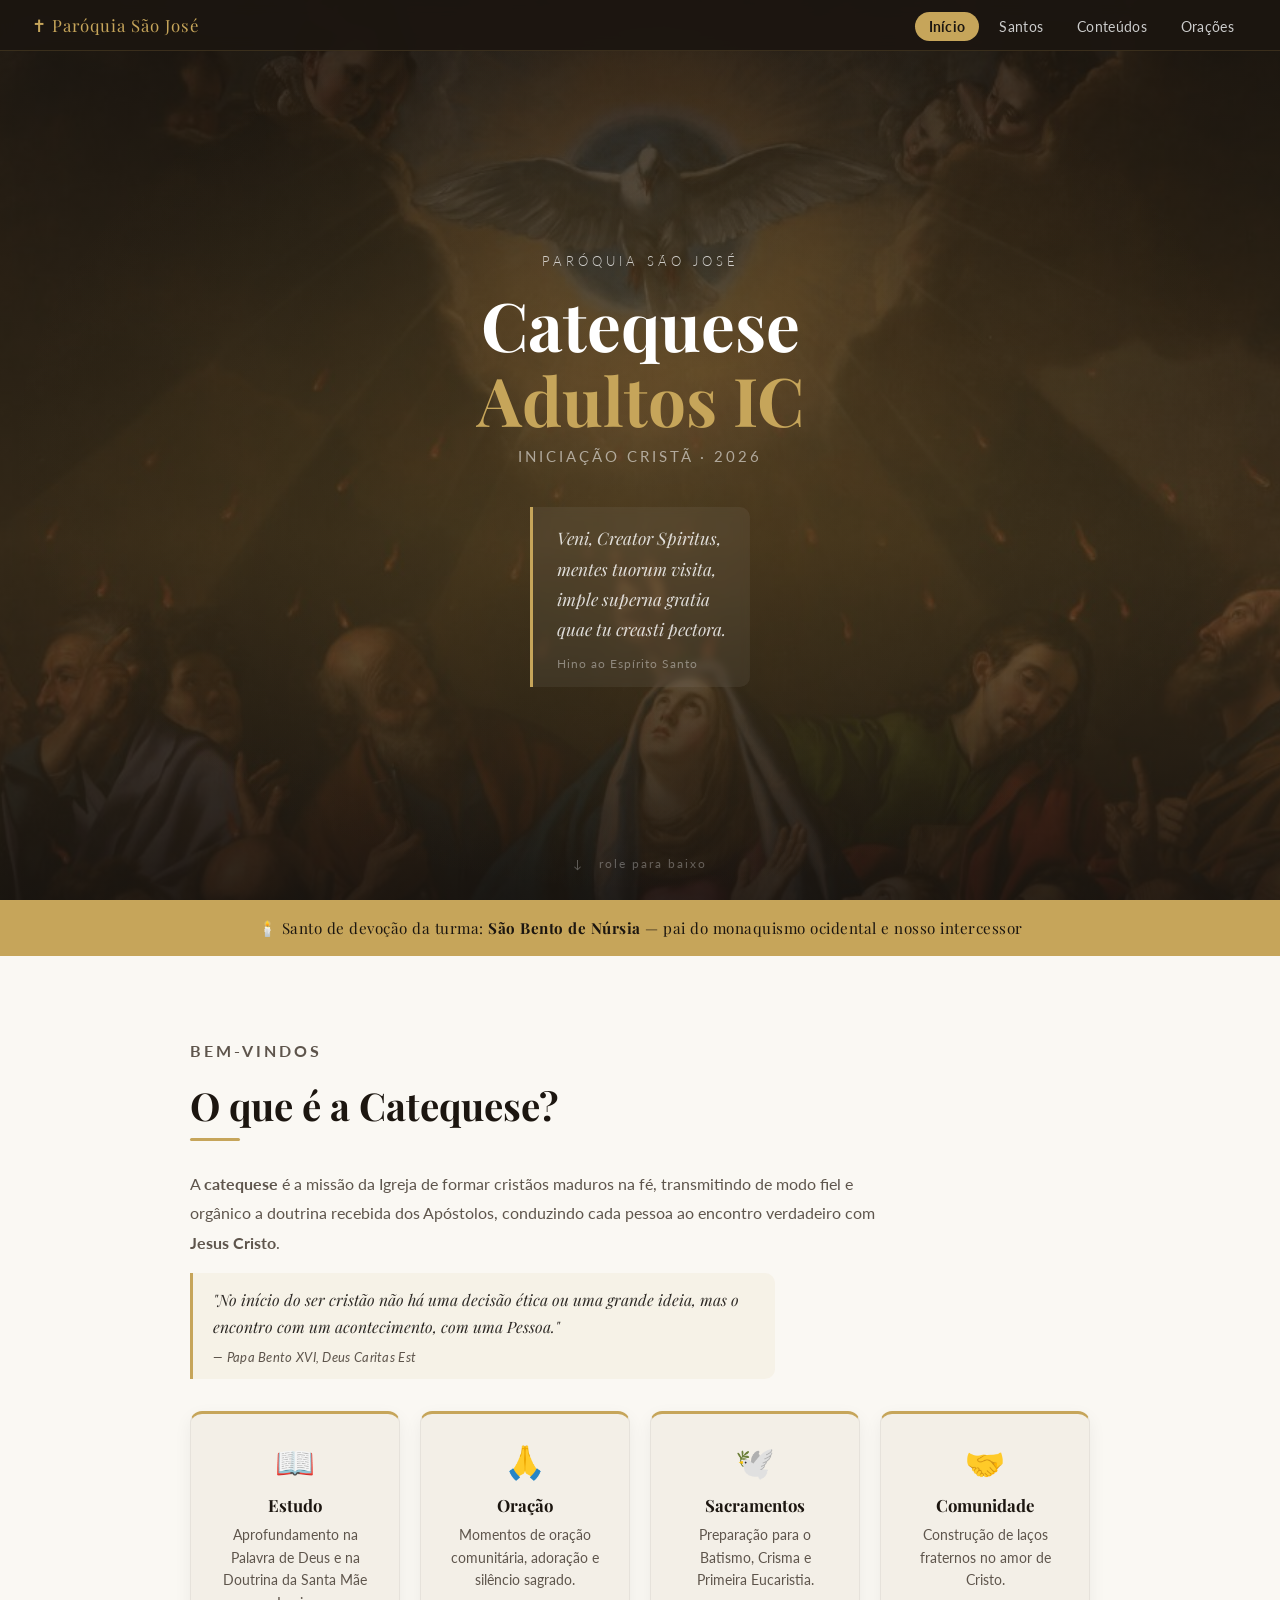
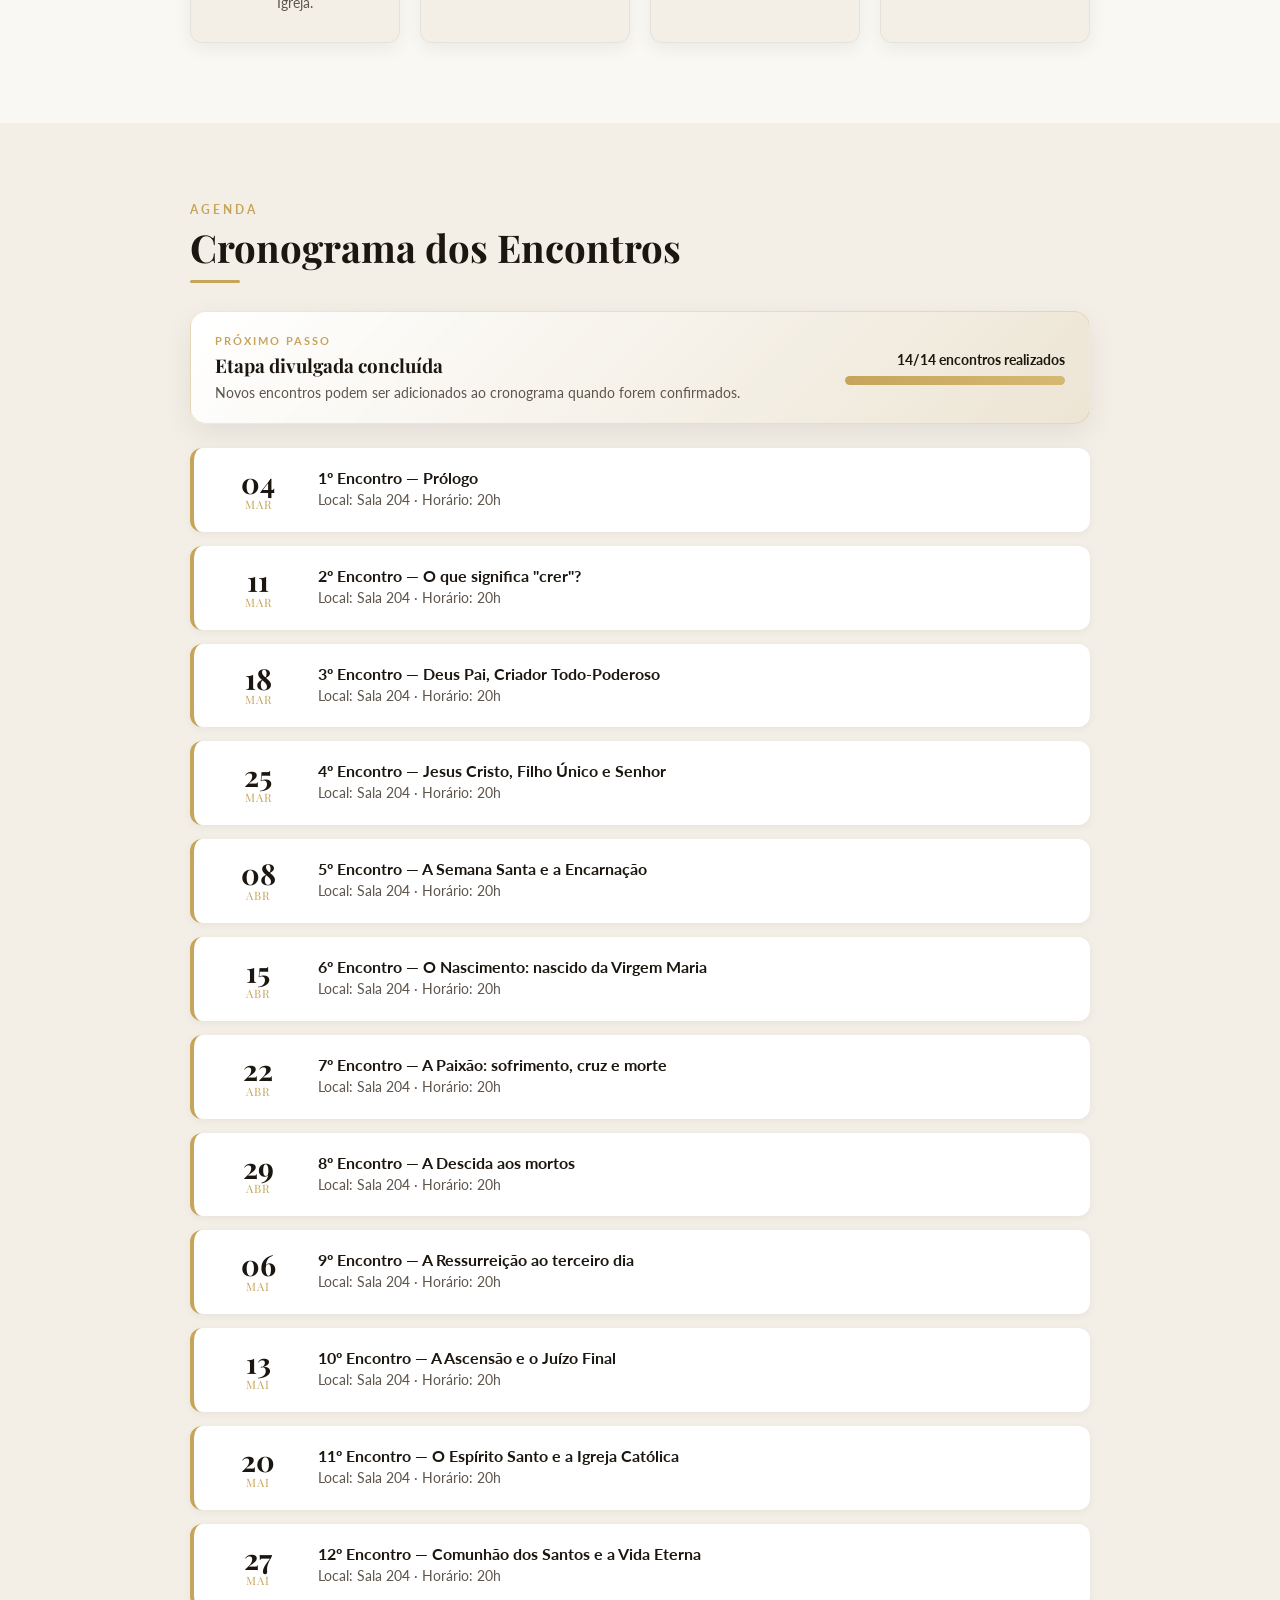
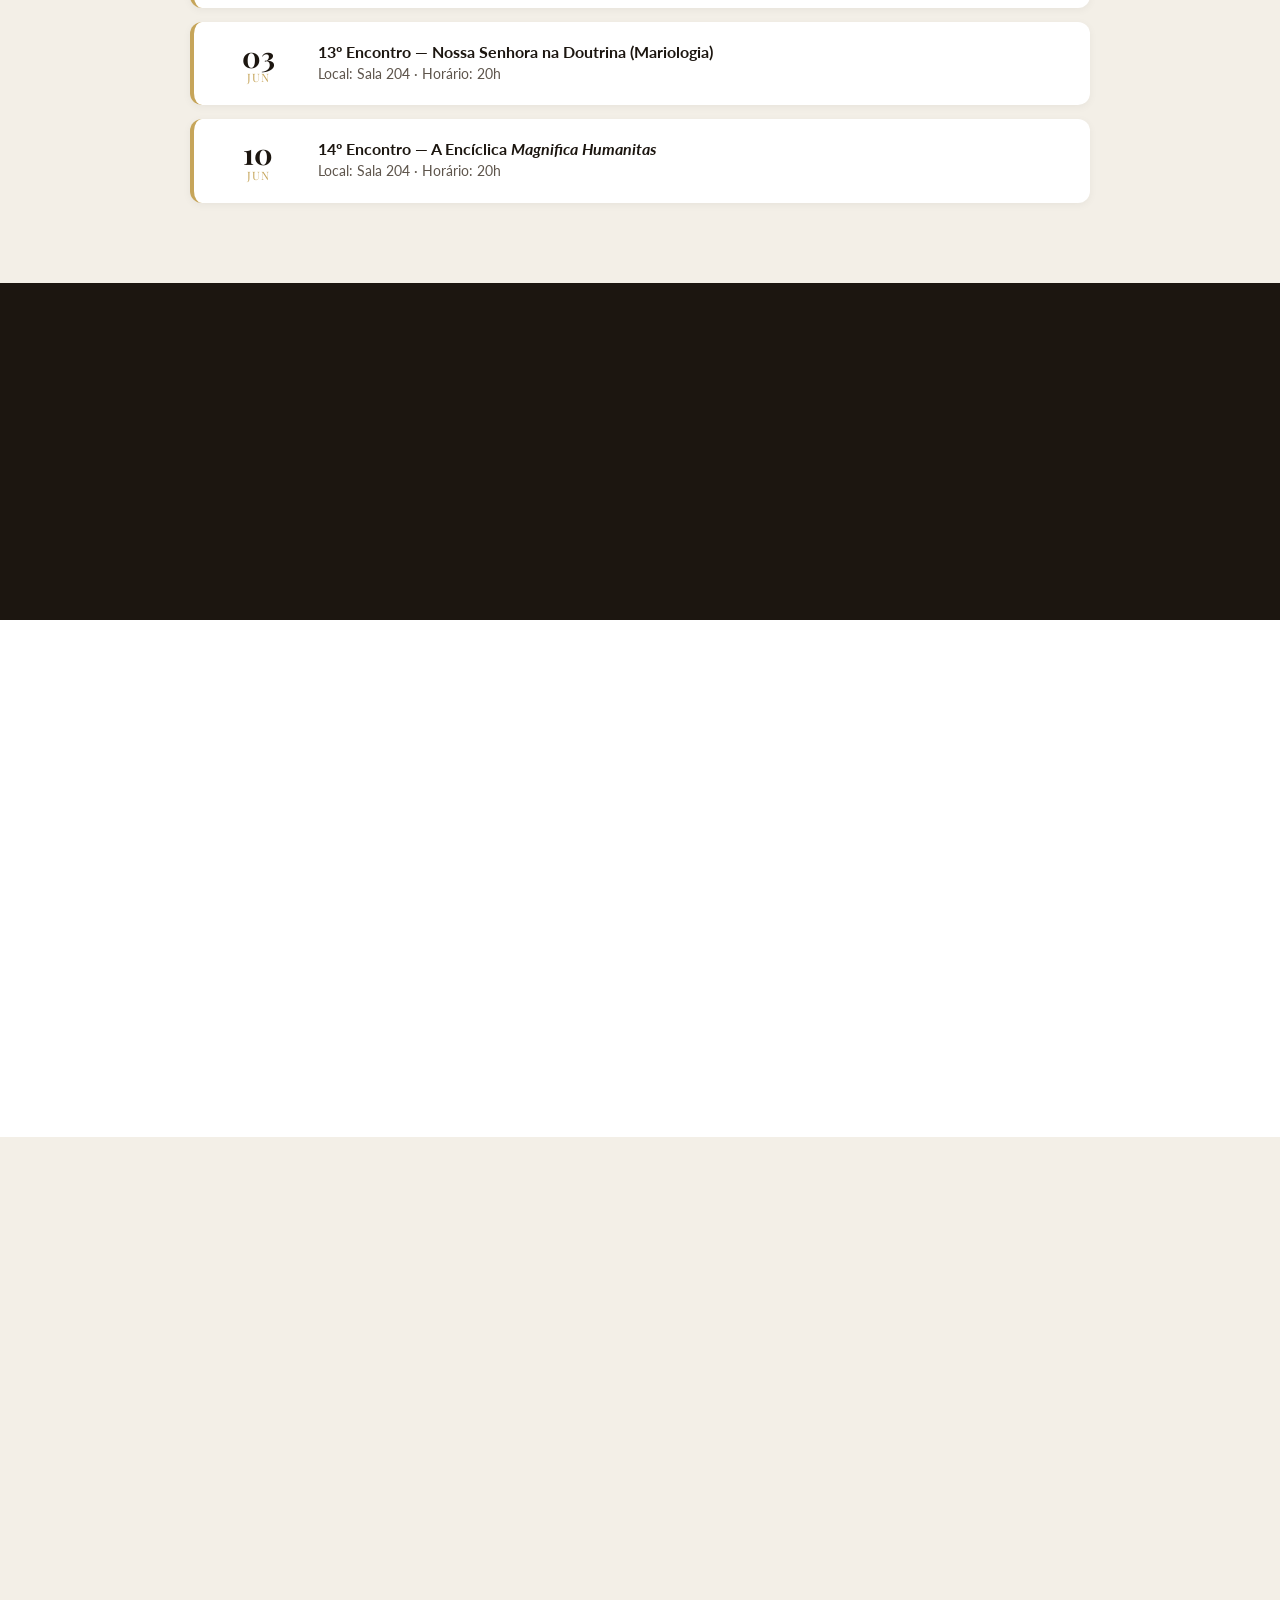
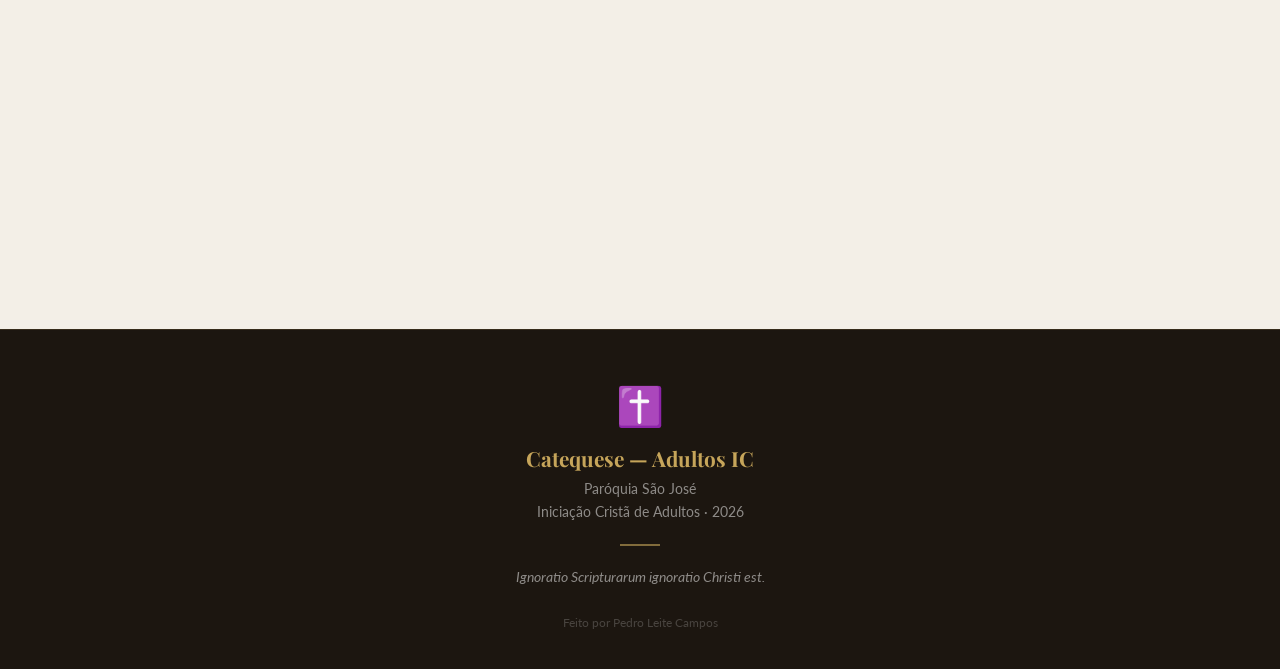
==== index.html @ 2c74237c "feat: 14º encontro — Encíclica Magnifica Humanitas (Leão XIV) Adiciona encontro de 10 Jun 2026 sobre" ====
<!DOCTYPE html>
<html lang="pt-BR">
<head>
  <meta charset="UTF-8" />
  <meta name="viewport" content="width=device-width, initial-scale=1.0"/>
  <title>Início — Catequese Adultos IC | Paróquia São José</title>

  <link rel="preconnect" href="https://fonts.googleapis.com" />
  <link rel="preconnect" href="https://fonts.gstatic.com" crossorigin />
  <link href="https://fonts.googleapis.com/css2?family=Playfair+Display:ital,wght@0,400;0,700;1,400&family=Lato:wght@300;400;700&display=swap" rel="stylesheet"/>

  <link rel="preload" as="image" href="src/assets/img/fundo.jpg" fetchpriority="high">

  <!-- PWA -->
  <meta name="theme-color" content="#C6A55A">
  <meta name="mobile-web-app-capable" content="yes">
  <meta name="apple-mobile-web-app-capable" content="yes">
  <meta name="apple-mobile-web-app-status-bar-style" content="black-translucent">
  <meta name="apple-mobile-web-app-title" content="IC 2026">
  <link rel="manifest" href="/manifest.json">
  <link rel="icon" type="image/svg+xml" href="/src/assets/img/icons/icon.svg">
  <link rel="apple-touch-icon" href="/src/assets/img/icons/icon.svg">

  <link rel="stylesheet" href="src/assets/css/styles.css">
  <link rel="stylesheet" href="/src/assets/css/app.css">
  <style>
    /* ── SÃO BENTO ── */
    #sao-bento {
      background: var(--cream);
      padding: 80px 24px;
    }

    .bento-layout {
      display: grid;
      grid-template-columns: 280px 1fr;
      gap: 48px;
      align-items: start;
      margin-top: 8px;
    }

    /* coluna da imagem */
    .bento-image-col {
      position: relative;
      display: flex;
      flex-direction: column;
      gap: 0;
    }

    .bento-image-col img {
      width: 100%;
      border-radius: 14px;
      display: block;
      object-fit: cover;
      box-shadow: 0 12px 36px rgba(0,0,0,.14);
      border: 3px solid rgba(198,165,90,.35);
    }

    .bento-image-placeholder {
      width: 100%;
      aspect-ratio: 3/4;
      border-radius: 14px;
      background: linear-gradient(160deg, var(--cream-soft) 0%, #ddd5c8 100%);
      border: 2px dashed rgba(198,165,90,.45);
      display: flex;
      flex-direction: column;
      align-items: center;
      justify-content: center;
      gap: 10px;
      color: rgba(94,85,76,.5);
      text-align: center;
      padding: 24px;
    }

    .bento-ph-icon {
      font-size: 3rem;
      opacity: .4;
      font-family: 'Playfair Display', serif;
      line-height: 1;
    }

    .bento-image-placeholder span {
      font-family: 'Playfair Display', serif;
      font-size: .95rem;
      color: rgba(94,85,76,.6);
    }

    .bento-image-placeholder small {
      font-size: .72rem;
      color: rgba(94,85,76,.4);
      line-height: 1.6;
    }

    .bento-feast-badge {
      margin-top: 12px;
      text-align: center;
      background: var(--gold);
      color: var(--dark);
      font-size: .72rem;
      font-weight: 700;
      letter-spacing: 1px;
      text-transform: uppercase;
      padding: 6px 16px;
      border-radius: 20px;
    }

    /* coluna do texto */
    .bento-bio {
      color: var(--text-light);
      font-size: .93rem;
      line-height: 1.82;
    }

    .bento-bio p + p { margin-top: 12px; }
    .bento-bio strong { color: var(--text); }

    .bento-quote {
      margin-top: 22px;
      padding: 14px 20px;
      border-left: 3px solid var(--gold);
      background: rgba(198,165,90,.08);
      border-radius: 0 10px 10px 0;
    }

    .bento-quote p {
      font-family: 'Playfair Display', serif;
      font-style: italic;
      color: var(--text);
      font-size: 1rem;
      line-height: 1.65;
      margin-bottom: 6px;
    }

    .bento-quote cite {
      font-size: .75rem;
      color: var(--text-soft);
      letter-spacing: .3px;
    }

    .bento-tags {
      display: flex;
      flex-wrap: wrap;
      gap: 8px;
      margin-top: 20px;
    }

    .bento-tag {
      font-size: .7rem;
      font-weight: 700;
      letter-spacing: .8px;
      text-transform: uppercase;
      padding: 4px 12px;
      border-radius: 20px;
      border: 1px solid rgba(198,165,90,.5);
      color: var(--gold);
      background: rgba(198,165,90,.07);
    }

    @media (max-width: 680px) {
      .bento-layout {
        grid-template-columns: 1fr;
        gap: 28px;
      }
      .bento-image-col {
        max-width: 260px;
        margin: 0 auto;
        width: 100%;
      }
    }
  </style>
</head>

<body>

  <!-- ═══ NAV ═══ -->
  <nav>
    <a href="index.html" class="nav-brand">✝ Paróquia São José</a>
    <ul class="nav-links" id="nav-links">
      <li><a href="index.html">Início</a></li>
      <li><a href="santos.html">Santos</a></li>
      <li><a href="conteudos.html">Conteúdos</a></li>
      <li><a href="oracoes.html">Orações</a></li>
    </ul>
    <button class="nav-toggle" id="nav-toggle" aria-label="Abrir menu">
      <span></span><span></span><span></span>
    </button>
  </nav>
  <div class="nav-overlay" id="nav-overlay"></div>

  <!-- ═══ HERO ═══ -->
  <section id="hero">
    <p class="hero-parish">Paróquia São José</p>
    <h1 class="hero-title">Catequese<br><span>Adultos IC</span></h1>
    <p class="hero-subtitle">Iniciação Cristã · 2026</p>

    <div class="hero-verse">
      <p>
        Veni, Creator Spiritus,<br>
        mentes tuorum visita,<br>
        imple superna gratia<br>
        quae tu creasti pectora.
      </p>
      <small>Hino ao Espírito Santo</small>
    </div>

    <p class="scroll-hint">↓ &nbsp; role para baixo</p>
  </section>

  <!-- ═══ SANTO DA TURMA ═══ -->
  <div id="santo">
    <p>🕯️ Santo de devoção da turma: <strong>São Bento de Núrsia</strong> — pai do monaquismo ocidental e nosso intercessor</p>
  </div>

  <!-- ═══ SOBRE ═══ -->
  <section id="sobre">
    <div class="section-inner">
      <p class="section-label">Bem-vindos</p>
      <h2 class="section-title">O que é a Catequese?</h2>
      <div class="section-divider"></div>

      <p>
        A <strong>catequese</strong> é a missão da Igreja de formar cristãos maduros na fé,
        transmitindo de modo fiel e orgânico a doutrina recebida dos Apóstolos,
        conduzindo cada pessoa ao encontro verdadeiro com <strong>Jesus Cristo</strong>.
      </p>

      <blockquote class="quote">
        <p>"No início do ser cristão não há uma decisão ética ou uma grande ideia,
        mas o encontro com um acontecimento, com uma Pessoa."</p>
        <cite>— Papa Bento XVI, Deus Caritas Est</cite>
      </blockquote>

      <div class="sobre-cards">
        <div class="sobre-card">
          <span class="icon">📖</span>
          <h3>Estudo</h3>
          <p>Aprofundamento na Palavra de Deus e na Doutrina da Santa Mãe Igreja.</p>
        </div>

        <div class="sobre-card">
          <span class="icon">🙏</span>
          <h3>Oração</h3>
          <p>Momentos de oração comunitária, adoração e silêncio sagrado.</p>
        </div>

        <div class="sobre-card">
          <span class="icon">🕊️</span>
          <h3>Sacramentos</h3>
          <p>Preparação para o Batismo, Crisma e Primeira Eucaristia.</p>
        </div>

        <div class="sobre-card">
          <span class="icon">🤝</span>
          <h3>Comunidade</h3>
          <p>Construção de laços fraternos no amor de Cristo.</p>
        </div>
      </div>
    </div>
  </section>

  <!-- ═══ CRONOGRAMA ═══ -->
  <section id="cronograma">
    <div class="section-inner">
      <p class="section-label">Agenda</p>
      <h2 class="section-title">Cronograma dos Encontros</h2>
      <div class="section-divider"></div>

      <div class="agenda-panel" aria-live="polite">
        <div>
          <p class="agenda-kicker">Próximo passo</p>
          <strong id="next-meeting-title">Cronograma em atualização</strong>
          <span id="next-meeting-detail">Confira os encontros já divulgados abaixo.</span>
        </div>
        <div class="agenda-progress" aria-label="Progresso do cronograma">
          <span id="agenda-progress-text">0/5</span>
          <div class="agenda-progress-track"><span id="agenda-progress-bar"></span></div>
        </div>
      </div>

      <div class="timeline" id="timeline">

        <div class="timeline-item" data-date="2026-03-04T20:00:00-03:00">
          <div class="timeline-date">
            <div class="day">04</div>
            <div class="month">Mar</div>
          </div>
          <div class="timeline-info">
            <h3>1º Encontro — Prólogo</h3>
            <p>Local: Sala 204 · Horário: 20h</p>
          </div>
        </div>

        <div class="timeline-item" data-date="2026-03-11T20:00:00-03:00">
          <div class="timeline-date">
            <div class="day">11</div>
            <div class="month">Mar</div>
          </div>
          <div class="timeline-info">
            <h3>2º Encontro — O que significa "crer"?</h3>
            <p>Local: Sala 204 · Horário: 20h</p>
          </div>
        </div>

        <div class="timeline-item" data-date="2026-03-18T20:00:00-03:00">
          <div class="timeline-date">
            <div class="day">18</div>
            <div class="month">Mar</div>
          </div>
          <div class="timeline-info">
            <h3>3º Encontro — Deus Pai, Criador Todo-Poderoso</h3>
            <p>Local: Sala 204 · Horário: 20h</p>
          </div>
        </div>

        <div class="timeline-item" data-date="2026-03-25T20:00:00-03:00">
          <div class="timeline-date">
            <div class="day">25</div>
            <div class="month">Mar</div>
          </div>
          <div class="timeline-info">
            <h3>4º Encontro — Jesus Cristo, Filho Único e Senhor</h3>
            <p>Local: Sala 204 · Horário: 20h</p>
          </div>
        </div>

        <div class="timeline-item" data-date="2026-04-08T20:00:00-03:00">
          <div class="timeline-date">
            <div class="day">08</div>
            <div class="month">Abr</div>
          </div>
          <div class="timeline-info">
            <h3>5º Encontro — A Semana Santa e a Encarnação</h3>
            <p>Local: Sala 204 · Horário: 20h</p>
          </div>
        </div>

        <div class="timeline-item" data-date="2026-04-15T20:00:00-03:00">
          <div class="timeline-date">
            <div class="day">15</div>
            <div class="month">Abr</div>
          </div>
          <div class="timeline-info">
            <h3>6º Encontro — O Nascimento: nascido da Virgem Maria</h3>
            <p>Local: Sala 204 · Horário: 20h</p>
          </div>
        </div>

        <div class="timeline-item" data-date="2026-04-22T20:00:00-03:00">
          <div class="timeline-date">
            <div class="day">22</div>
            <div class="month">Abr</div>
          </div>
          <div class="timeline-info">
            <h3>7º Encontro — A Paixão: sofrimento, cruz e morte</h3>
            <p>Local: Sala 204 · Horário: 20h</p>
          </div>
        </div>

        <div class="timeline-item" data-date="2026-04-29T20:00:00-03:00">
          <div class="timeline-date">
            <div class="day">29</div>
            <div class="month">Abr</div>
          </div>
          <div class="timeline-info">
            <h3>8º Encontro — A Descida aos mortos</h3>
            <p>Local: Sala 204 · Horário: 20h</p>
          </div>
        </div>

        <div class="timeline-item" data-date="2026-05-06T20:00:00-03:00">
          <div class="timeline-date">
            <div class="day">06</div>
            <div class="month">Mai</div>
          </div>
          <div class="timeline-info">
            <h3>9º Encontro — A Ressurreição ao terceiro dia</h3>
            <p>Local: Sala 204 · Horário: 20h</p>
          </div>
        </div>

        <div class="timeline-item" data-date="2026-05-13T20:00:00-03:00">
          <div class="timeline-date">
            <div class="day">13</div>
            <div class="month">Mai</div>
          </div>
          <div class="timeline-info">
            <h3>10º Encontro — A Ascensão e o Juízo Final</h3>
            <p>Local: Sala 204 · Horário: 20h</p>
          </div>
        </div>

        <div class="timeline-item" data-date="2026-05-20T20:00:00-03:00">
          <div class="timeline-date">
            <div class="day">20</div>
            <div class="month">Mai</div>
          </div>
          <div class="timeline-info">
            <h3>11º Encontro — O Espírito Santo e a Igreja Católica</h3>
            <p>Local: Sala 204 · Horário: 20h</p>
          </div>
        </div>

        <div class="timeline-item" data-date="2026-05-27T20:00:00-03:00">
          <div class="timeline-date">
            <div class="day">27</div>
            <div class="month">Mai</div>
          </div>
          <div class="timeline-info">
            <h3>12º Encontro — Comunhão dos Santos e a Vida Eterna</h3>
            <p>Local: Sala 204 · Horário: 20h</p>
          </div>
        </div>

        <div class="timeline-item" data-date="2026-06-03T20:00:00-03:00">
          <div class="timeline-date">
            <div class="day">03</div>
            <div class="month">Jun</div>
          </div>
          <div class="timeline-info">
            <h3>13º Encontro — Nossa Senhora na Doutrina (Mariologia)</h3>
            <p>Local: Sala 204 · Horário: 20h</p>
          </div>
        </div>

        <div class="timeline-item" data-date="2026-06-10T20:00:00-03:00">
          <div class="timeline-date">
            <div class="day">10</div>
            <div class="month">Jun</div>
          </div>
          <div class="timeline-info">
            <h3>14º Encontro — A Encíclica <em>Magnifica Humanitas</em></h3>
            <p>Local: Sala 204 · Horário: 20h</p>
          </div>
        </div>


        </div>

      </div>
    </div>
  </section>

  <!-- ═══ MATERIAL ═══ -->
  <section id="material">
    <div class="section-inner">
      <p class="section-label">Preparação</p>
      <h2 class="section-title">Material Necessário</h2>
      <div class="section-divider"></div>

      <div class="material-grid">
        <div class="material-item">
          <span class="icon">📓</span>
          <span>Caderno ou bloco de notas</span>
        </div>
        <div class="material-item">
          <span class="icon">✏️</span>
          <span>Caneta ou lápis</span>
        </div>
        <div class="material-item">
          <span class="icon">📖</span>
          <span>Bíblia Católica</span>
        </div>
      </div>
    </div>
  </section>

  <!-- ═══ AVISOS ═══ -->
  <section id="avisos">
    <div class="section-inner">
      <p class="section-label">Informações</p>
      <h2 class="section-title">Avisos & Recados</h2>
      <div class="section-divider"></div>

      <div class="avisos-grid">

        <div class="aviso-card info">
          <p class="aviso-tag">📌 Aviso</p>
          <h3>Boas-vindas à turma!</h3>
          <p>Com grande alegria começamos a nossa catequese — um caminho lindo pelo qual podemos, por meio do intelecto e da vontade, nos aproximar da verdade revelada que é o próprio Senhor Jesus Cristo. Que alegria!</p>
          <p class="aviso-date">Pedro</p>
        </div>

        <div class="aviso-card">
          <p class="aviso-tag">📅 Lembrete</p>
          <h3>Quartas-feiras · 20h às 22h</h3>
          <p>O cronograma completo será divulgado no decorrer dos encontros, junto ao conteúdo estudado.</p>
          <p class="aviso-date">Fiquem atentos!</p>
        </div>

      </div>
    </div>
  </section>

  <!-- ═══ SÃO BENTO ═══ -->
  <section id="sao-bento">
    <div class="section-inner">
      <p class="section-label">Santo da Turma</p>
      <h2 class="section-title">São Bento de Núrsia</h2>
      <div class="section-divider"></div>

      <div class="bento-layout">

        <!-- IMAGEM -->
        <div class="bento-image-col">
            <img src="src/assets/img/sao-bento.jpg" alt="São Bento de Núrsia" width="576" height="931" loading="lazy" decoding="async">
          <div class="bento-feast-badge">🕯️ Festa: 11 de Julho</div>
        </div>

        <!-- TEXTO -->
        <div class="bento-text-col">

          <div class="bento-bio">
            <p>
              Nascido por volta de <strong>480 d.C.</strong> em Núrsia, no centro da Itália,
              Bento era filho de família nobre e foi enviado jovem a Roma para estudar.
              Desolado com a corrupção moral da cidade, abandonou tudo e retirou-se para
              o deserto de Subiaco, onde viveu como eremita durante três anos em busca de Deus.
            </p>
            <p>
              Sua santidade atraiu discípulos, e Bento acabou fundando <strong>doze pequenas
              comunidades monásticas</strong>, até se estabelecer definitivamente em
              <strong>Monte Cassino</strong>, onde escreveu sua célebre <em>Regra</em> —
              um guia de vida comunitária fundado na oração, no trabalho e na obediência,
              resumido no lema <em>"Ora et Labora"</em> (Ora e Trabalha).
            </p>
            <p>
              A <em>Regra de São Bento</em> tornou-se a espinha dorsal do monaquismo ocidental
              e moldou profundamente a civilização europeia cristã. São Bento é chamado de
              <strong>Pai do Monaquismo Ocidental</strong> e foi proclamado
              <strong>Patrono da Europa</strong> pelo Papa Paulo VI em 1964.
              Sua festa é celebrada em <strong>11 de julho</strong>.
            </p>
          </div>

          <blockquote class="bento-quote">
            <p>"Nada absolutamente anteponhas ao amor de Cristo."</p>
            <cite>— São Bento, Regra, Cap. IV</cite>
          </blockquote>

          <div class="bento-tags">
            <span class="bento-tag">Pai do Monaquismo</span>
            <span class="bento-tag">Patrono da Europa</span>
            <span class="bento-tag">Ora et Labora</span>
            <span class="bento-tag">Séc. V–VI</span>
            <span class="bento-tag">Doutor da Igreja</span>
          </div>

        </div>
      </div>
    </div>
  </section>

  <!-- ═══ FOOTER ═══ -->
  <footer>
    <div class="footer-inner">
      <div class="footer-icon">✝️</div>
      <h3>Catequese — Adultos IC</h3>
      <p>Paróquia São José<br>Iniciação Cristã de Adultos · 2026</p>
      <div class="footer-divider"></div>
      <p><em>Ignoratio Scripturarum ignoratio Christi est.</em></p>
      <p class="credits">Feito por Pedro Leite Campos</p>
    </div>
  </footer>

  <script src="src/assets/js/main.js" defer></script>

  <!-- ═══ BOTTOM NAV ═══ -->
  <nav class="bottom-nav" aria-label="Navegação principal">
    <a href="index.html" class="bnav-item" data-nav="home" aria-label="Início">
      <svg class="bnav-svg" viewBox="0 0 24 24" aria-hidden="true"><path d="M10 20v-6h4v6h5v-8h3L12 3 2 12h3v8z"/></svg>
      <span class="bnav-label">Início</span>
    </a>
    <a href="conteudos.html" class="bnav-item" data-nav="encontros" aria-label="Encontros">
      <svg class="bnav-svg" viewBox="0 0 24 24" aria-hidden="true"><path d="M18 2H6c-1.1 0-2 .9-2 2v16c0 1.1.9 2 2 2h12c1.1 0 2-.9 2-2V4c0-1.1-.9-2-2-2zM6 4h5v8l-2.5-1.5L6 12V4z"/></svg>
      <span class="bnav-label">Encontros</span>
    </a>
    <a href="santos.html" class="bnav-item" data-nav="santos" aria-label="Santos">
      <svg class="bnav-svg" viewBox="0 0 24 24" aria-hidden="true"><path d="M12 17.27L18.18 21l-1.64-7.03L22 9.24l-7.19-.61L12 2 9.19 8.63 2 9.24l5.46 4.73L5.82 21z"/></svg>
      <span class="bnav-label">Santos</span>
    </a>
    <a href="oracoes.html" class="bnav-item" data-nav="oracoes" aria-label="Orações">
      <svg class="bnav-svg" viewBox="0 0 24 24" aria-hidden="true"><path d="M12 1L3 5v6c0 5.55 3.84 10.74 9 12 5.16-1.26 9-6.45 9-12V5l-9-4z"/></svg>
      <span class="bnav-label">Orações</span>
    </a>
  </nav>

  <!-- ═══ PÍLULA DE INSTALAÇÃO (pequeno botão sempre visível no mobile) ═══ -->
  <button id="install-pill" class="install-pill" hidden aria-label="Abrir instruções de instalação">
    <svg class="install-pill__icon" viewBox="0 0 24 24" width="16" height="16" aria-hidden="true">
      <path d="M5 20h14v-2H5v2zm7-18L5.5 8.5 6.91 9.91 11 5.83V16h2V5.83l4.09 4.08L18.5 8.5 12 2z"/>
    </svg>
    <span>Instalar este app</span>
  </button>

  <!-- ═══ MODAL DE INSTALAÇÃO ═══ -->
  <div id="install-modal" class="install-modal" hidden role="dialog" aria-modal="true" aria-labelledby="im-title">
    <div class="install-modal__backdrop" data-close-modal></div>
    <div class="install-modal__sheet">
      <button class="install-modal__close" id="install-modal-close" aria-label="Fechar">
        <svg viewBox="0 0 24 24" width="20" height="20" aria-hidden="true"><path d="M19 6.41L17.59 5 12 10.59 6.41 5 5 6.41 10.59 12 5 17.59 6.41 19 12 13.41 17.59 19 19 17.59 13.41 12z"/></svg>
      </button>

      <div class="install-modal__icon" aria-hidden="true">
        <svg viewBox="0 0 24 24" width="32" height="32"><path d="M5 20h14v-2H5v2zm7-18L5.5 8.5 6.91 9.91 11 5.83V16h2V5.83l4.09 4.08L18.5 8.5 12 2z"/></svg>
      </div>

      <h3 class="install-modal__title" id="im-title">Instalar IC 2026</h3>
      <p class="install-modal__subtitle">Acesse como aplicativo no seu celular — funciona até sem internet.</p>

      <button class="install-modal__action" id="install-confirm" hidden>Instalar agora</button>

      <div class="install-modal__ios" id="install-ios" hidden>
        <p class="install-modal__ios-label">No iPhone (Safari)</p>
        <div class="install-modal__ios-step">
          <strong>1.</strong> Toque em
          <svg class="install-modal__ios-icon" viewBox="0 0 50 50" aria-hidden="true">
            <path d="M30.3 13.7L25 8.4l-5.3 5.3-1.4-1.4L25 5.6l6.7 6.7z"/>
            <path d="M24 7h2v21h-2z"/>
            <path d="M35 40H15c-1.7 0-3-1.3-3-3V19c0-1.7 1.3-3 3-3h7v2h-7c-.6 0-1 .4-1 1v18c0 .6.4 1 1 1h20c.6 0 1-.4 1-1V19c0-.6-.4-1-1-1h-7v-2h7c1.7 0 3 1.3 3 3v18c0 1.7-1.3 3-3 3z"/>
          </svg>
          Compartilhar
        </div>
        <div class="install-modal__ios-step">
          <strong>2.</strong> Selecione <em>"Adicionar à Tela de Início"</em>
        </div>
      </div>

      <button class="install-modal__skip" id="install-skip">Não agora</button>
    </div>
  </div>

  <script src="/src/assets/js/pwa.js" defer></script>
</body>
</html>
---- src/assets/css/styles.css ----
:root {
  --gold: #C6A55A;
  --gold-soft: #D6B873;
  --cream-main: #F3EFE7;
  --cream-soft: #E9E3D8;
  --text: #2E2A26;
  --text-soft: #5E554C;
  --white-soft: #FAF8F3;
  --dark: #1C1610;

  /* aliases */
  --cream: var(--cream-main);
  --gold-light: var(--gold-soft);
  --blue-dark: var(--dark);
  --text-light: var(--text-soft);
}

* { margin: 0; padding: 0; box-sizing: border-box; }
html { scroll-behavior: smooth; }

img, iframe { max-width: 100%; }
img { height: auto; }

.scroll-progress {
  position: fixed;
  top: 0;
  left: 0;
  width: 0;
  height: 3px;
  background: linear-gradient(90deg, var(--gold), var(--gold-soft));
  z-index: 300;
  transform-origin: left;
}

.js-reveal {
  opacity: 0;
  transform: translateY(18px);
  transition: opacity .55s ease, transform .55s ease;
}

.js-reveal.is-visible {
  opacity: 1;
  transform: none;
}

body {
  font-family: 'Lato', sans-serif;
  background: var(--cream);
  color: var(--text);
}

/* ─── NAV ─── */
nav {
  position: fixed;
  top: 0;
  width: 100%;
  z-index: 100;
  background: rgba(28, 22, 16, 0.95);
  backdrop-filter: blur(8px);
  padding: 14px 32px;
  display: flex;
  align-items: center;
  justify-content: space-between;
  border-bottom: 1px solid rgba(198,165,90,.18);
}

.nav-brand {
  font-family: 'Playfair Display', serif;
  color: var(--gold);
  font-size: 1.05rem;
  letter-spacing: 1px;
  text-decoration: none;
}

.nav-links {
  display: flex;
  gap: 6px;
  list-style: none;
}

.nav-links a {
  color: #ccc;
  text-decoration: none;
  font-size: .88rem;
  padding: 6px 14px;
  border-radius: 20px;
  transition: color .2s, background .2s;
  letter-spacing: .3px;
}

.nav-links a:hover { color: var(--gold); }

.nav-links a.active {
  color: var(--dark);
  background: var(--gold);
  font-weight: 700;
}

/* ─── HERO ─── */
#hero {
  min-height: 100vh;
  background-image:
    linear-gradient(
      180deg,
      rgba(25, 20, 15, 0.85) 0%,
      rgba(60, 45, 25, 0.72) 60%,
      rgba(25, 20, 15, 0.92) 100%
    ),
    url("../img/fundo.jpg");
  background-size: cover;
  background-position: center;
  background-repeat: no-repeat;
  display: flex;
  flex-direction: column;
  align-items: center;
  justify-content: center;
  text-align: center;
  padding: 100px 24px 60px;
  position: relative;
  overflow: hidden;
}

#hero::before {
  content: '';
  position: absolute;
  inset: 0;
  background: radial-gradient(ellipse at center, rgba(201,168,76,.12) 0%, transparent 70%);
}

.hero-parish {
  font-weight: 300;
  color: rgba(255,255,255,0.75);
  letter-spacing: 4px;
  text-transform: uppercase;
  font-size: .82rem;
  margin-bottom: 18px;
  position: relative;
  z-index: 1;
}

.hero-title {
  font-family: 'Playfair Display', serif;
  color: #fff;
  font-size: clamp(2.4rem, 6vw, 4.2rem);
  line-height: 1.12;
  margin-bottom: 10px;
  position: relative;
  z-index: 1;
}

.hero-title span { color: var(--gold); }

.hero-subtitle {
  color: rgba(255,255,255,.55);
  font-size: .95rem;
  letter-spacing: 3px;
  text-transform: uppercase;
  margin-bottom: 42px;
  position: relative;
  z-index: 1;
}

.hero-verse {
  max-width: 520px;
  border-left: 3px solid var(--gold);
  padding: 16px 24px;
  text-align: left;
  background: rgba(255,255,255,.06);
  border-radius: 0 10px 10px 0;
  position: relative;
  z-index: 1;
  backdrop-filter: blur(4px);
}

.hero-verse p {
  font-family: 'Playfair Display', serif;
  font-style: italic;
  color: rgba(255,255,255,.82);
  font-size: 1.08rem;
  line-height: 1.75;
  margin-bottom: 8px;
}

.hero-verse small {
  color: rgba(255,255,255,.4);
  font-size: .75rem;
  letter-spacing: 1px;
}

.scroll-hint {
  position: absolute;
  bottom: 30px;
  color: rgba(255,255,255,.3);
  font-size: .72rem;
  letter-spacing: 2px;
  animation: bounce 2.5s infinite;
  z-index: 1;
}

@keyframes bounce {
  0%,100% { transform: translateY(0); }
  50% { transform: translateY(8px); }
}

/* ─── SANTO STRIP ─── */
#santo {
  background: var(--gold);
  padding: 18px 32px;
  text-align: center;
}

#santo p {
  font-family: 'Playfair Display', serif;
  color: var(--dark);
  font-size: .95rem;
  letter-spacing: .5px;
}

/* ─── SECTIONS BASE ─── */
section {
  padding: 80px 24px;
  content-visibility: auto;
  contain-intrinsic-size: 1px 720px;
}

.section-inner { max-width: 900px; margin: 0 auto; }

.section-label {
  font-size: .72rem;
  letter-spacing: 3px;
  text-transform: uppercase;
  color: var(--gold);
  margin-bottom: 8px;
  font-weight: 700;
}

.section-title {
  font-family: 'Playfair Display', serif;
  font-size: clamp(1.6rem, 4vw, 2.4rem);
  color: var(--dark);
  margin-bottom: 10px;
  line-height: 1.2;
}

.section-divider {
  width: 50px;
  height: 3px;
  background: var(--gold);
  margin-bottom: 28px;
  border-radius: 2px;
}

/* ─── SOBRE ─── */
#sobre { background: var(--white-soft); }

#sobre .section-inner > p {
  color: var(--text-light);
  line-height: 1.85;
  font-size: 1rem;
  max-width: 720px;
  margin-bottom: 16px;
}

.quote {
  max-width: 65ch;
  margin-top: 4px;
  margin-bottom: 32px;
  padding: 14px 20px;
  border-left: 3px solid var(--gold);
  background: rgba(198,165,90,.08);
  border-radius: 0 10px 10px 0;
}

.quote p {
  font-family: 'Playfair Display', serif;
  font-style: italic;
  color: var(--text);
  line-height: 1.7;
  font-size: .98rem;
}

.quote cite {
  display: block;
  margin-top: 8px;
  color: var(--text-soft);
  font-size: .82rem;
  letter-spacing: .3px;
}

.sobre-cards {
  display: grid;
  grid-template-columns: repeat(auto-fit, minmax(200px, 1fr));
  gap: 20px;
  margin-top: 8px;
}

.sobre-card {
  background: var(--cream);
  border-radius: 12px;
  padding: 28px 22px;
  text-align: center;
  border-top: 3px solid var(--gold);
  position: relative;
  box-shadow: 0 6px 18px rgba(0,0,0,.06);
  border: 1px solid rgba(0,0,0,.05);
  border-top: 3px solid var(--gold);
  transition: transform .18s ease, box-shadow .18s ease;
  will-change: transform;
}

.sobre-card::after {
  content: "";
  position: absolute;
  inset: 0;
  border-radius: 12px;
  pointer-events: none;
  opacity: 0;
  transition: opacity .18s ease;
  box-shadow: 0 0 0 1px rgba(198,165,90,.35) inset;
}

.sobre-card:hover {
  transform: translateY(-6px);
  box-shadow: 0 14px 34px rgba(0,0,0,.12);
}

.sobre-card:hover::after { opacity: 1; }

.sobre-card .icon {
  font-size: 2rem;
  margin-bottom: 12px;
  display: block;
  transition: transform .18s ease;
}

.sobre-card:hover .icon {
  transform: translateY(-2px) scale(1.06);
}

.sobre-card h3 {
  font-family: 'Playfair Display', serif;
  color: var(--dark);
  font-size: 1.05rem;
  margin-bottom: 8px;
}

.sobre-card p {
  font-size: .88rem;
  color: var(--text-light);
  line-height: 1.6;
}

/* ─── CRONOGRAMA ─── */
#cronograma { background: var(--cream); }


.agenda-panel {
  display: grid;
  grid-template-columns: minmax(0, 1fr) 220px;
  gap: 22px;
  align-items: center;
  margin: 0 0 24px;
  padding: 22px 24px;
  background: linear-gradient(135deg, #fff 0%, rgba(198,165,90,.13) 100%);
  border: 1px solid rgba(198,165,90,.25);
  border-radius: 16px;
  box-shadow: 0 10px 30px rgba(0,0,0,.07);
}

.agenda-kicker {
  color: var(--gold);
  font-size: .68rem;
  font-weight: 700;
  letter-spacing: 2px;
  margin-bottom: 6px;
  text-transform: uppercase;
}

.agenda-panel strong {
  display: block;
  color: var(--dark);
  font-family: 'Playfair Display', serif;
  font-size: 1.18rem;
  margin-bottom: 4px;
}

.agenda-panel span { color: var(--text-light); font-size: .9rem; }

.agenda-progress { display: grid; gap: 8px; }

.agenda-progress > span {
  color: var(--dark);
  font-weight: 700;
  text-align: right;
}

.agenda-progress-track {
  height: 9px;
  overflow: hidden;
  border-radius: 999px;
  background: rgba(28,22,16,.12);
}

.agenda-progress-track span {
  display: block;
  width: 0;
  height: 100%;
  border-radius: inherit;
  background: linear-gradient(90deg, var(--gold), var(--gold-soft));
  transition: width .5s ease;
}

.timeline { display: flex; flex-direction: column; gap: 14px; }

.timeline-item {
  display: flex;
  gap: 20px;
  align-items: flex-start;
  background: #fff;
  border-radius: 12px;
  padding: 20px 24px;
  border-left: 4px solid var(--gold);
  box-shadow: 0 2px 8px rgba(0,0,0,.05);
  transition: transform .18s ease, box-shadow .18s ease, border-left-color .18s ease;
}

.timeline-item:hover {
  transform: translateX(6px);
  box-shadow: 0 10px 28px rgba(0,0,0,.10);
  border-left-color: var(--gold-soft);
}

.timeline-item.is-past { opacity: .72; }
.timeline-item.is-next {
  border-left-color: var(--dark);
  box-shadow: 0 14px 36px rgba(198,165,90,.18);
}
.timeline-item.is-next::after {
  content: 'Próximo';
  align-self: center;
  margin-left: auto;
  padding: 4px 10px;
  border-radius: 999px;
  background: var(--gold);
  color: var(--dark);
  font-size: .68rem;
  font-weight: 700;
  letter-spacing: .8px;
  text-transform: uppercase;
}

.timeline-date {
  min-width: 80px;
  text-align: center;
  font-family: 'Playfair Display', serif;
  color: var(--dark);
}

.timeline-date .day {
  font-size: 1.8rem;
  font-weight: 700;
  line-height: 1;
}

.timeline-date .month {
  font-size: .72rem;
  text-transform: uppercase;
  letter-spacing: 1px;
  color: var(--gold);
}

.timeline-info h3 {
  color: var(--dark);
  font-size: 1rem;
  margin-bottom: 4px;
}

.timeline-info p {
  color: var(--text-light);
  font-size: .88rem;
}

.badge {
  display: inline-block;
  background: var(--gold);
  color: #fff;
  font-size: .68rem;
  padding: 2px 10px;
  border-radius: 20px;
  margin-top: 6px;
  font-weight: 700;
  letter-spacing: .5px;
}

.badge.destaque {
  background: var(--dark);
}

/* ─── MATERIAL ─── */
#material { background: var(--dark); }

#material .section-title { color: #fff; }
#material .section-label { color: var(--gold-light); }
#material .section-divider { background: var(--gold-light); }

.material-grid {
  display: grid;
  grid-template-columns: repeat(auto-fit, minmax(220px, 1fr));
  gap: 14px;
}

.material-item {
  background: rgba(255,255,255,.06);
  border: 1px solid rgba(201,168,76,.25);
  border-radius: 10px;
  padding: 18px 20px;
  display: flex;
  align-items: center;
  gap: 14px;
  transition: transform .18s ease, background .18s ease, box-shadow .18s ease;
  box-shadow: 0 4px 14px rgba(0,0,0,.12);
}

.material-item:hover {
  transform: translateY(-5px);
  background: rgba(255,255,255,.10);
  box-shadow: 0 14px 32px rgba(0,0,0,.22);
}

.material-item .icon {
  font-size: 1.6rem;
  transition: transform .18s ease;
}

.material-item:hover .icon { transform: rotate(-3deg) scale(1.08); }

.material-item span { color: rgba(255,255,255,.82); font-size: .92rem; }

/* ─── AVISOS ─── */
#avisos { background: #fff; }

.avisos-grid {
  display: grid;
  grid-template-columns: repeat(auto-fit, minmax(260px, 1fr));
  gap: 20px;
}

.aviso-card {
  border-radius: 12px;
  padding: 24px;
  background: var(--cream);
  border-top: 4px solid var(--dark);
  border: 1px solid rgba(201,168,76,.25);
  border-top: 4px solid var(--dark);
  position: relative;
  box-shadow: 0 4px 14px rgba(0,0,0,.06);
  transition: transform .18s ease, box-shadow .18s ease, border-color .18s ease;
}

.aviso-card::before {
  content: "";
  position: absolute;
  left: 0;
  top: 0;
  width: 100%;
  height: 3px;
  border-radius: 12px 12px 0 0;
  background: linear-gradient(90deg, rgba(198,165,90,0), rgba(198,165,90,.7), rgba(198,165,90,0));
  opacity: 0;
  transition: opacity .18s ease;
}

.aviso-card:hover {
  transform: translateY(-5px);
  box-shadow: 0 14px 34px rgba(0,0,0,.12);
  border-color: rgba(198,165,90,.45);
}

.aviso-card:hover::before { opacity: 1; }

.aviso-card.info { border-top-color: var(--gold); }

.aviso-tag {
  font-size: .68rem;
  font-weight: 700;
  letter-spacing: 1px;
  text-transform: uppercase;
  margin-bottom: 10px;
  color: var(--dark);
}

.aviso-card.info .aviso-tag { color: #8a5e00; }

.aviso-card h3 {
  font-family: 'Playfair Display', serif;
  color: var(--dark);
  margin-bottom: 8px;
  font-size: 1.08rem;
}

.aviso-card p {
  color: var(--text-light);
  font-size: .9rem;
  line-height: 1.65;
}

.aviso-date {
  font-size: .72rem;
  color: #aaa;
  margin-top: 12px;
}

/* ─── FOOTER ─── */
footer {
  background: var(--dark);
  padding: 52px 24px 36px;
  text-align: center;
  border-top: 1px solid rgba(198,165,90,.15);
}

.footer-inner { max-width: 600px; margin: 0 auto; }

.footer-icon { font-size: 2.4rem; margin-bottom: 14px; }

footer h3 {
  font-family: 'Playfair Display', serif;
  color: var(--gold);
  font-size: 1.3rem;
  margin-bottom: 6px;
}

footer p {
  color: rgba(255,255,255,.5);
  font-size: .85rem;
  line-height: 1.7;
}

.footer-divider {
  width: 40px;
  height: 2px;
  background: var(--gold);
  margin: 20px auto;
  opacity: .6;
}

footer .credits {
  font-size: .72rem;
  color: rgba(255,255,255,.2);
  margin-top: 24px;
}


.back-to-top {
  position: fixed;
  right: 20px;
  bottom: 20px;
  width: 44px;
  height: 44px;
  border: 1px solid rgba(198,165,90,.55);
  border-radius: 50%;
  background: rgba(28,22,16,.92);
  color: var(--gold);
  cursor: pointer;
  opacity: 0;
  transform: translateY(12px);
  transition: opacity .2s ease, transform .2s ease, background .2s ease;
  z-index: 120;
}

.back-to-top.is-visible { opacity: 1; transform: none; }
.back-to-top:hover { background: var(--dark); }

/* ─── REDUCED MOTION ─── */
@media (prefers-reduced-motion: reduce) {
  *, *::before, *::after {
    transition: none !important;
    animation: none !important;
  }
}

/* ─── HAMBURGER BUTTON ─── */
.nav-toggle {
  display: none;
  flex-direction: column;
  justify-content: center;
  gap: 5px;
  width: 36px;
  height: 36px;
  cursor: pointer;
  background: none;
  border: none;
  padding: 4px;
  z-index: 200;
}

.nav-toggle span {
  display: block;
  width: 22px;
  height: 2px;
  background: var(--gold);
  border-radius: 2px;
  transition: transform .25s ease, opacity .25s ease, width .25s ease;
  transform-origin: center;
}

.nav-toggle.open span:nth-child(1) { transform: translateY(7px) rotate(45deg); }
.nav-toggle.open span:nth-child(2) { opacity: 0; width: 0; }
.nav-toggle.open span:nth-child(3) { transform: translateY(-7px) rotate(-45deg); }

/* ─── RESPONSIVE ─── */
@media (max-width: 640px) {
  nav { padding: 12px 20px; }

  .agenda-panel { grid-template-columns: 1fr; }
  .agenda-progress > span { text-align: left; }
  .timeline-item.is-next::after { display: none; }

  .nav-toggle { display: flex; }

  .nav-links {
    display: flex;
    flex-direction: column;
    gap: 0;
    position: fixed;
    top: 0;
    right: 0;
    width: 72vw;
    max-width: 280px;
    height: 100vh;
    background: rgba(20, 15, 10, 0.98);
    backdrop-filter: blur(12px);
    padding: 80px 28px 40px;
    border-left: 1px solid rgba(198,165,90,.18);
    transform: translateX(100%);
    transition: transform .3s ease;
    z-index: 150;
  }

  .nav-links.open {
    transform: translateX(0);
  }

  .nav-links li { border-bottom: 1px solid rgba(198,165,90,.1); }

  .nav-links a {
    display: block;
    padding: 14px 4px;
    font-size: 1rem;
    border-radius: 0;
    letter-spacing: .5px;
  }

  .nav-links a.active {
    background: none;
    color: var(--gold);
    font-weight: 700;
  }

  .nav-overlay {
    display: none;
    position: fixed;
    inset: 0;
    background: rgba(0,0,0,.45);
    z-index: 140;
  }
  .nav-overlay.open { display: block; }

  .timeline-item { flex-direction: column; gap: 8px; }
}

/* ─── CORREÇÃO MENU MOBILE ─── */
@media (max-width: 640px) {
  /* overlay NÃO cobre a área do menu */
  .nav-overlay {
    position: fixed;
    inset: 0;
    right: auto;
    width: calc(100vw - 280px);
    background: rgba(0,0,0,.45);
    z-index: 149;
    display: none;
  }
  .nav-overlay.open { display: block; }

  /* garante que links fiquem sempre clicáveis */
  .nav-links {
    pointer-events: none;
  }
  .nav-links.open {
    pointer-events: auto;
  }
  .nav-links a {
    position: relative;
    z-index: 160;
    pointer-events: auto;
  }
}
---- src/assets/css/app.css ----
/* ================================================================
   app.css — Camada PWA / Portal do Aluno
   Complementa styles.css sem modificá-lo.
   ================================================================ */

.bottom-nav    { display: none; }
.install-pill  { display: none; }
.install-modal { display: none; }

/* ─── MOBILE: ativa bottom nav e ajusta layout ─── */
@media (max-width: 640px) {

  .nav-toggle  { display: none !important; }
  .nav-overlay { display: none !important; }
  .nav-links   { display: none !important; }

  body {
    padding-bottom: calc(62px + env(safe-area-inset-bottom, 0px));
    overflow-x: hidden;
  }

  .back-to-top {
    bottom: calc(120px + env(safe-area-inset-bottom, 0px)) !important;
  }

  body > nav:not(.bottom-nav) { padding: 12px 18px !important; }
  .nav-brand { font-size: .98rem !important; }

  section { padding: 56px 20px !important; }
  .section-title { font-size: clamp(1.5rem, 5.5vw, 2rem) !important; }

  #hero { padding: 88px 22px 70px !important; }
  .hero-verse { margin-top: 6px; padding: 14px 18px !important; font-size: .95rem; }
  .hero-verse p { font-size: 1rem !important; line-height: 1.7 !important; }

  .sobre-card,
  .aviso-card,
  .timeline-item,
  .material-item,
  .saint-card,
  .encontro-card,
  .prayer-card { border-radius: 14px !important; }

  .mat-item       { padding: 16px 16px !important; }
  .upcoming-card  { padding: 18px 18px !important; }

  .page-hero { min-height: 32vh !important; padding: 100px 22px 40px !important; }
}

/* ─── BOTTOM NAV ─── */
@media (max-width: 640px) {
  .bottom-nav {
    position: fixed;
    top: auto !important;
    bottom: 0;
    left: 0;
    right: 0;
    width: 100%;
    max-width: 100vw;
    min-height: calc(62px + env(safe-area-inset-bottom, 0px));
    box-sizing: border-box;
    z-index: 200;
    display: flex;
    align-items: stretch;
    justify-content: center;
    background: rgba(20, 15, 10, 0.97);
    backdrop-filter: blur(18px) saturate(140%);
    -webkit-backdrop-filter: blur(18px) saturate(140%);
    border-top: 1px solid rgba(198, 165, 90, .22);
    border-bottom: 0;
    padding: 4px 8px calc(4px + env(safe-area-inset-bottom, 0px)) !important;
    box-shadow: 0 -4px 24px rgba(0, 0, 0, .25);
  }
}

.bnav-item {
  flex: 1;
  min-width: 0;
  display: flex;
  flex-direction: column;
  align-items: center;
  justify-content: center;
  gap: 4px;
  padding: 10px 4px 8px;
  text-decoration: none;
  color: rgba(255, 255, 255, .42);
  transition: color .18s ease, transform .15s ease;
  -webkit-tap-highlight-color: transparent;
  min-height: 54px;
  position: relative;
  pointer-events: auto;
}

.bnav-item::before {
  content: '';
  position: absolute;
  top: 0;
  left: 50%;
  width: 30px;
  height: 2.5px;
  background: var(--gold);
  border-radius: 0 0 4px 4px;
  transform: translateX(-50%) scaleX(0);
  opacity: 0;
  transition: transform .28s cubic-bezier(.4,0,.2,1), opacity .2s ease;
}

.bnav-item.active { color: var(--gold); }
.bnav-item.active::before { opacity: 1; transform: translateX(-50%) scaleX(1); }
.bnav-item:active { transform: scale(.94); }

.bnav-svg {
  width: 23px;
  height: 23px;
  fill: currentColor;
  flex-shrink: 0;
  transition: transform .22s ease;
  pointer-events: none;
}

.bnav-item.active .bnav-svg { transform: translateY(-1px); }

.bnav-label {
  font-family: 'Lato', sans-serif;
  font-size: .62rem;
  font-weight: 700;
  letter-spacing: .4px;
  text-transform: uppercase;
  line-height: 1;
  pointer-events: none;
}

/* ─── PÍLULA DE INSTALAÇÃO (pequena, sempre visível no mobile) ─── */
@media (max-width: 640px) {
  .install-pill:not([hidden]) {
    display: inline-flex;
    align-items: center;
    gap: 8px;
    position: fixed;
    bottom: calc(70px + env(safe-area-inset-bottom, 0px));
    left: 50%;
    transform: translateX(-50%);
    z-index: 199;
    background: linear-gradient(95deg, #C6A55A 0%, #E0C58E 100%);
    color: #1C1610;
    border: none;
    border-radius: 999px;
    padding: 10px 18px 10px 14px;
    font-family: 'Lato', sans-serif;
    font-size: .8rem;
    font-weight: 800;
    letter-spacing: .4px;
    text-transform: uppercase;
    box-shadow: 0 8px 22px rgba(198, 165, 90, .55), 0 2px 6px rgba(0, 0, 0, .3);
    cursor: pointer;
    animation: pill-pulse 2.8s ease-in-out infinite;
    -webkit-tap-highlight-color: transparent;
    white-space: nowrap;
    max-width: calc(100vw - 24px);
  }
}

.install-pill__icon { fill: currentColor; flex-shrink: 0; }
.install-pill:active { transform: translateX(-50%) scale(.96); }

@keyframes pill-pulse {
  0%, 100% { box-shadow: 0 8px 22px rgba(198, 165, 90, .55), 0 0 0 0 rgba(198, 165, 90, .45); }
  50%      { box-shadow: 0 8px 22px rgba(198, 165, 90, .55), 0 0 0 14px rgba(198, 165, 90, 0); }
}

@media (prefers-reduced-motion: reduce) {
  .install-pill { animation: none !important; }
}

/* ─── MODAL DE INSTALAÇÃO (instruções) ─── */
.install-modal:not([hidden]) {
  display: flex;
  position: fixed;
  inset: 0;
  z-index: 1000;
  align-items: center;
  justify-content: center;
  padding: 20px;
  animation: modal-fade .25s ease;
}

@keyframes modal-fade {
  from { opacity: 0; }
  to   { opacity: 1; }
}

.install-modal__backdrop {
  position: absolute;
  inset: 0;
  background: rgba(0, 0, 0, .72);
  backdrop-filter: blur(4px);
  -webkit-backdrop-filter: blur(4px);
  cursor: pointer;
}

.install-modal__sheet {
  position: relative;
  background: linear-gradient(160deg, #1F1812 0%, #2C2218 100%);
  border: 1px solid rgba(198, 165, 90, .38);
  border-radius: 20px;
  padding: 28px 22px 22px;
  max-width: 380px;
  width: 100%;
  box-shadow: 0 30px 80px rgba(0, 0, 0, .55);
  animation: modal-up .35s cubic-bezier(.2,.8,.2,1);
}

@keyframes modal-up {
  from { transform: translateY(20px) scale(.96); opacity: 0; }
  to   { transform: none; opacity: 1; }
}

.install-modal__close {
  position: absolute;
  top: 8px;
  right: 8px;
  width: 44px;
  height: 44px;
  border: none;
  background: rgba(255, 255, 255, .08);
  color: rgba(255, 255, 255, .8);
  border-radius: 50%;
  cursor: pointer;
  display: grid;
  place-items: center;
  transition: background .15s, color .15s, transform .12s;
  -webkit-tap-highlight-color: transparent;
}

.install-modal__close:active {
  background: rgba(255, 255, 255, .18);
  color: #fff;
  transform: scale(.92);
}

.install-modal__close svg { fill: currentColor; }

.install-modal__icon {
  display: grid;
  place-items: center;
  width: 60px;
  height: 60px;
  margin: 6px auto 14px;
  border-radius: 50%;
  background: rgba(198, 165, 90, .14);
  color: var(--gold);
  border: 1px solid rgba(198, 165, 90, .3);
}

.install-modal__icon svg { fill: currentColor; }

.install-modal__title {
  font-family: 'Playfair Display', serif;
  color: #fff;
  font-size: 1.3rem;
  text-align: center;
  margin-bottom: 8px;
  line-height: 1.25;
}

.install-modal__subtitle {
  color: rgba(255, 255, 255, .68);
  font-size: .9rem;
  text-align: center;
  margin-bottom: 22px;
  line-height: 1.55;
  font-family: 'Lato', sans-serif;
}

.install-modal__action {
  display: block;
  width: 100%;
  background: var(--gold);
  color: var(--dark);
  border: none;
  border-radius: 999px;
  padding: 15px 20px;
  font-size: .9rem;
  font-weight: 800;
  letter-spacing: .6px;
  cursor: pointer;
  text-transform: uppercase;
  font-family: 'Lato', sans-serif;
  box-shadow: 0 10px 26px rgba(198, 165, 90, .4);
  transition: opacity .15s, transform .12s;
}

.install-modal__action:active { transform: scale(.97); opacity: .85; }

.install-modal__ios {
  background: rgba(0, 0, 0, .25);
  border: 1px solid rgba(198, 165, 90, .2);
  border-radius: 12px;
  padding: 16px 18px;
}

.install-modal__ios-label {
  font-size: .7rem;
  font-weight: 800;
  letter-spacing: 1.6px;
  text-transform: uppercase;
  color: var(--gold);
  margin-bottom: 10px;
  text-align: center;
  font-family: 'Lato', sans-serif;
}

.install-modal__ios-step {
  display: flex;
  align-items: center;
  gap: 8px;
  font-size: .92rem;
  color: rgba(255, 255, 255, .9);
  line-height: 1.5;
  padding: 6px 0;
  font-family: 'Lato', sans-serif;
  flex-wrap: wrap;
}

.install-modal__ios-step strong {
  color: var(--gold);
  font-weight: 800;
  margin-right: 2px;
}

.install-modal__ios-step em {
  color: #fff;
  font-style: normal;
  font-weight: 700;
}

.install-modal__ios-icon {
  flex-shrink: 0;
  color: #4ca0ff;
  width: 22px;
  height: 22px;
  fill: currentColor;
}

.install-modal__skip {
  display: block;
  margin: 14px auto 0;
  background: none;
  border: none;
  color: rgba(255, 255, 255, .45);
  font-size: .8rem;
  font-family: 'Lato', sans-serif;
  cursor: pointer;
  padding: 8px 12px;
}

.install-modal__skip:active { color: rgba(255, 255, 255, .75); }

/* ─── BANNER OFFLINE ─── */
.offline-toast {
  position: fixed;
  top: 64px;
  left: 50%;
  transform: translateX(-50%);
  z-index: 400;
  background: rgba(28, 22, 16, 0.95);
  color: rgba(255, 255, 255, .75);
  border: 1px solid rgba(198, 165, 90, .35);
  border-radius: 20px;
  padding: 8px 18px;
  font-family: 'Lato', sans-serif;
  font-size: .78rem;
  white-space: nowrap;
  pointer-events: none;
  animation: toast-in .25s ease;
}

@keyframes toast-in {
  from { opacity: 0; transform: translateX(-50%) translateY(-8px); }
  to   { opacity: 1; transform: translateX(-50%) translateY(0); }
}

/* ─── ABAS DE ACESSO RÁPIDO ÀS ORAÇÕES ─── */
.oracao-tabs {
  position: sticky;
  top: 56px;
  z-index: 60;
  display: flex;
  gap: 6px;
  padding: 12px;
  margin: 0 auto 30px;
  max-width: 820px;
  background: rgba(250, 248, 243, 0.92);
  backdrop-filter: blur(16px) saturate(150%);
  -webkit-backdrop-filter: blur(16px) saturate(150%);
  border: 1px solid rgba(198, 165, 90, .22);
  border-radius: 18px;
  box-shadow: 0 8px 28px rgba(0, 0, 0, .07);
}

.oracao-tab {
  flex: 1;
  min-width: 0;
  display: flex;
  flex-direction: column;
  align-items: center;
  justify-content: center;
  gap: 3px;
  padding: 10px 4px;
  text-decoration: none;
  color: var(--text-soft);
  border-radius: 12px;
  transition: background .18s, color .18s, transform .12s;
  border: 1px solid transparent;
  -webkit-tap-highlight-color: transparent;
  cursor: pointer;
}

.oracao-tab__num {
  font-family: 'Playfair Display', serif;
  font-size: 1.05rem;
  font-weight: 700;
  color: var(--gold);
  line-height: 1;
}

.oracao-tab__label {
  font-size: .68rem;
  font-weight: 700;
  text-transform: uppercase;
  letter-spacing: .4px;
  line-height: 1.15;
  text-align: center;
  color: var(--text);
}

.oracao-tab:hover,
.oracao-tab.active {
  background: linear-gradient(135deg, rgba(198, 165, 90, .14), rgba(198, 165, 90, .06));
  border-color: rgba(198, 165, 90, .5);
}

.oracao-tab.active {
  box-shadow: 0 4px 14px rgba(198, 165, 90, .18);
}

.oracao-tab:active { transform: scale(.95); }

@media (max-width: 640px) {
  .oracao-tabs {
    top: 0;
    margin: 0 -20px 22px;
    border-radius: 0;
    border-left: none;
    border-right: none;
    padding: 10px 8px;
  }

  .oracao-tab__num   { font-size: .9rem; }
  .oracao-tab__label { font-size: .58rem; letter-spacing: .3px; }

  .prayer-version.pt .strophe p,
  .prayer-version.la .strophe p {
    font-size: 1.05rem !important;
    line-height: 1.95 !important;
  }

  .prayer-text { padding: 24px 22px 30px !important; }
  .prayer-note { margin: 0 22px 24px !important; padding: 14px 16px !important; }

  .prayer-header        { padding: 18px 20px !important; }
  .prayer-header-info h3{ font-size: 1.08rem !important; }
  .prayer-num           { min-width: 42px !important; height: 42px !important; font-size: 1rem !important; }
}

/* ─── DESKTOP: garante PWA UI escondida ─── */
@media (min-width: 641px) {
  .bottom-nav    { display: none !important; }
  .install-pill  { display: none !important; }
  .install-modal { display: none !important; }
}

/* ─── SUAVIZA SCROLL ─── */
html { scroll-padding-top: 80px; }
@media (max-width: 640px) {
  html { scroll-padding-top: 70px; }
}

/* ─── REDE DE SEGURANÇA: garante que conteúdo SEMPRE seja visível ───
   O styles.css aplica .js-reveal { opacity: 0 } esperando que o
   IntersectionObserver adicione .is-visible. Se algo falhar no JS
   (ex: SW servindo conteúdo stale), os cards ficam invisíveis para
   sempre. Aqui forçamos opacidade 1 para impedir isso. */
.js-reveal {
  opacity: 1 !important;
  transform: none !important;
}
.js-reveal.is-visible {
  opacity: 1 !important;
  transform: none !important;
}
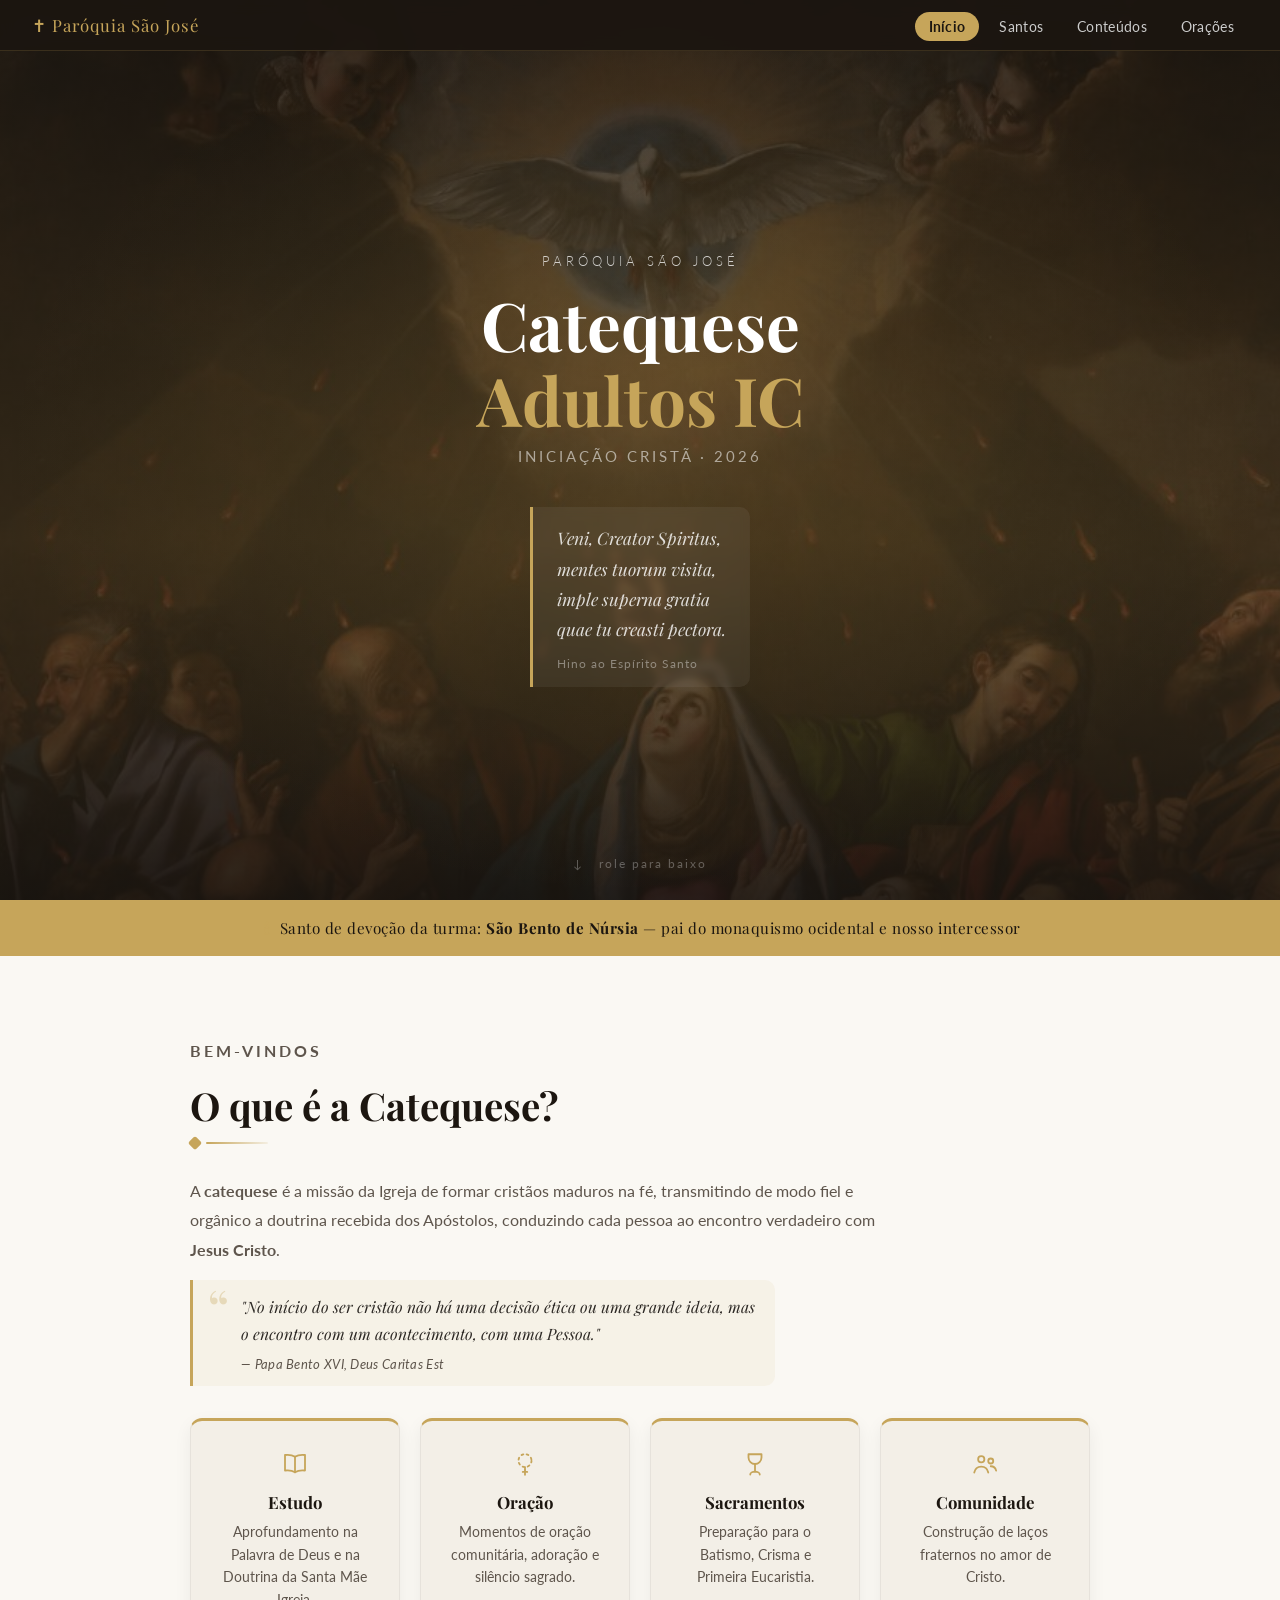
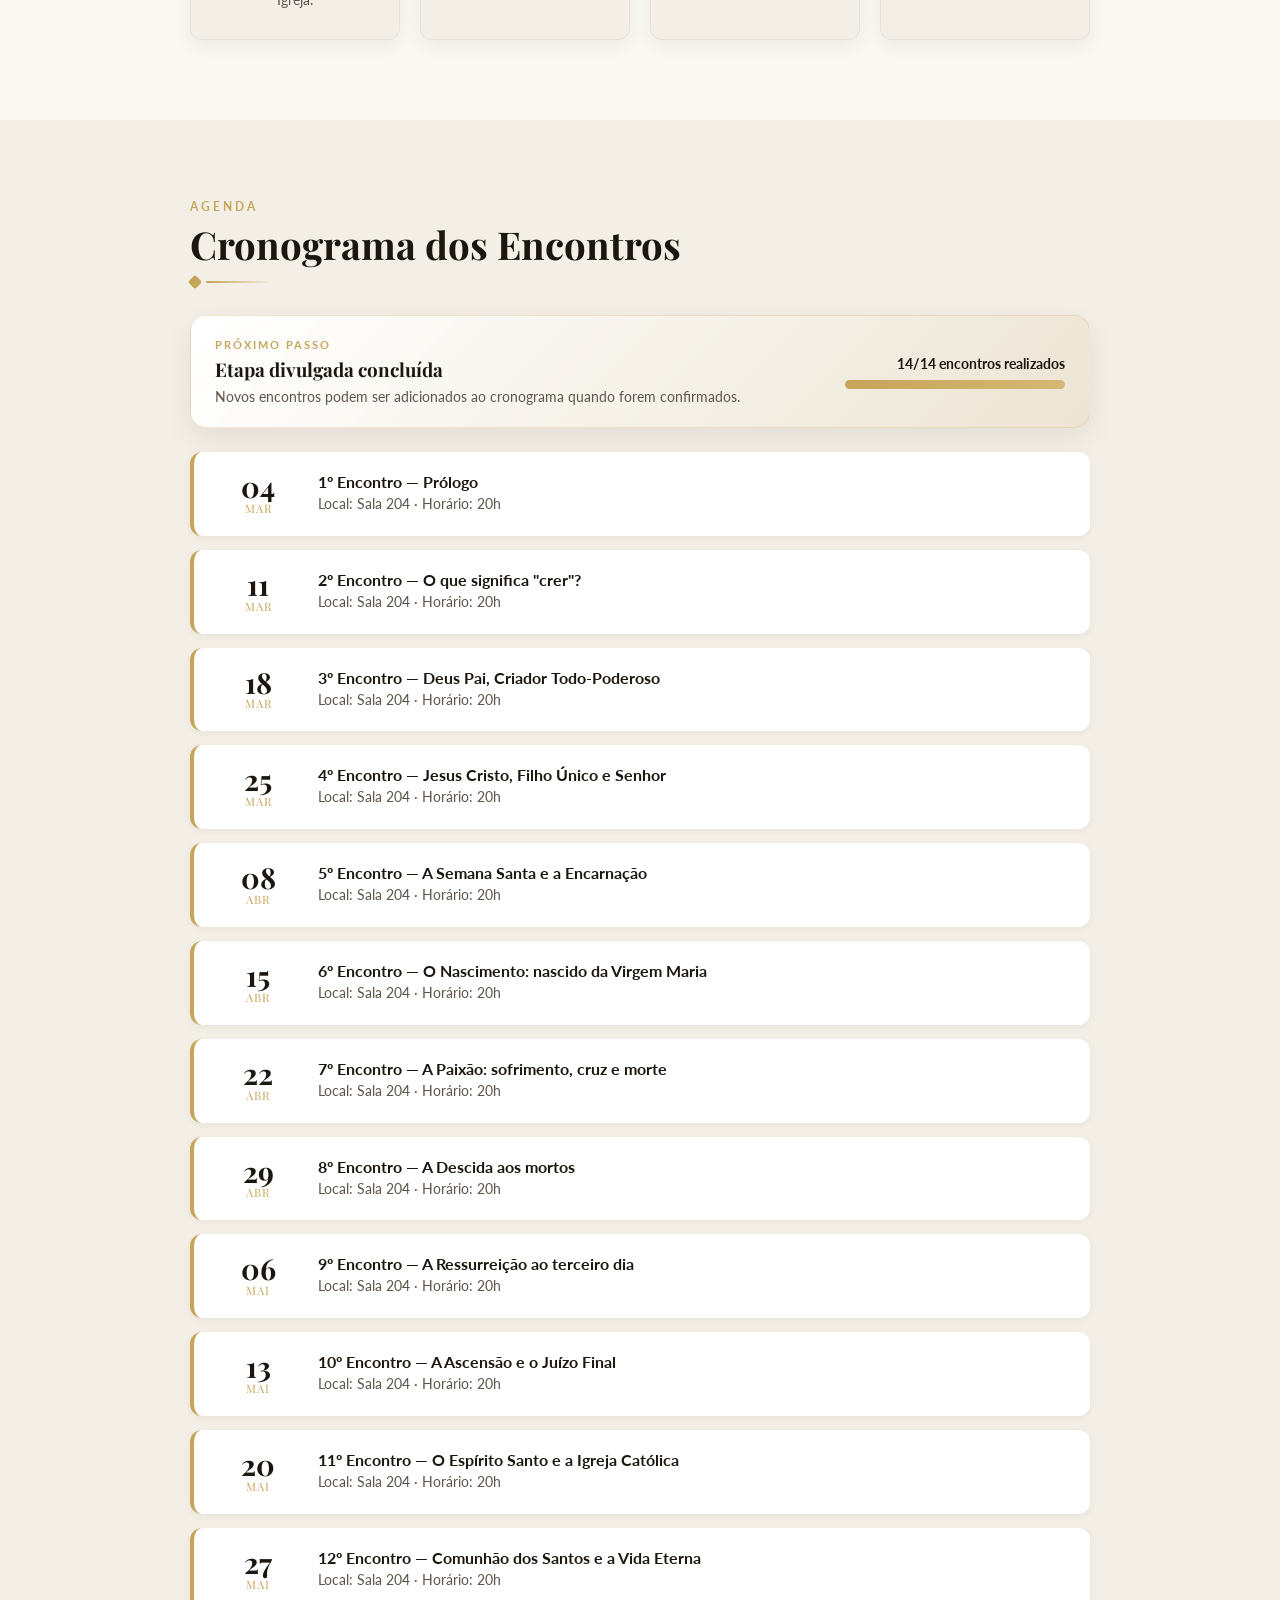
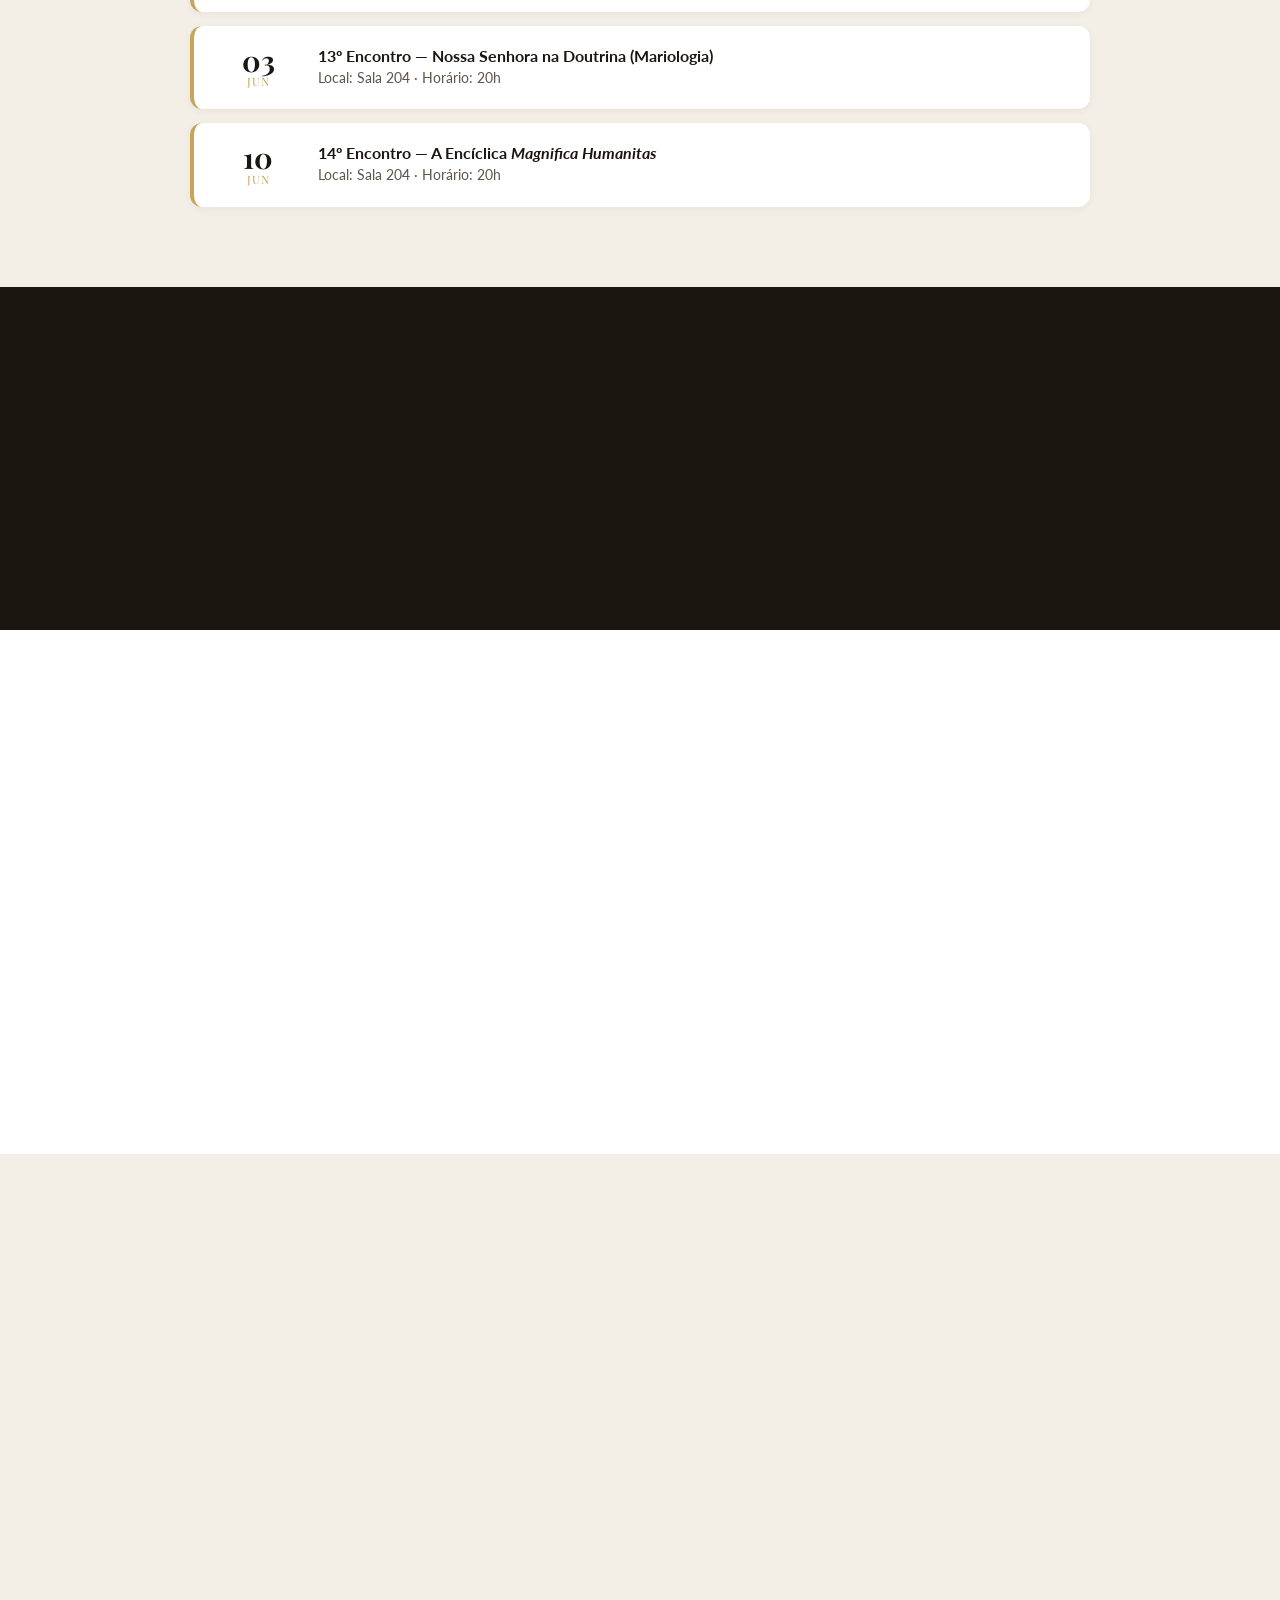
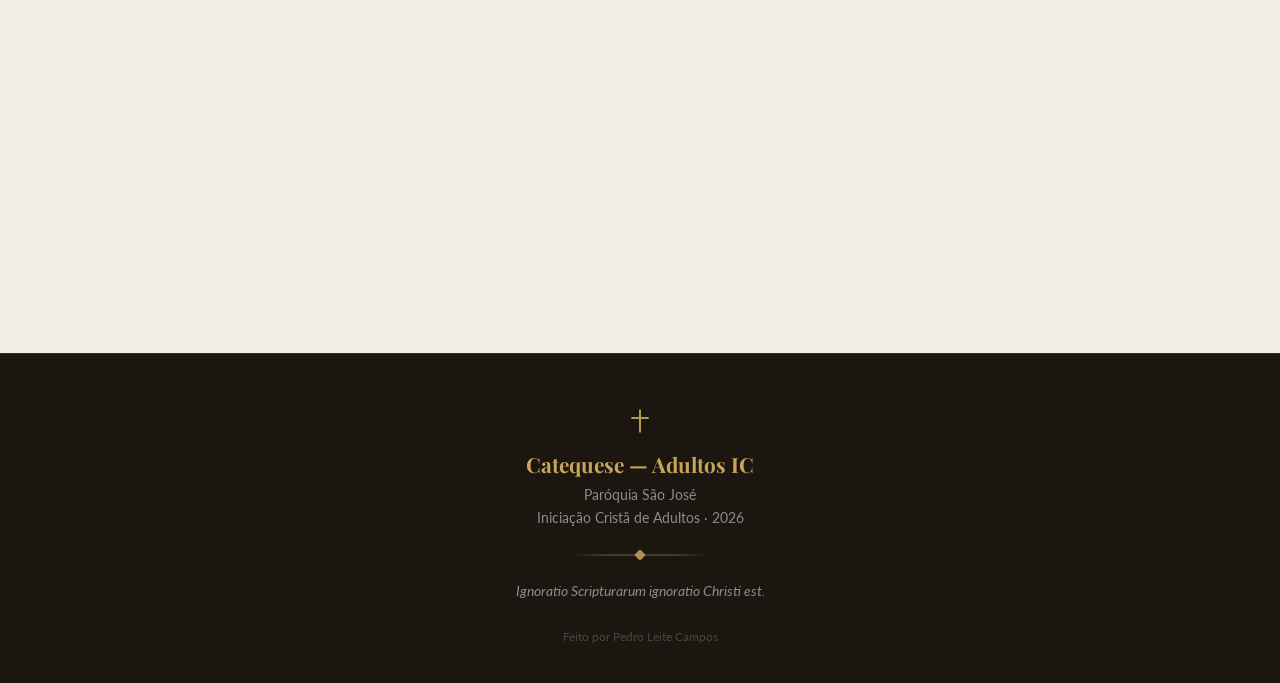
==== commit 1c56614b: "feat: ícones de traço dourado e refinamento visual das páginas Os 81 emojis coloridos puxavam vermel" ====
--- a/index.html
+++ b/index.html
@@ -18,8 +18,8 @@
   <meta name="apple-mobile-web-app-status-bar-style" content="black-translucent">
   <meta name="apple-mobile-web-app-title" content="IC 2026">
   <link rel="manifest" href="/manifest.json">
-  <link rel="icon" type="image/svg+xml" href="/src/assets/img/icons/icon.svg">
-  <link rel="apple-touch-icon" href="/src/assets/img/icons/icon.svg">
+  <link rel="icon" type="image/svg+xml" href="/src/assets/img/icons/icon.svg?v=7">
+  <link rel="apple-touch-icon" href="/src/assets/img/icons/icon-192.png?v=7">
 
   <link rel="stylesheet" href="src/assets/css/styles.css">
   <link rel="stylesheet" href="/src/assets/css/app.css">
@@ -207,7 +207,7 @@
 
   <!-- ═══ SANTO DA TURMA ═══ -->
   <div id="santo">
-    <p>🕯️ Santo de devoção da turma: <strong>São Bento de Núrsia</strong> — pai do monaquismo ocidental e nosso intercessor</p>
+    <p><svg class="ic" width="16" height="16" viewBox="0 0 24 24" aria-hidden="true"><path d="M12 3.2c1.6 1.7 2.4 3 2.4 4a2.4 2.4 0 1 1-4.8 0c0-1 .8-2.3 2.4-4Z"/><rect x="8.6" y="11.4" width="6.8" height="9.2" rx="1.6"/></svg> Santo de devoção da turma: <strong>São Bento de Núrsia</strong> — pai do monaquismo ocidental e nosso intercessor</p>
   </div>
 
   <!-- ═══ SOBRE ═══ -->
@@ -231,25 +231,25 @@
 
       <div class="sobre-cards">
         <div class="sobre-card">
-          <span class="icon">📖</span>
+          <span class="icon"><svg class="ic" width="30" height="30" viewBox="0 0 24 24" aria-hidden="true"><path d="M12 6.2C10 4.9 7.4 4.4 4 4.8v12.4c3.4-.4 6 .1 8 1.4 2-1.3 4.6-1.8 8-1.4V4.8c-3.4-.4-6 .1-8 1.4Z"/><path d="M12 6.2v12.4"/></svg></span>
           <h3>Estudo</h3>
           <p>Aprofundamento na Palavra de Deus e na Doutrina da Santa Mãe Igreja.</p>
         </div>
 
         <div class="sobre-card">
-          <span class="icon">🙏</span>
+          <span class="icon"><svg class="ic" width="30" height="30" viewBox="0 0 24 24" aria-hidden="true"><circle cx="12" cy="9.3" r="5.2" stroke-dasharray="1.5 2.7"/><path d="M12 14.5v2.3"/><path d="M12 16.8v3.8M10.2 18.3h3.6"/></svg></span>
           <h3>Oração</h3>
           <p>Momentos de oração comunitária, adoração e silêncio sagrado.</p>
         </div>
 
         <div class="sobre-card">
-          <span class="icon">🕊️</span>
+          <span class="icon"><svg class="ic" width="30" height="30" viewBox="0 0 24 24" aria-hidden="true"><path d="M6.8 4.2h10.4v2.6a5.2 5.2 0 0 1-10.4 0V4.2Z"/><path d="M12 12v6.2"/><path d="M8.2 20.4c0-1.3 1.7-2.3 3.8-2.3s3.8 1 3.8 2.3"/></svg></span>
           <h3>Sacramentos</h3>
           <p>Preparação para o Batismo, Crisma e Primeira Eucaristia.</p>
         </div>
 
         <div class="sobre-card">
-          <span class="icon">🤝</span>
+          <span class="icon"><svg class="ic" width="30" height="30" viewBox="0 0 24 24" aria-hidden="true"><circle cx="9" cy="8.2" r="2.5"/><circle cx="16.6" cy="9.6" r="2"/><path d="M3.4 18.8c.6-2.9 2.9-4.7 5.6-4.7s5 1.8 5.6 4.7"/><path d="M16.6 13.8c2.2 0 3.8 1.4 4.3 3.5"/></svg></span>
           <h3>Comunidade</h3>
           <p>Construção de laços fraternos no amor de Cristo.</p>
         </div>
@@ -432,9 +432,6 @@
           </div>
         </div>
 
-
-        </div>
-
       </div>
     </div>
   </section>
@@ -448,15 +445,15 @@
 
       <div class="material-grid">
         <div class="material-item">
-          <span class="icon">📓</span>
+          <span class="icon"><svg class="ic" width="30" height="30" viewBox="0 0 24 24" aria-hidden="true"><rect x="5.2" y="3.6" width="13.6" height="16.8" rx="2.2"/><path d="M9.2 3.6v16.8M12.2 8.6h3.8M12.2 12.2h3.8"/></svg></span>
           <span>Caderno ou bloco de notas</span>
         </div>
         <div class="material-item">
-          <span class="icon">✏️</span>
+          <span class="icon"><svg class="ic" width="30" height="30" viewBox="0 0 24 24" aria-hidden="true"><path d="m5 19 1-3.6L16.4 5a2 2 0 0 1 2.8 2.8L8.6 18.2 5 19Z"/><path d="m14.5 6.9 2.6 2.6"/></svg></span>
           <span>Caneta ou lápis</span>
         </div>
         <div class="material-item">
-          <span class="icon">📖</span>
+          <span class="icon"><svg class="ic" width="30" height="30" viewBox="0 0 24 24" aria-hidden="true"><path d="M12 6.2C10 4.9 7.4 4.4 4 4.8v12.4c3.4-.4 6 .1 8 1.4 2-1.3 4.6-1.8 8-1.4V4.8c-3.4-.4-6 .1-8 1.4Z"/><path d="M12 6.2v12.4"/></svg></span>
           <span>Bíblia Católica</span>
         </div>
       </div>
@@ -473,14 +470,14 @@
       <div class="avisos-grid">
 
         <div class="aviso-card info">
-          <p class="aviso-tag">📌 Aviso</p>
+          <p class="aviso-tag"><svg class="ic" width="14" height="14" viewBox="0 0 24 24" aria-hidden="true"><path d="M17.8 15.4V11a5.8 5.8 0 1 0-11.6 0v4.4L4.7 17.8h14.6l-1.5-2.4Z"/><path d="M10 20.4a2.2 2.2 0 0 0 4 0"/></svg> Aviso</p>
           <h3>Boas-vindas à turma!</h3>
           <p>Com grande alegria começamos a nossa catequese — um caminho lindo pelo qual podemos, por meio do intelecto e da vontade, nos aproximar da verdade revelada que é o próprio Senhor Jesus Cristo. Que alegria!</p>
           <p class="aviso-date">Pedro</p>
         </div>
 
         <div class="aviso-card">
-          <p class="aviso-tag">📅 Lembrete</p>
+          <p class="aviso-tag"><svg class="ic" width="14" height="14" viewBox="0 0 24 24" aria-hidden="true"><rect x="3.6" y="5.4" width="16.8" height="15" rx="2.4"/><path d="M3.6 10.1h16.8M8 3.4v4M16 3.4v4"/></svg> Lembrete</p>
           <h3>Quartas-feiras · 20h às 22h</h3>
           <p>O cronograma completo será divulgado no decorrer dos encontros, junto ao conteúdo estudado.</p>
           <p class="aviso-date">Fiquem atentos!</p>
@@ -502,7 +499,7 @@
         <!-- IMAGEM -->
         <div class="bento-image-col">
             <img src="src/assets/img/sao-bento.jpg" alt="São Bento de Núrsia" width="576" height="931" loading="lazy" decoding="async">
-          <div class="bento-feast-badge">🕯️ Festa: 11 de Julho</div>
+          <div class="bento-feast-badge"><svg class="ic" width="14" height="14" viewBox="0 0 24 24" aria-hidden="true"><path d="M12 3.2c1.6 1.7 2.4 3 2.4 4a2.4 2.4 0 1 1-4.8 0c0-1 .8-2.3 2.4-4Z"/><rect x="8.6" y="11.4" width="6.8" height="9.2" rx="1.6"/></svg> Festa: 11 de Julho</div>
         </div>
 
         <!-- TEXTO -->
@@ -552,7 +549,7 @@
   <!-- ═══ FOOTER ═══ -->
   <footer>
     <div class="footer-inner">
-      <div class="footer-icon">✝️</div>
+      <div class="footer-icon"><svg class="ic" width="30" height="30" viewBox="0 0 24 24" aria-hidden="true"><path d="M12 3.4v17.2"/><path d="M5.6 9.6h12.8"/></svg></div>
       <h3>Catequese — Adultos IC</h3>
       <p>Paróquia São José<br>Iniciação Cristã de Adultos · 2026</p>
       <div class="footer-divider"></div>
--- a/src/assets/css/styles.css
+++ b/src/assets/css/styles.css
@@ -795,3 +795,230 @@
     pointer-events: auto;
   }
 }
+
+/* ═══════════════════════════════════════════════════════════════
+   DETALHES — ícones de traço, ornamentos e microinterações
+   Camada aditiva: fica no fim do arquivo de propósito, para ajustar
+   o que vem acima sem disputar especificidade.
+   ═══════════════════════════════════════════════════════════════ */
+
+/* ─── ÍCONES DE TRAÇO DOURADO (substituem os emojis) ─── */
+.ic {
+  display: inline-block;
+  vertical-align: -.16em;
+  color: var(--gold);
+  fill: none;
+  stroke: currentColor;
+  stroke-width: 1.6;
+  stroke-linecap: round;
+  stroke-linejoin: round;
+  flex-shrink: 0;
+}
+
+/* recipientes que só contêm o ícone: zera a caixa de texto herdada */
+.sobre-card .icon,
+.material-item .icon,
+.mat-icon,
+.modulo-icone,
+.modulo-vazio-icone,
+.footer-icon {
+  font-size: 0;
+  line-height: 0;
+}
+
+.sobre-card .icon .ic { stroke-width: 1.45; }
+.encontro-meta .ic    { color: var(--gold-soft); opacity: .85; }
+.bento-feast-badge .ic { color: var(--dark); opacity: .8; }
+.aviso-tag .ic        { vertical-align: -.22em; }
+.footer-icon .ic      { color: var(--gold); opacity: .9; }
+.modulo-vazio-icone .ic { color: var(--gold); opacity: .55; stroke-width: 1.3; }
+
+/* ─── DIVISOR DE SEÇÃO: losango + fio que se dissolve ─── */
+.section-divider,
+#material .section-divider {
+  position: relative;
+  width: 78px;
+  height: 10px;
+  background: none;
+  border-radius: 0;
+}
+
+.section-divider::before {
+  content: '';
+  position: absolute;
+  top: 50%;
+  left: 16px;
+  right: 0;
+  height: 2px;
+  transform: translateY(-50%);
+  border-radius: 2px;
+  background: linear-gradient(90deg, var(--gold), rgba(198, 165, 90, .12));
+}
+
+.section-divider::after {
+  content: '';
+  position: absolute;
+  top: 50%;
+  left: 0;
+  width: 10px;
+  height: 10px;
+  transform: translateY(-50%) rotate(45deg);
+  border-radius: 2px;
+  background: var(--gold);
+}
+
+/* ─── DIVISOR DO RODAPÉ: losango centrado entre dois fios ─── */
+.footer-divider {
+  position: relative;
+  width: 132px;
+  height: 10px;
+  background: none;
+  opacity: 1;
+}
+
+.footer-divider::before {
+  content: '';
+  position: absolute;
+  top: 50%;
+  left: 0;
+  right: 0;
+  height: 1px;
+  transform: translateY(-50%);
+  background: linear-gradient(90deg, transparent, rgba(198, 165, 90, .5) 22%, rgba(198, 165, 90, .5) 78%, transparent);
+}
+
+.footer-divider::after {
+  content: '';
+  position: absolute;
+  top: 50%;
+  left: 50%;
+  width: 8px;
+  height: 8px;
+  transform: translate(-50%, -50%) rotate(45deg);
+  border-radius: 1px;
+  background: var(--gold);
+  opacity: .85;
+}
+
+/* ─── CITAÇÃO: aspa tipográfica de abertura ─── */
+.quote {
+  position: relative;
+  padding-left: 48px;
+}
+
+.quote::before {
+  content: '\201C';
+  position: absolute;
+  left: 14px;
+  top: 6px;
+  font-family: 'Playfair Display', serif;
+  font-size: 3.4rem;
+  line-height: .8;
+  color: var(--gold);
+  opacity: .32;
+  pointer-events: none;
+}
+
+/* ─── CARTÕES: filete dourado que nasce no hover ─── */
+.sobre-card,
+.material-item,
+.aviso-card {
+  position: relative;
+  transition: transform .22s ease, box-shadow .22s ease, border-color .22s ease;
+}
+
+.sobre-card::after,
+.material-item::after,
+.aviso-card::after {
+  content: '';
+  position: absolute;
+  left: 12%;
+  right: 12%;
+  top: 0;
+  height: 2px;
+  border-radius: 0 0 2px 2px;
+  background: linear-gradient(90deg, transparent, var(--gold), transparent);
+  transform: scaleX(0);
+  transition: transform .32s cubic-bezier(.2, .8, .2, 1);
+  pointer-events: none;
+}
+
+.sobre-card:hover::after,
+.material-item:hover::after,
+.aviso-card:hover::after {
+  transform: scaleX(1);
+}
+
+.sobre-card:hover {
+  transform: translateY(-4px);
+  box-shadow: 0 14px 34px rgba(0, 0, 0, .09);
+}
+
+.sobre-card:hover .icon {
+  transform: translateY(-2px) scale(1.06);
+}
+
+/* ─── NAV: fio dourado sob o item em foco ─── */
+.nav-links a:not(.active) {
+  position: relative;
+}
+
+.nav-links a:not(.active)::after {
+  content: '';
+  position: absolute;
+  left: 14px;
+  right: 14px;
+  bottom: 1px;
+  height: 1px;
+  background: var(--gold);
+  transform: scaleX(0);
+  transform-origin: center;
+  transition: transform .24s ease;
+}
+
+.nav-links a:not(.active):hover::after {
+  transform: scaleX(1);
+}
+
+/* ─── SELEÇÃO DE TEXTO E FOCO ─── */
+::selection {
+  background: rgba(198, 165, 90, .3);
+  color: var(--dark);
+}
+
+a:focus-visible,
+button:focus-visible,
+summary:focus-visible,
+[tabindex]:focus-visible {
+  outline: 2px solid var(--gold);
+  outline-offset: 3px;
+  border-radius: 5px;
+}
+
+/* ─── BARRA DE ROLAGEM ─── */
+html {
+  scrollbar-width: thin;
+  scrollbar-color: var(--gold) rgba(198, 165, 90, .14);
+}
+
+::-webkit-scrollbar { width: 12px; height: 12px; }
+
+::-webkit-scrollbar-track { background: rgba(198, 165, 90, .1); }
+
+::-webkit-scrollbar-thumb {
+  background: linear-gradient(180deg, var(--gold-soft), var(--gold));
+  border-radius: 999px;
+  border: 3px solid var(--cream-main);
+}
+
+::-webkit-scrollbar-thumb:hover { background: var(--gold); }
+
+@media (prefers-reduced-motion: reduce) {
+  .sobre-card,
+  .sobre-card::after,
+  .material-item::after,
+  .aviso-card::after,
+  .nav-links a:not(.active)::after {
+    transition: none;
+  }
+}
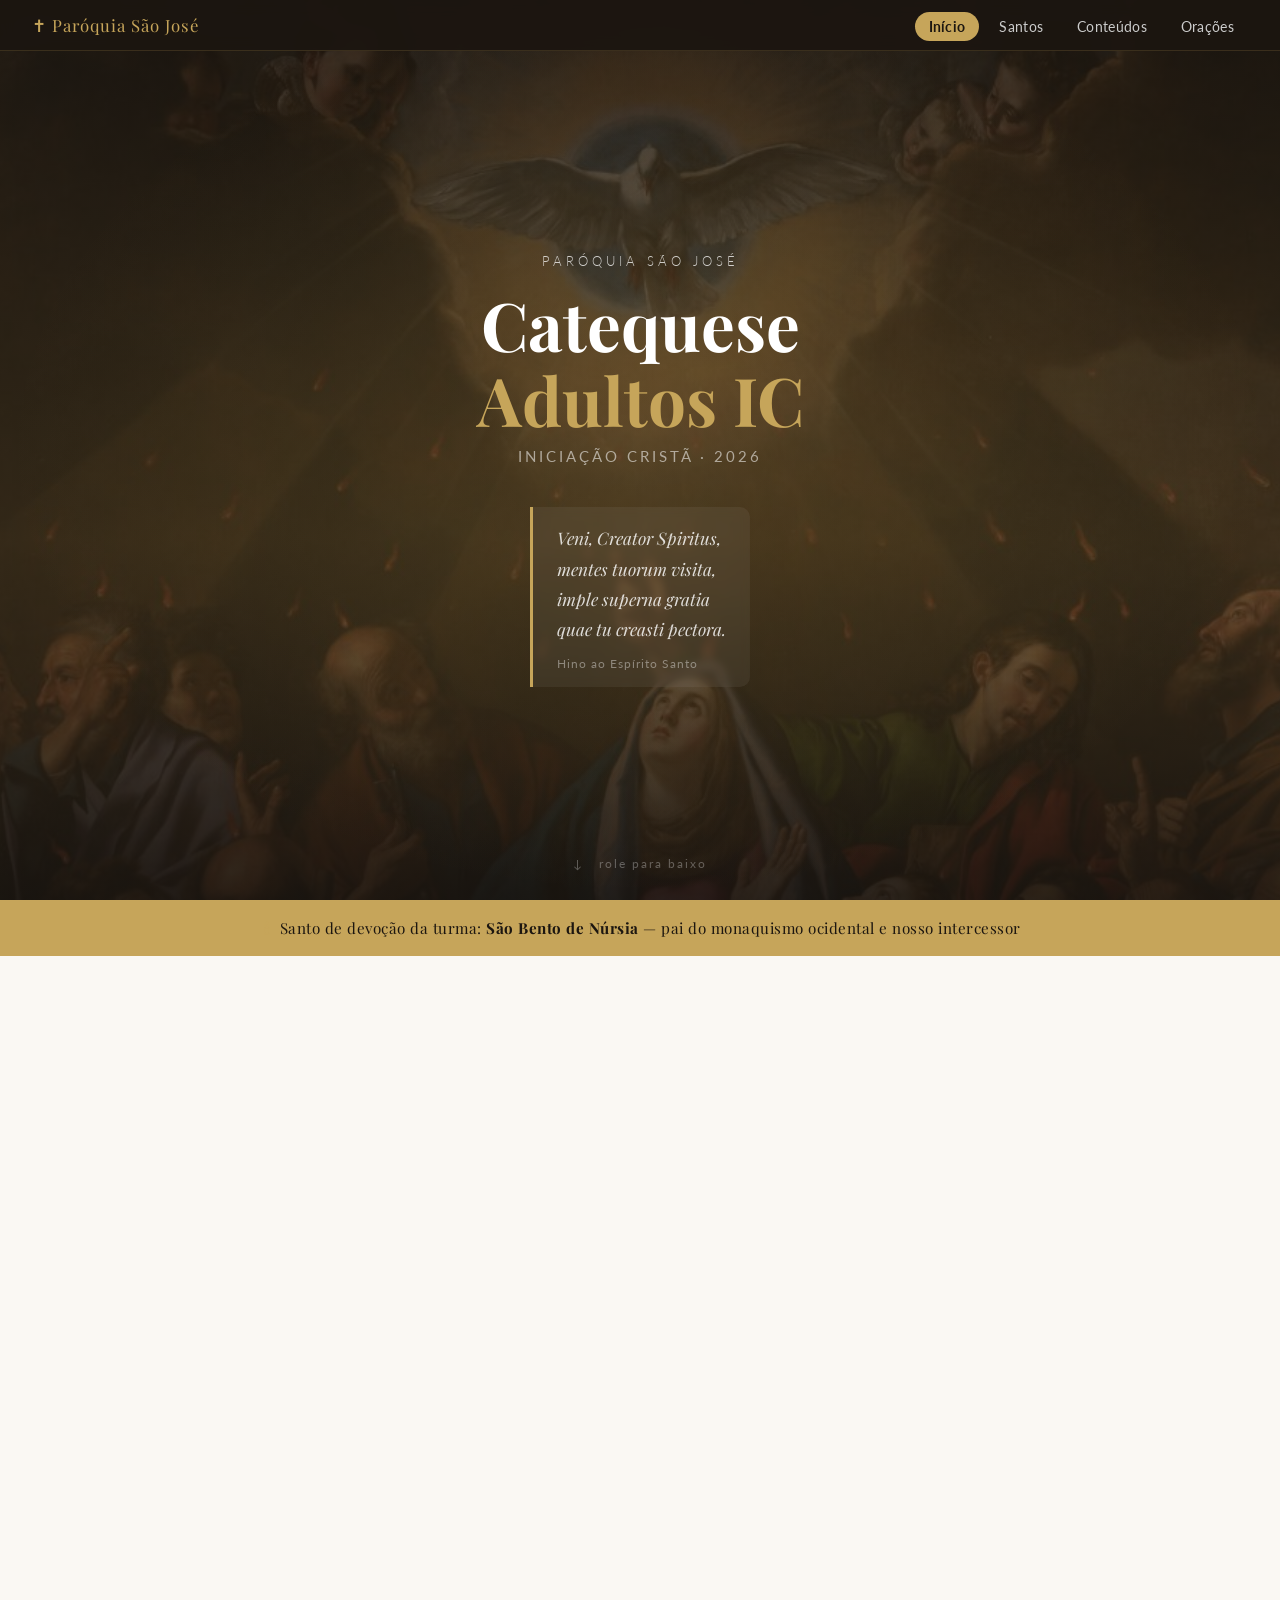
==== commit 008438dc: "feat: seção da retomada do semestre com o cronograma em PDF A seção de abertura deixa de explicar o " ====
--- a/index.html
+++ b/index.html
@@ -155,7 +155,208 @@
       background: rgba(198,165,90,.07);
     }
 
+    /* ── RETOMADA DO SEMESTRE ── */
+    .semestre-fatos {
+      display: flex;
+      flex-wrap: wrap;
+      gap: 10px;
+      list-style: none;
+      margin: 22px 0 30px;
+      padding: 0;
+    }
+
+    .semestre-fatos li {
+      display: inline-flex;
+      align-items: center;
+      gap: 8px;
+      padding: 8px 16px;
+      border-radius: 999px;
+      border: 1px solid rgba(198, 165, 90, .35);
+      background: rgba(198, 165, 90, .07);
+      color: var(--text);
+      font-size: .82rem;
+      letter-spacing: .3px;
+    }
+
+    .semestre-partes {
+      display: flex;
+      flex-direction: column;
+      max-width: 720px;
+      margin: 0 0 30px;
+    }
+
+    .parte-card {
+      display: grid;
+      grid-template-columns: auto 1fr;
+      gap: 22px;
+      align-items: start;
+      background: var(--cream);
+      border: 1px solid rgba(198, 165, 90, .28);
+      border-radius: 14px;
+      padding: 22px 24px;
+    }
+
+    .parte-num {
+      font-family: 'Playfair Display', serif;
+      font-size: 1.9rem;
+      line-height: 1;
+      color: var(--gold);
+      letter-spacing: 2px;
+      min-width: 64px;
+      padding: 14px 8px 12px;
+      text-align: center;
+      border: 1px solid rgba(198, 165, 90, .45);
+      border-radius: 10px;
+      background: var(--white-soft);
+    }
+
+    .parte-card h3 {
+      font-family: 'Playfair Display', serif;
+      font-size: 1.12rem;
+      color: var(--dark);
+      margin-bottom: 3px;
+    }
+
+    .parte-papel {
+      font-size: .7rem;
+      font-weight: 700;
+      letter-spacing: 1.4px;
+      text-transform: uppercase;
+      color: var(--gold);
+      margin-bottom: 9px;
+    }
+
+    .parte-texto p:not(.parte-papel) {
+      color: var(--text-soft);
+      font-size: .88rem;
+      line-height: 1.7;
+    }
+
+    /* o styles.css uniformiza todo <p> filho de .section-inner dentro de
+       #sobre; sem isto o rótulo da seção perde o dourado e sai grande
+       demais, ao contrário do que acontece nas outras seções */
+    #sobre .section-inner > p.section-label {
+      font-size: .72rem;
+      letter-spacing: 3px;
+      color: var(--gold);
+      line-height: 1.4;
+    }
+
+    /* a ponte entre as duas partes (encontro IX) */
+    .parte-ponte {
+      display: flex;
+      align-items: center;
+      gap: 14px;
+      padding: 14px 12px;
+    }
+
+    .parte-ponte-linha {
+      flex: 1;
+      height: 1px;
+      background: linear-gradient(90deg, transparent, rgba(198, 165, 90, .55), transparent);
+    }
+
+    .parte-ponte-texto {
+      font-size: .7rem;
+      font-weight: 700;
+      letter-spacing: 1.4px;
+      text-transform: uppercase;
+      color: var(--text-soft);
+      white-space: nowrap;
+    }
+
+    /* ── BOTÃO DO CRONOGRAMA EM PDF ── */
+    .pdf-cta {
+      display: flex;
+      align-items: center;
+      gap: 18px;
+      max-width: 720px;
+      padding: 18px 22px;
+      border-radius: 14px;
+      border: 1px solid var(--gold);
+      background: linear-gradient(135deg, rgba(198, 165, 90, .14), rgba(198, 165, 90, .05));
+      text-decoration: none;
+      color: var(--text);
+      transition: transform .2s ease, box-shadow .2s ease, background .2s ease;
+    }
+
+    .pdf-cta:hover {
+      transform: translateY(-3px);
+      box-shadow: 0 14px 32px rgba(198, 165, 90, .26);
+      background: linear-gradient(135deg, rgba(198, 165, 90, .22), rgba(198, 165, 90, .09));
+    }
+
+    .pdf-cta-icone {
+      display: flex;
+      align-items: center;
+      justify-content: center;
+      width: 50px;
+      height: 50px;
+      flex-shrink: 0;
+      border-radius: 12px;
+      border: 1px solid rgba(198, 165, 90, .45);
+      background: var(--white-soft);
+    }
+
+    .pdf-cta-texto {
+      flex: 1;
+      min-width: 0;
+      display: flex;
+      flex-direction: column;
+      gap: 3px;
+    }
+
+    .pdf-cta-texto strong {
+      font-family: 'Playfair Display', serif;
+      font-size: 1.05rem;
+      color: var(--dark);
+    }
+
+    .pdf-cta-texto span {
+      font-size: .8rem;
+      color: var(--text-soft);
+    }
+
+    .pdf-cta-acao {
+      flex-shrink: 0;
+      display: flex;
+      align-items: center;
+      justify-content: center;
+      width: 38px;
+      height: 38px;
+      border-radius: 50%;
+      background: var(--gold);
+      transition: transform .2s ease;
+    }
+
+    .pdf-cta-acao .ic { color: var(--dark); }
+
+    .pdf-cta:hover .pdf-cta-acao { transform: translateY(2px); }
+
     @media (max-width: 680px) {
+      .parte-card {
+        grid-template-columns: 1fr;
+        gap: 14px;
+      }
+
+      .parte-num {
+        min-width: 0;
+        width: 58px;
+      }
+
+      .parte-ponte-texto {
+        white-space: normal;
+        text-align: center;
+        line-height: 1.4;
+      }
+
+      .pdf-cta {
+        gap: 14px;
+        padding: 16px;
+      }
+
+      .pdf-cta-icone { width: 44px; height: 44px; }
+
       .bento-layout {
         grid-template-columns: 1fr;
         gap: 28px;
@@ -213,47 +414,80 @@
   <!-- ═══ SOBRE ═══ -->
   <section id="sobre">
     <div class="section-inner">
-      <p class="section-label">Bem-vindos</p>
-      <h2 class="section-title">O que é a Catequese?</h2>
+      <p class="section-label">Avisos</p>
+      <h2 class="section-title">A catequese está de volta</h2>
       <div class="section-divider"></div>
 
       <p>
-        A <strong>catequese</strong> é a missão da Igreja de formar cristãos maduros na fé,
-        transmitindo de modo fiel e orgânico a doutrina recebida dos Apóstolos,
-        conduzindo cada pessoa ao encontro verdadeiro com <strong>Jesus Cristo</strong>.
+        Retomamos os nossos encontros no <strong>2º semestre de 2026</strong>:
+        são <strong>16 encontros</strong>, de <strong>12 de agosto a 25 de novembro</strong>.
+        O semestre tem duas partes e uma articulação entre elas — a primeira pergunta
+        <em>o que devemos fazer</em>; a segunda, <em>de onde vem a força para fazer</em>.
       </p>
 
+      <!-- fatos rápidos do semestre -->
+      <ul class="semestre-fatos">
+        <li>
+          <svg class="ic" width="16" height="16" viewBox="0 0 24 24" aria-hidden="true"><rect x="3.6" y="5.4" width="16.8" height="15" rx="2.4"/><path d="M3.6 10.1h16.8M8 3.4v4M16 3.4v4"/></svg>
+          Quartas-feiras
+        </li>
+        <li>
+          <svg class="ic" width="16" height="16" viewBox="0 0 24 24" aria-hidden="true"><circle cx="12" cy="12" r="8.4"/><path d="M12 7.1v5.2l3.2 1.9"/></svg>
+          20h às 22h
+        </li>
+        <li>
+          <svg class="ic" width="16" height="16" viewBox="0 0 24 24" aria-hidden="true"><path d="M12 20.9s6.8-5.5 6.8-10.8a6.8 6.8 0 1 0-13.6 0C5.2 15.4 12 20.9 12 20.9Z"/><circle cx="12" cy="10" r="2.5"/></svg>
+          Sala 204
+        </li>
+      </ul>
+
+      <!-- as duas partes do semestre -->
+      <div class="semestre-partes">
+        <div class="parte-card">
+          <span class="parte-num">X</span>
+          <div class="parte-texto">
+            <h3>Os Dez Mandamentos</h3>
+          <p class="parte-papel">Parte I · a lei que obriga</p>
+          <p>Da moral fundamental — vocação, liberdade, consciência, virtude — até o Decálogo, mandamento por mandamento.</p>
+          </div>
+        </div>
+
+        <div class="parte-ponte">
+          <span class="parte-ponte-linha" aria-hidden="true"></span>
+          <span class="parte-ponte-texto">Do Decálogo às Bem-aventuranças</span>
+          <span class="parte-ponte-linha" aria-hidden="true"></span>
+        </div>
+
+        <div class="parte-card">
+          <span class="parte-num">VII</span>
+          <div class="parte-texto">
+            <h3>Os Sete Sacramentos</h3>
+          <p class="parte-papel">Parte II · a graça que capacita</p>
+          <p>Se a Lei Nova é graça, a pergunta seguinte é por onde essa graça chega — e a resposta são os sacramentos.</p>
+          </div>
+        </div>
+      </div>
+
       <blockquote class="quote">
-        <p>"No início do ser cristão não há uma decisão ética ou uma grande ideia,
-        mas o encontro com um acontecimento, com uma Pessoa."</p>
-        <cite>— Papa Bento XVI, Deus Caritas Est</cite>
+        <p>"Não penseis que vim revogar a Lei ou os Profetas: não vim revogar, mas dar pleno cumprimento."</p>
+        <cite>— Mt 5, 17</cite>
       </blockquote>
 
-      <div class="sobre-cards">
-        <div class="sobre-card">
-          <span class="icon"><svg class="ic" width="30" height="30" viewBox="0 0 24 24" aria-hidden="true"><path d="M12 6.2C10 4.9 7.4 4.4 4 4.8v12.4c3.4-.4 6 .1 8 1.4 2-1.3 4.6-1.8 8-1.4V4.8c-3.4-.4-6 .1-8 1.4Z"/><path d="M12 6.2v12.4"/></svg></span>
-          <h3>Estudo</h3>
-          <p>Aprofundamento na Palavra de Deus e na Doutrina da Santa Mãe Igreja.</p>
-        </div>
-
-        <div class="sobre-card">
-          <span class="icon"><svg class="ic" width="30" height="30" viewBox="0 0 24 24" aria-hidden="true"><circle cx="12" cy="9.3" r="5.2" stroke-dasharray="1.5 2.7"/><path d="M12 14.5v2.3"/><path d="M12 16.8v3.8M10.2 18.3h3.6"/></svg></span>
-          <h3>Oração</h3>
-          <p>Momentos de oração comunitária, adoração e silêncio sagrado.</p>
-        </div>
-
-        <div class="sobre-card">
-          <span class="icon"><svg class="ic" width="30" height="30" viewBox="0 0 24 24" aria-hidden="true"><path d="M6.8 4.2h10.4v2.6a5.2 5.2 0 0 1-10.4 0V4.2Z"/><path d="M12 12v6.2"/><path d="M8.2 20.4c0-1.3 1.7-2.3 3.8-2.3s3.8 1 3.8 2.3"/></svg></span>
-          <h3>Sacramentos</h3>
-          <p>Preparação para o Batismo, Crisma e Primeira Eucaristia.</p>
-        </div>
-
-        <div class="sobre-card">
-          <span class="icon"><svg class="ic" width="30" height="30" viewBox="0 0 24 24" aria-hidden="true"><circle cx="9" cy="8.2" r="2.5"/><circle cx="16.6" cy="9.6" r="2"/><path d="M3.4 18.8c.6-2.9 2.9-4.7 5.6-4.7s5 1.8 5.6 4.7"/><path d="M16.6 13.8c2.2 0 3.8 1.4 4.3 3.5"/></svg></span>
-          <h3>Comunidade</h3>
-          <p>Construção de laços fraternos no amor de Cristo.</p>
-        </div>
-      </div>
+      <!-- CRONOGRAMA EM PDF
+           O arquivo fica em src/assets/pdf/. Para publicar um novo,
+           substitua o arquivo e atualize o href e o PRECACHE do sw.js. -->
+      <a class="pdf-cta" href="/src/assets/pdf/cronograma-catequese-2026-2.pdf" target="_blank" rel="noopener">
+        <span class="pdf-cta-icone" aria-hidden="true">
+          <svg class="ic" width="26" height="26" viewBox="0 0 24 24"><path d="M13.9 3.6H7.6a2.1 2.1 0 0 0-2.1 2.1v12.6a2.1 2.1 0 0 0 2.1 2.1h8.8a2.1 2.1 0 0 0 2.1-2.1V8.1l-4.6-4.5Z"/><path d="M13.8 3.7v4.5h4.6"/></svg>
+        </span>
+        <span class="pdf-cta-texto">
+          <strong>Cronograma do semestre</strong>
+          <span>PDF · os 16 encontros, tema por tema</span>
+        </span>
+        <span class="pdf-cta-acao" aria-hidden="true">
+          <svg class="ic" width="18" height="18" viewBox="0 0 24 24"><path d="M12 4v12"/><path d="m7 11.5 5 5 5-5"/><path d="M4.5 20h15"/></svg>
+        </span>
+      </a>
     </div>
   </section>
 
@@ -471,15 +705,15 @@
 
         <div class="aviso-card info">
           <p class="aviso-tag"><svg class="ic" width="14" height="14" viewBox="0 0 24 24" aria-hidden="true"><path d="M17.8 15.4V11a5.8 5.8 0 1 0-11.6 0v4.4L4.7 17.8h14.6l-1.5-2.4Z"/><path d="M10 20.4a2.2 2.2 0 0 0 4 0"/></svg> Aviso</p>
-          <h3>Boas-vindas à turma!</h3>
-          <p>Com grande alegria começamos a nossa catequese — um caminho lindo pelo qual podemos, por meio do intelecto e da vontade, nos aproximar da verdade revelada que é o próprio Senhor Jesus Cristo. Que alegria!</p>
+          <h3>Retomada · 12 de agosto</h3>
+          <p>Voltamos com um Kahoot de revisão do que estudamos no módulo anterior — Credo, Mariologia e os artigos da fé — e a apresentação do cronograma do semestre. Que alegria recomeçar!</p>
           <p class="aviso-date">Pedro</p>
         </div>
 
         <div class="aviso-card">
           <p class="aviso-tag"><svg class="ic" width="14" height="14" viewBox="0 0 24 24" aria-hidden="true"><rect x="3.6" y="5.4" width="16.8" height="15" rx="2.4"/><path d="M3.6 10.1h16.8M8 3.4v4M16 3.4v4"/></svg> Lembrete</p>
           <h3>Quartas-feiras · 20h às 22h</h3>
-          <p>O cronograma completo será divulgado no decorrer dos encontros, junto ao conteúdo estudado.</p>
+          <p>São 16 encontros na Sala 204, de 12 de agosto a 25 de novembro. O cronograma completo já está disponível em PDF no início desta página.</p>
           <p class="aviso-date">Fiquem atentos!</p>
         </div>
 
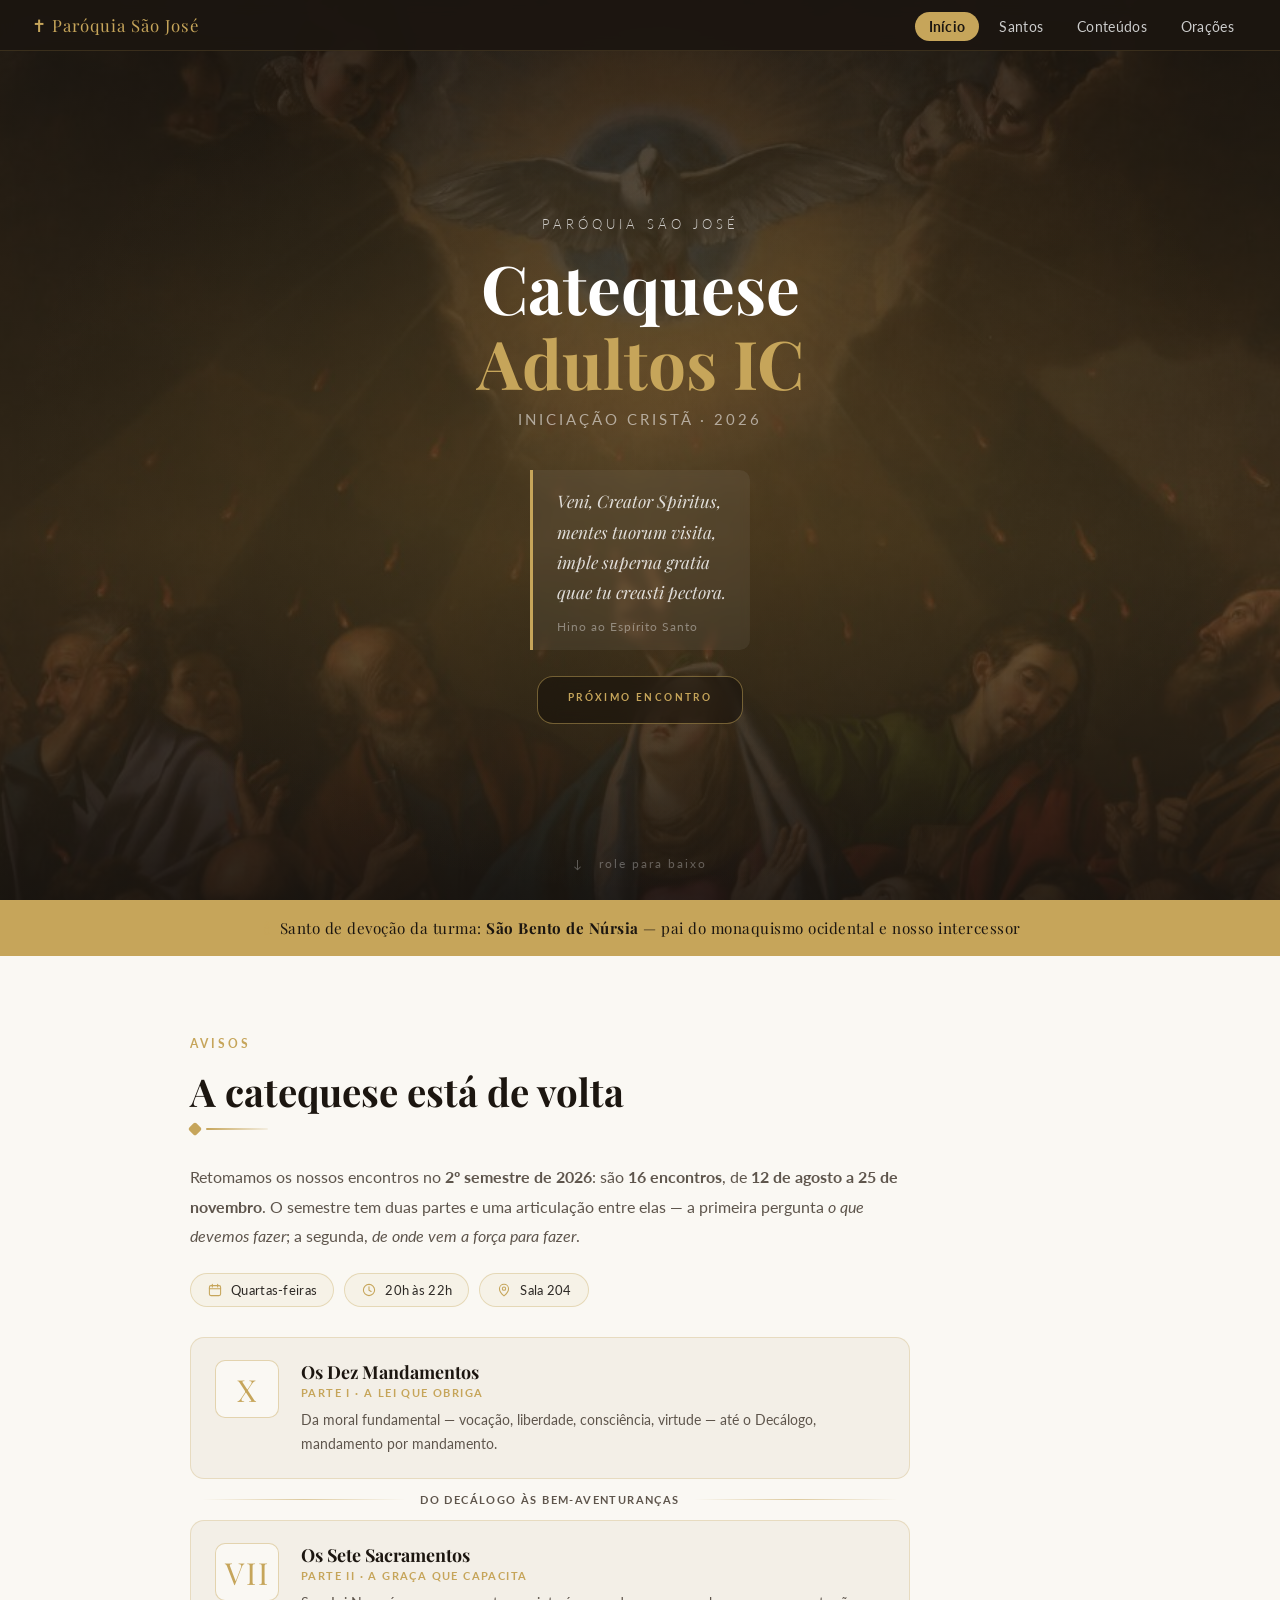
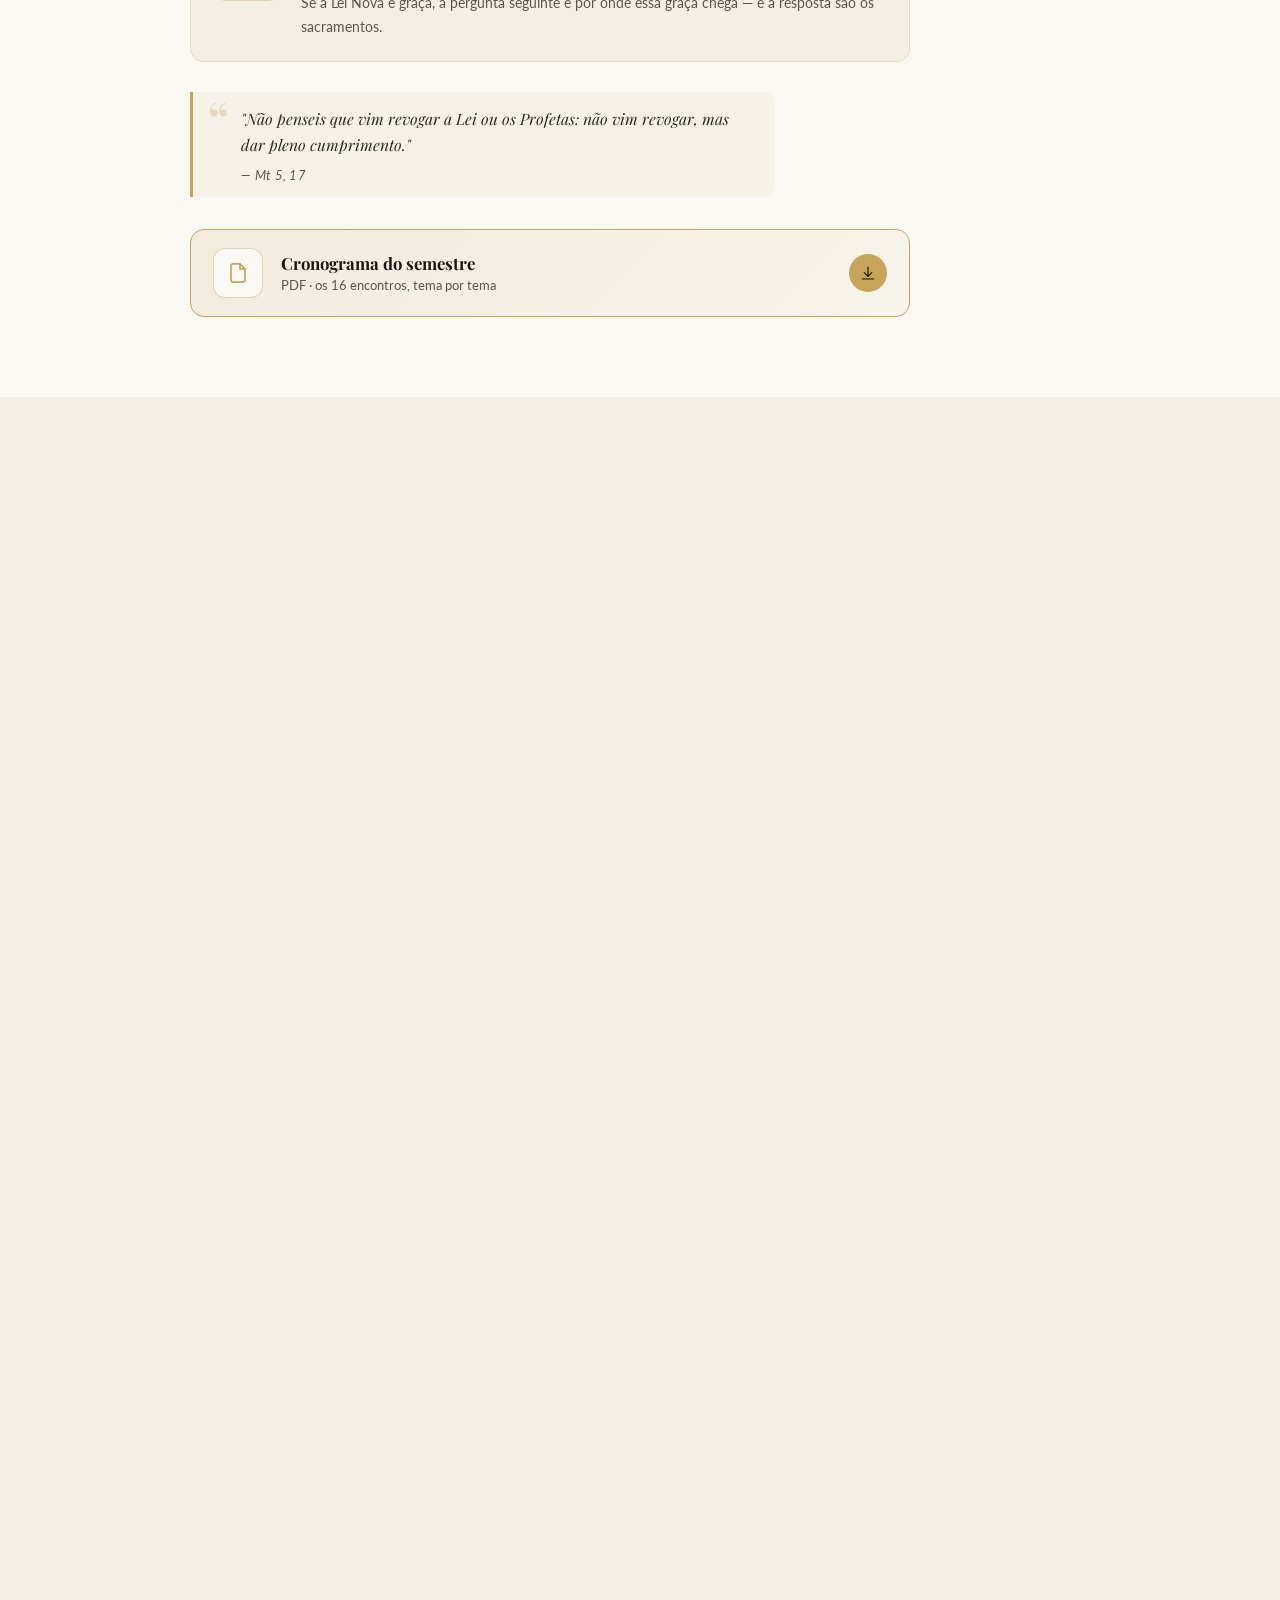
==== commit d0f968e8: "feat: cronograma do 2º semestre com divulgação automática semanal Os 16 encontros de 12/08 a 25/11 e" ====
--- a/index.html
+++ b/index.html
@@ -155,6 +155,98 @@
       background: rgba(198,165,90,.07);
     }
 
+    /* ── PRÓXIMO ENCONTRO NO HERO ── */
+    .hero-proximo {
+      position: relative;
+      z-index: 2;
+      display: inline-flex;
+      flex-direction: column;
+      align-items: center;
+      gap: 3px;
+      margin-top: 26px;
+      padding: 14px 30px;
+      border-radius: 16px;
+      border: 1px solid rgba(198, 165, 90, .5);
+      background: rgba(20, 15, 10, .55);
+      backdrop-filter: blur(10px);
+      -webkit-backdrop-filter: blur(10px);
+      text-decoration: none;
+      text-align: center;
+      transition: transform .2s ease, border-color .2s ease, background .2s ease;
+    }
+
+    .hero-proximo:hover {
+      transform: translateY(-3px);
+      border-color: var(--gold);
+      background: rgba(20, 15, 10, .72);
+    }
+
+    .hero-proximo-rotulo {
+      font-size: .62rem;
+      font-weight: 700;
+      letter-spacing: 2.4px;
+      text-transform: uppercase;
+      color: var(--gold);
+    }
+
+    .hero-proximo-quando {
+      font-family: 'Playfair Display', serif;
+      font-size: 1.18rem;
+      color: #fff;
+      line-height: 1.25;
+    }
+
+    .hero-proximo-titulo {
+      font-size: .82rem;
+      color: rgba(255, 255, 255, .68);
+      max-width: 34ch;
+      line-height: 1.5;
+    }
+
+    /* ── CRONOGRAMA: divulgação semanal ── */
+    /* Encontro ainda não divulgado: sai da página até chegar a quinta-feira
+       da semana anterior. Quem controla isso é o main.js. */
+    .timeline-item.is-oculto { display: none; }
+
+    .timeline-semestre {
+      display: flex;
+      align-items: center;
+      gap: 14px;
+      margin: 34px 0 26px;
+    }
+
+    .timeline-semestre-linha {
+      flex: 1;
+      height: 1px;
+      background: linear-gradient(90deg, transparent, rgba(198, 165, 90, .5), transparent);
+    }
+
+    .timeline-semestre-texto {
+      font-size: .7rem;
+      font-weight: 700;
+      letter-spacing: 1.6px;
+      text-transform: uppercase;
+      color: var(--gold);
+      white-space: nowrap;
+    }
+
+    .agenda-nota {
+      margin-top: 14px;
+      font-size: .78rem;
+      color: var(--text-soft);
+      font-style: italic;
+    }
+
+    @media (max-width: 680px) {
+      .hero-proximo {
+        margin-top: 20px;
+        padding: 12px 20px;
+      }
+
+      .hero-proximo-quando { font-size: 1.02rem; }
+      .timeline-semestre-texto { white-space: normal; text-align: center; }
+    }
+
     /* ── RETOMADA DO SEMESTRE ── */
     .semestre-fatos {
       display: flex;
@@ -402,6 +494,16 @@
       </p>
       <small>Hino ao Espírito Santo</small>
     </div>
+
+    <!-- PRÓXIMO ENCONTRO
+         Preenchido pelo main.js a partir do cronograma; fica escondido
+         se não houver encontro divulgado à frente. Não precisa de edição
+         manual — o texto vem sempre do próximo .timeline-item. -->
+    <a class="hero-proximo" id="hero-proximo" href="#cronograma" hidden>
+      <span class="hero-proximo-rotulo">Próximo encontro</span>
+      <span class="hero-proximo-quando" id="hero-proximo-quando"></span>
+      <span class="hero-proximo-titulo" id="hero-proximo-titulo"></span>
+    </a>
 
     <p class="scroll-hint">↓ &nbsp; role para baixo</p>
   </section>
@@ -510,9 +612,11 @@
         </div>
       </div>
 
+      <p class="agenda-nota">Os encontros são divulgados semana a semana: cada quinta-feira entra o encontro da quarta seguinte.</p>
+
       <div class="timeline" id="timeline">
 
-        <div class="timeline-item" data-date="2026-03-04T20:00:00-03:00">
+        <div class="timeline-item" data-semestre="1" data-date="2026-03-04T20:00:00-03:00">
           <div class="timeline-date">
             <div class="day">04</div>
             <div class="month">Mar</div>
@@ -523,7 +627,7 @@
           </div>
         </div>
 
-        <div class="timeline-item" data-date="2026-03-11T20:00:00-03:00">
+        <div class="timeline-item" data-semestre="1" data-date="2026-03-11T20:00:00-03:00">
           <div class="timeline-date">
             <div class="day">11</div>
             <div class="month">Mar</div>
@@ -534,7 +638,7 @@
           </div>
         </div>
 
-        <div class="timeline-item" data-date="2026-03-18T20:00:00-03:00">
+        <div class="timeline-item" data-semestre="1" data-date="2026-03-18T20:00:00-03:00">
           <div class="timeline-date">
             <div class="day">18</div>
             <div class="month">Mar</div>
@@ -545,7 +649,7 @@
           </div>
         </div>
 
-        <div class="timeline-item" data-date="2026-03-25T20:00:00-03:00">
+        <div class="timeline-item" data-semestre="1" data-date="2026-03-25T20:00:00-03:00">
           <div class="timeline-date">
             <div class="day">25</div>
             <div class="month">Mar</div>
@@ -556,7 +660,7 @@
           </div>
         </div>
 
-        <div class="timeline-item" data-date="2026-04-08T20:00:00-03:00">
+        <div class="timeline-item" data-semestre="1" data-date="2026-04-08T20:00:00-03:00">
           <div class="timeline-date">
             <div class="day">08</div>
             <div class="month">Abr</div>
@@ -567,7 +671,7 @@
           </div>
         </div>
 
-        <div class="timeline-item" data-date="2026-04-15T20:00:00-03:00">
+        <div class="timeline-item" data-semestre="1" data-date="2026-04-15T20:00:00-03:00">
           <div class="timeline-date">
             <div class="day">15</div>
             <div class="month">Abr</div>
@@ -578,7 +682,7 @@
           </div>
         </div>
 
-        <div class="timeline-item" data-date="2026-04-22T20:00:00-03:00">
+        <div class="timeline-item" data-semestre="1" data-date="2026-04-22T20:00:00-03:00">
           <div class="timeline-date">
             <div class="day">22</div>
             <div class="month">Abr</div>
@@ -589,7 +693,7 @@
           </div>
         </div>
 
-        <div class="timeline-item" data-date="2026-04-29T20:00:00-03:00">
+        <div class="timeline-item" data-semestre="1" data-date="2026-04-29T20:00:00-03:00">
           <div class="timeline-date">
             <div class="day">29</div>
             <div class="month">Abr</div>
@@ -600,7 +704,7 @@
           </div>
         </div>
 
-        <div class="timeline-item" data-date="2026-05-06T20:00:00-03:00">
+        <div class="timeline-item" data-semestre="1" data-date="2026-05-06T20:00:00-03:00">
           <div class="timeline-date">
             <div class="day">06</div>
             <div class="month">Mai</div>
@@ -611,7 +715,7 @@
           </div>
         </div>
 
-        <div class="timeline-item" data-date="2026-05-13T20:00:00-03:00">
+        <div class="timeline-item" data-semestre="1" data-date="2026-05-13T20:00:00-03:00">
           <div class="timeline-date">
             <div class="day">13</div>
             <div class="month">Mai</div>
@@ -622,7 +726,7 @@
           </div>
         </div>
 
-        <div class="timeline-item" data-date="2026-05-20T20:00:00-03:00">
+        <div class="timeline-item" data-semestre="1" data-date="2026-05-20T20:00:00-03:00">
           <div class="timeline-date">
             <div class="day">20</div>
             <div class="month">Mai</div>
@@ -633,7 +737,7 @@
           </div>
         </div>
 
-        <div class="timeline-item" data-date="2026-05-27T20:00:00-03:00">
+        <div class="timeline-item" data-semestre="1" data-date="2026-05-27T20:00:00-03:00">
           <div class="timeline-date">
             <div class="day">27</div>
             <div class="month">Mai</div>
@@ -644,7 +748,7 @@
           </div>
         </div>
 
-        <div class="timeline-item" data-date="2026-06-03T20:00:00-03:00">
+        <div class="timeline-item" data-semestre="1" data-date="2026-06-03T20:00:00-03:00">
           <div class="timeline-date">
             <div class="day">03</div>
             <div class="month">Jun</div>
@@ -655,7 +759,7 @@
           </div>
         </div>
 
-        <div class="timeline-item" data-date="2026-06-10T20:00:00-03:00">
+        <div class="timeline-item" data-semestre="1" data-date="2026-06-10T20:00:00-03:00">
           <div class="timeline-date">
             <div class="day">10</div>
             <div class="month">Jun</div>
@@ -663,6 +767,189 @@
           <div class="timeline-info">
             <h3>14º Encontro — A Encíclica <em>Magnifica Humanitas</em></h3>
             <p>Local: Sala 204 · Horário: 20h</p>
+          </div>
+        </div>
+
+        <!-- ═══ 2º SEMESTRE · os encontros aparecem sozinhos, um por semana ═══ -->
+        <div class="timeline-semestre">
+          <span class="timeline-semestre-linha" aria-hidden="true"></span>
+          <span class="timeline-semestre-texto">2º semestre · Mandamentos e Sacramentos</span>
+          <span class="timeline-semestre-linha" aria-hidden="true"></span>
+        </div>
+
+        <div class="timeline-item" data-semestre="2" data-date="2026-08-12T20:00:00-03:00">
+          <div class="timeline-date">
+            <div class="day">12</div>
+            <div class="month">Ago</div>
+          </div>
+          <div class="timeline-info">
+            <h3>Encontro I — Kahoot de revisão e apresentação do cronograma</h3>
+            <p>Abertura · Sala 204 · 20h às 22h</p>
+          </div>
+        </div>
+
+        <div class="timeline-item" data-semestre="2" data-date="2026-08-19T20:00:00-03:00">
+          <div class="timeline-date">
+            <div class="day">19</div>
+            <div class="month">Ago</div>
+          </div>
+          <div class="timeline-info">
+            <h3>Encontro II — O homem, a liberdade e a lei</h3>
+            <p>Moral fundamental · Sala 204 · 20h às 22h</p>
+          </div>
+        </div>
+
+        <div class="timeline-item" data-semestre="2" data-date="2026-08-26T20:00:00-03:00">
+          <div class="timeline-date">
+            <div class="day">26</div>
+            <div class="month">Ago</div>
+          </div>
+          <div class="timeline-info">
+            <h3>Encontro III — A Deus somente adorarás</h3>
+            <p>1º e 2º Mandamentos · Sala 204 · 20h às 22h</p>
+          </div>
+        </div>
+
+        <div class="timeline-item" data-semestre="2" data-date="2026-09-02T20:00:00-03:00">
+          <div class="timeline-date">
+            <div class="day">02</div>
+            <div class="month">Set</div>
+          </div>
+          <div class="timeline-info">
+            <h3>Encontro IV — O Dia do Senhor e a família</h3>
+            <p>3º e 4º Mandamentos · Sala 204 · 20h às 22h</p>
+          </div>
+        </div>
+
+        <div class="timeline-item" data-semestre="2" data-date="2026-09-09T20:00:00-03:00">
+          <div class="timeline-date">
+            <div class="day">09</div>
+            <div class="month">Set</div>
+          </div>
+          <div class="timeline-info">
+            <h3>Encontro V — Não matarás</h3>
+            <p>5º Mandamento · Sala 204 · 20h às 22h</p>
+          </div>
+        </div>
+
+        <div class="timeline-item" data-semestre="2" data-date="2026-09-16T20:00:00-03:00">
+          <div class="timeline-date">
+            <div class="day">16</div>
+            <div class="month">Set</div>
+          </div>
+          <div class="timeline-info">
+            <h3>Encontro VI — Castidade, matrimônio e pureza de coração</h3>
+            <p>6º e 9º Mandamentos · Sala 204 · 20h às 22h</p>
+          </div>
+        </div>
+
+        <div class="timeline-item" data-semestre="2" data-date="2026-09-23T20:00:00-03:00">
+          <div class="timeline-date">
+            <div class="day">23</div>
+            <div class="month">Set</div>
+          </div>
+          <div class="timeline-info">
+            <h3>Encontro VII — Não furtarás: bens, justiça e os pobres</h3>
+            <p>7º Mandamento · Sala 204 · 20h às 22h</p>
+          </div>
+        </div>
+
+        <div class="timeline-item" data-semestre="2" data-date="2026-09-30T20:00:00-03:00">
+          <div class="timeline-date">
+            <div class="day">30</div>
+            <div class="month">Set</div>
+          </div>
+          <div class="timeline-info">
+            <h3>Encontro VIII — A verdade e o coração desapegado</h3>
+            <p>8º e 10º Mandamentos · Sala 204 · 20h às 22h</p>
+          </div>
+        </div>
+
+        <div class="timeline-item" data-semestre="2" data-date="2026-10-07T20:00:00-03:00">
+          <div class="timeline-date">
+            <div class="day">07</div>
+            <div class="month">Out</div>
+          </div>
+          <div class="timeline-info">
+            <h3>Encontro IX — Do Decálogo às Bem-aventuranças</h3>
+            <p>Ponte entre as duas partes · Sala 204 · 20h às 22h</p>
+          </div>
+        </div>
+
+        <div class="timeline-item" data-semestre="2" data-date="2026-10-14T20:00:00-03:00">
+          <div class="timeline-date">
+            <div class="day">14</div>
+            <div class="month">Out</div>
+          </div>
+          <div class="timeline-info">
+            <h3>Encontro X — O que é um sacramento</h3>
+            <p>Economia sacramental · Sala 204 · 20h às 22h</p>
+          </div>
+        </div>
+
+        <div class="timeline-item" data-semestre="2" data-date="2026-10-21T20:00:00-03:00">
+          <div class="timeline-date">
+            <div class="day">21</div>
+            <div class="month">Out</div>
+          </div>
+          <div class="timeline-info">
+            <h3>Encontro XI — Batismo</h3>
+            <p>Iniciação Cristã · I · Sala 204 · 20h às 22h</p>
+          </div>
+        </div>
+
+        <div class="timeline-item" data-semestre="2" data-date="2026-10-28T20:00:00-03:00">
+          <div class="timeline-date">
+            <div class="day">28</div>
+            <div class="month">Out</div>
+          </div>
+          <div class="timeline-info">
+            <h3>Encontro XII — Confirmação</h3>
+            <p>Iniciação Cristã · II · Sala 204 · 20h às 22h</p>
+          </div>
+        </div>
+
+        <div class="timeline-item" data-semestre="2" data-date="2026-11-04T20:00:00-03:00">
+          <div class="timeline-date">
+            <div class="day">04</div>
+            <div class="month">Nov</div>
+          </div>
+          <div class="timeline-info">
+            <h3>Encontro XIII — Eucaristia</h3>
+            <p>Fonte e ápice · Sala 204 · 20h às 22h</p>
+          </div>
+        </div>
+
+        <div class="timeline-item" data-semestre="2" data-date="2026-11-11T20:00:00-03:00">
+          <div class="timeline-date">
+            <div class="day">11</div>
+            <div class="month">Nov</div>
+          </div>
+          <div class="timeline-info">
+            <h3>Encontro XIV — Penitência e Unção dos Enfermos</h3>
+            <p>Sacramentos de cura · Sala 204 · 20h às 22h</p>
+          </div>
+        </div>
+
+        <div class="timeline-item" data-semestre="2" data-date="2026-11-18T20:00:00-03:00">
+          <div class="timeline-date">
+            <div class="day">18</div>
+            <div class="month">Nov</div>
+          </div>
+          <div class="timeline-info">
+            <h3>Encontro XV — Ordem e Matrimônio</h3>
+            <p>Sacramentos de serviço · Sala 204 · 20h às 22h</p>
+          </div>
+        </div>
+
+        <div class="timeline-item" data-semestre="2" data-date="2026-11-25T20:00:00-03:00">
+          <div class="timeline-date">
+            <div class="day">25</div>
+            <div class="month">Nov</div>
+          </div>
+          <div class="timeline-info">
+            <h3>Encontro XVI — Encerramento do semestre</h3>
+            <p>Confraternização · Sala 204 · 20h às 22h</p>
           </div>
         </div>
 
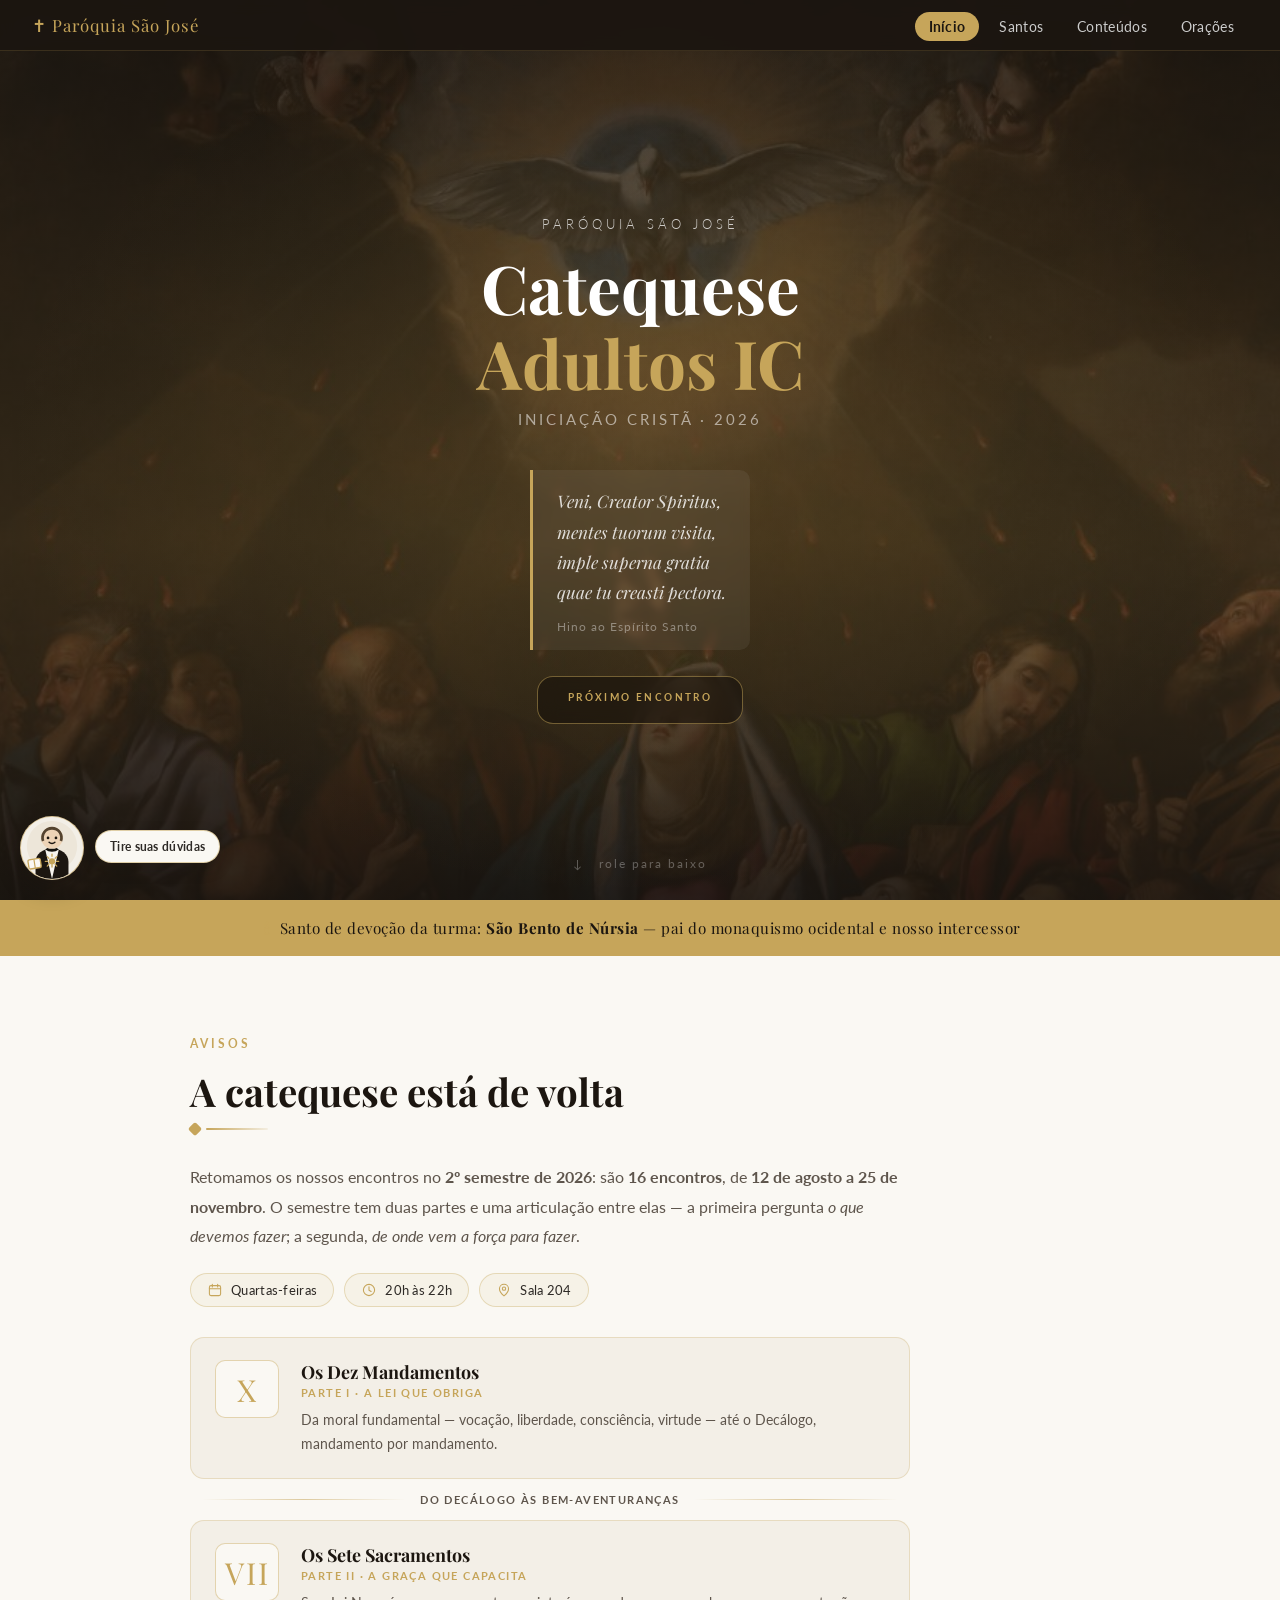
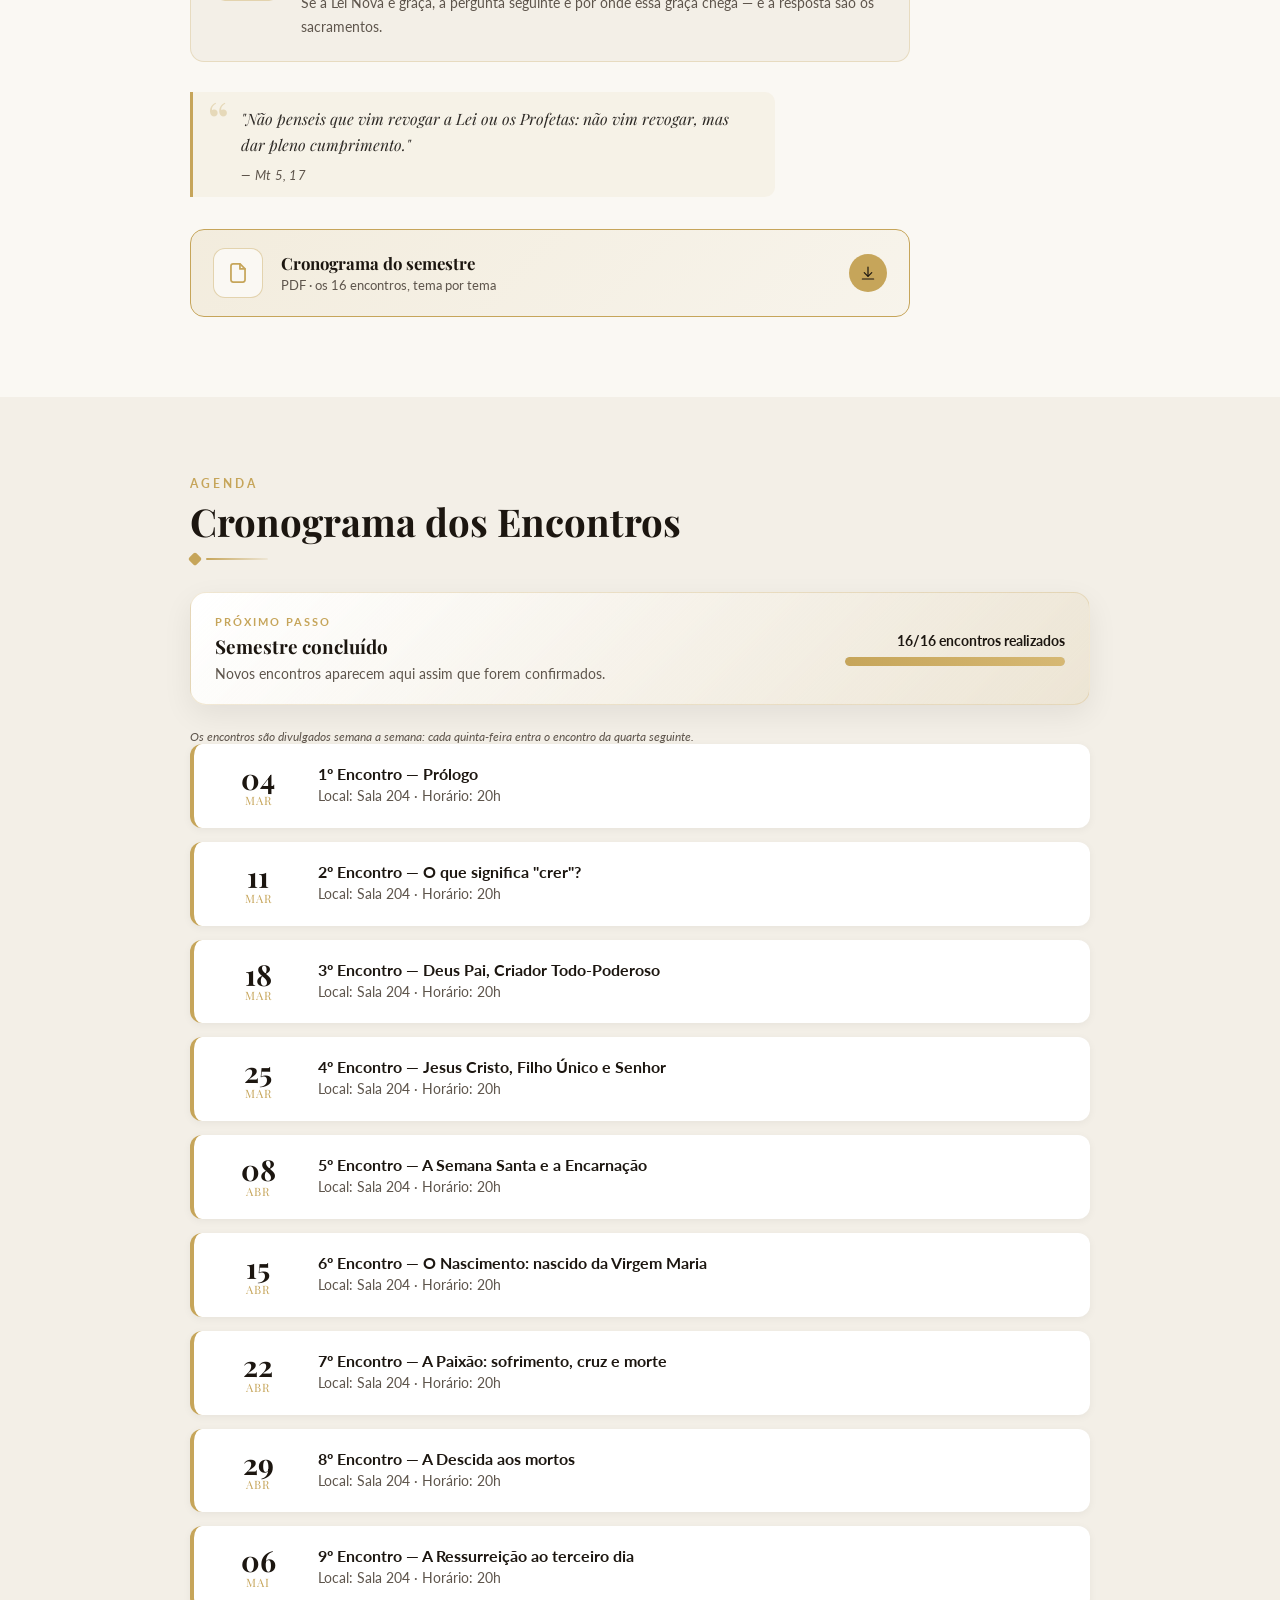
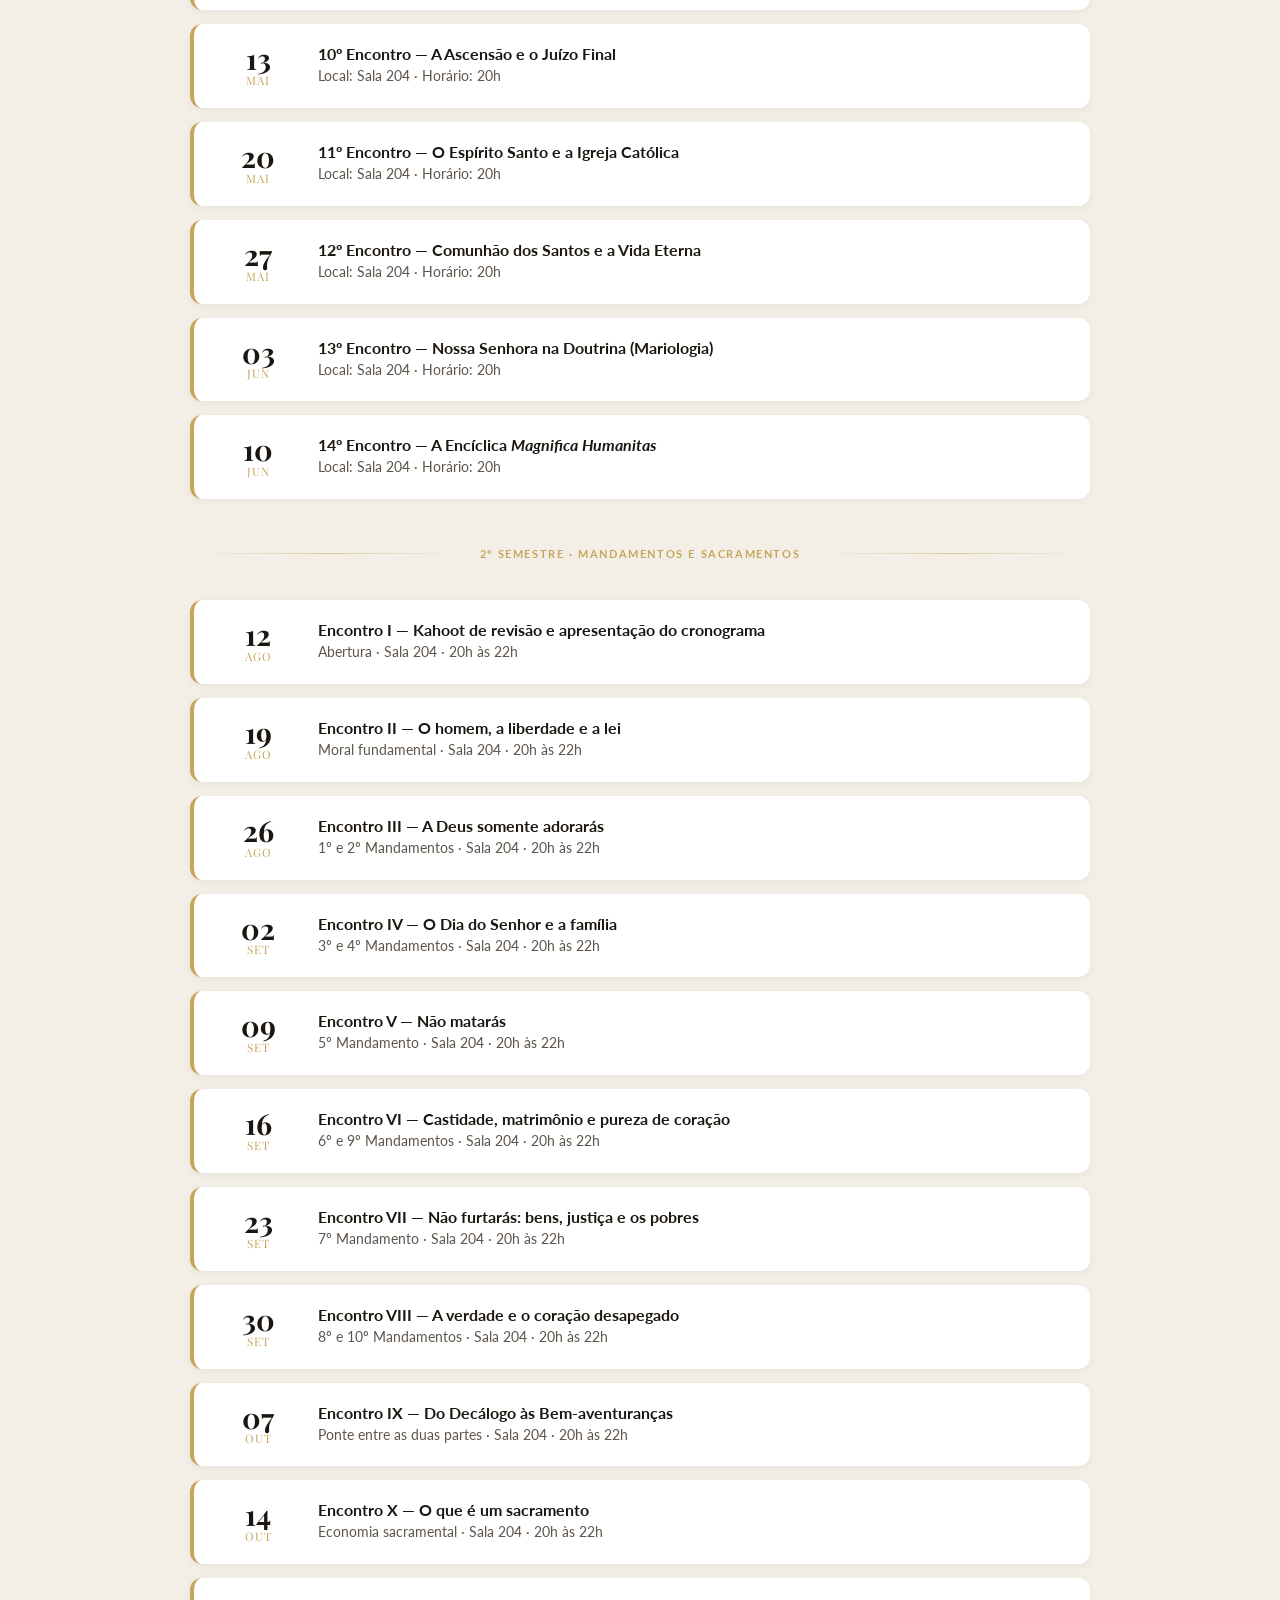
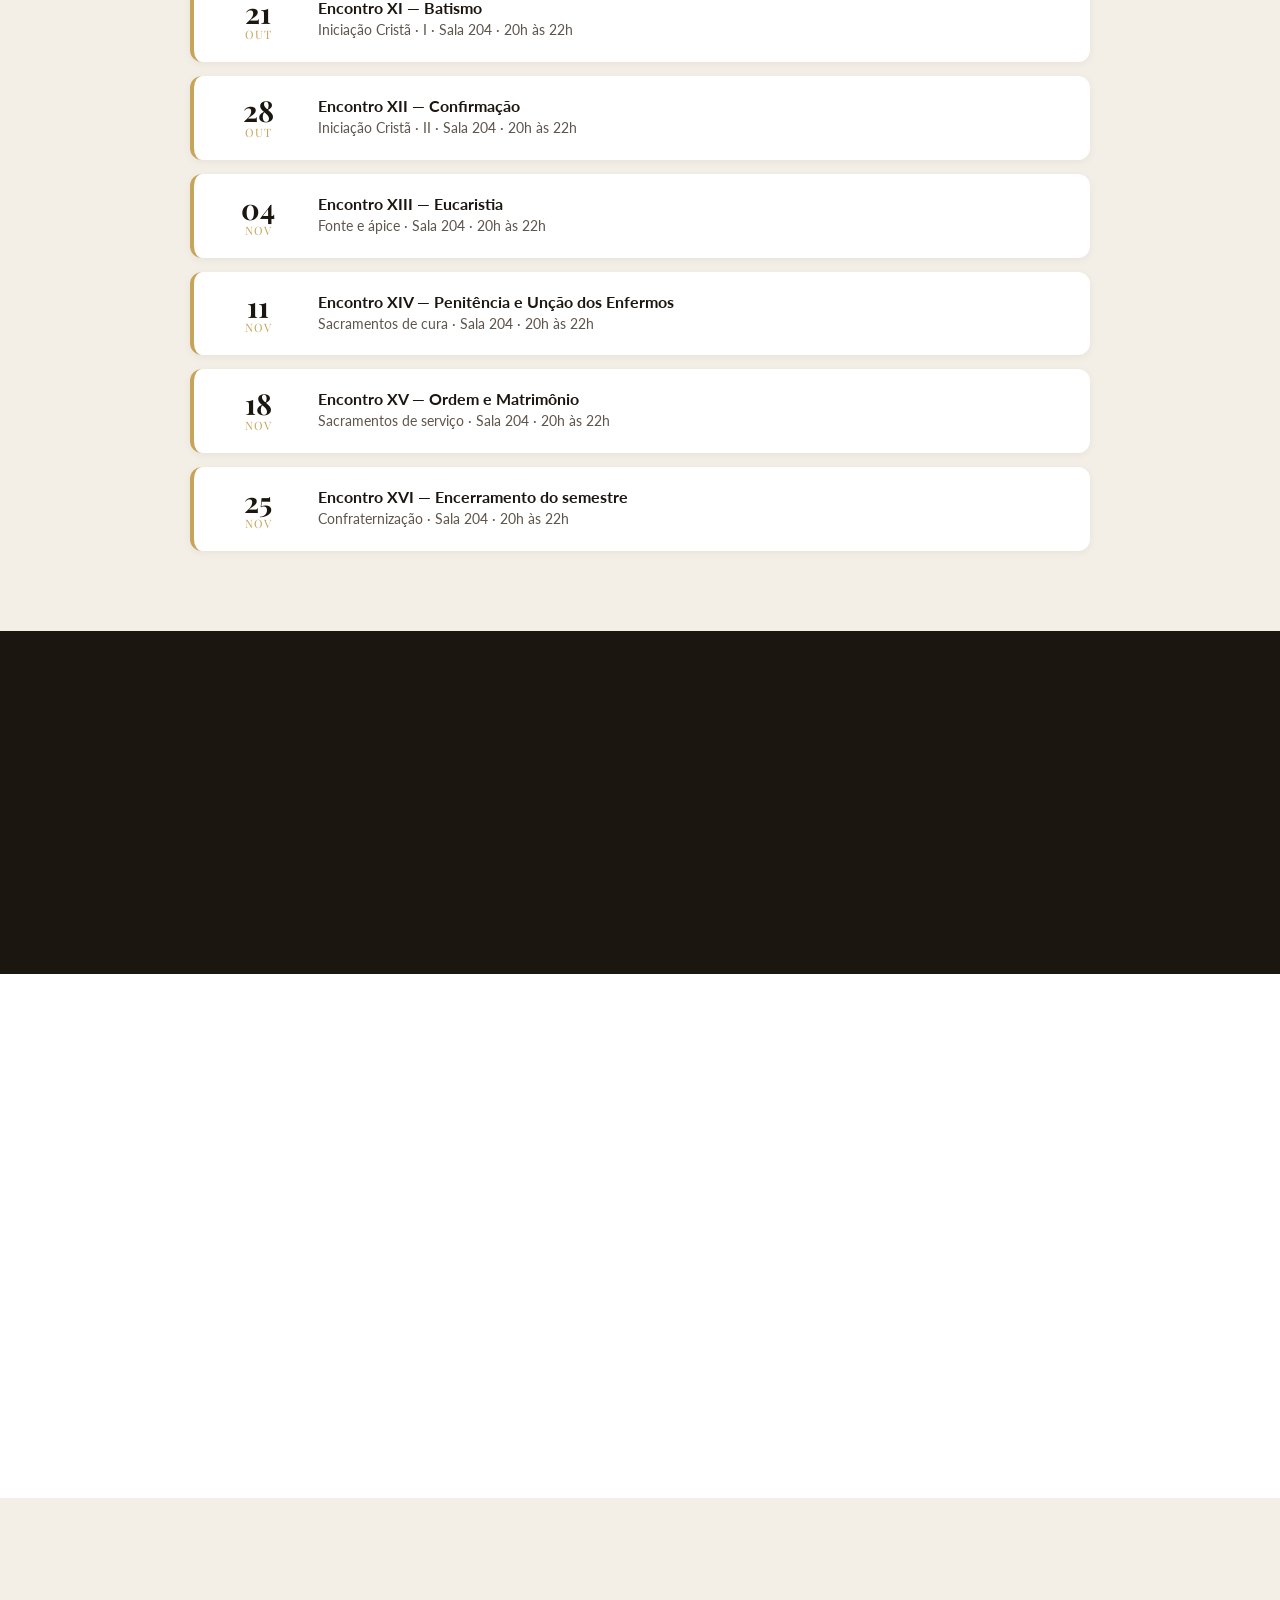
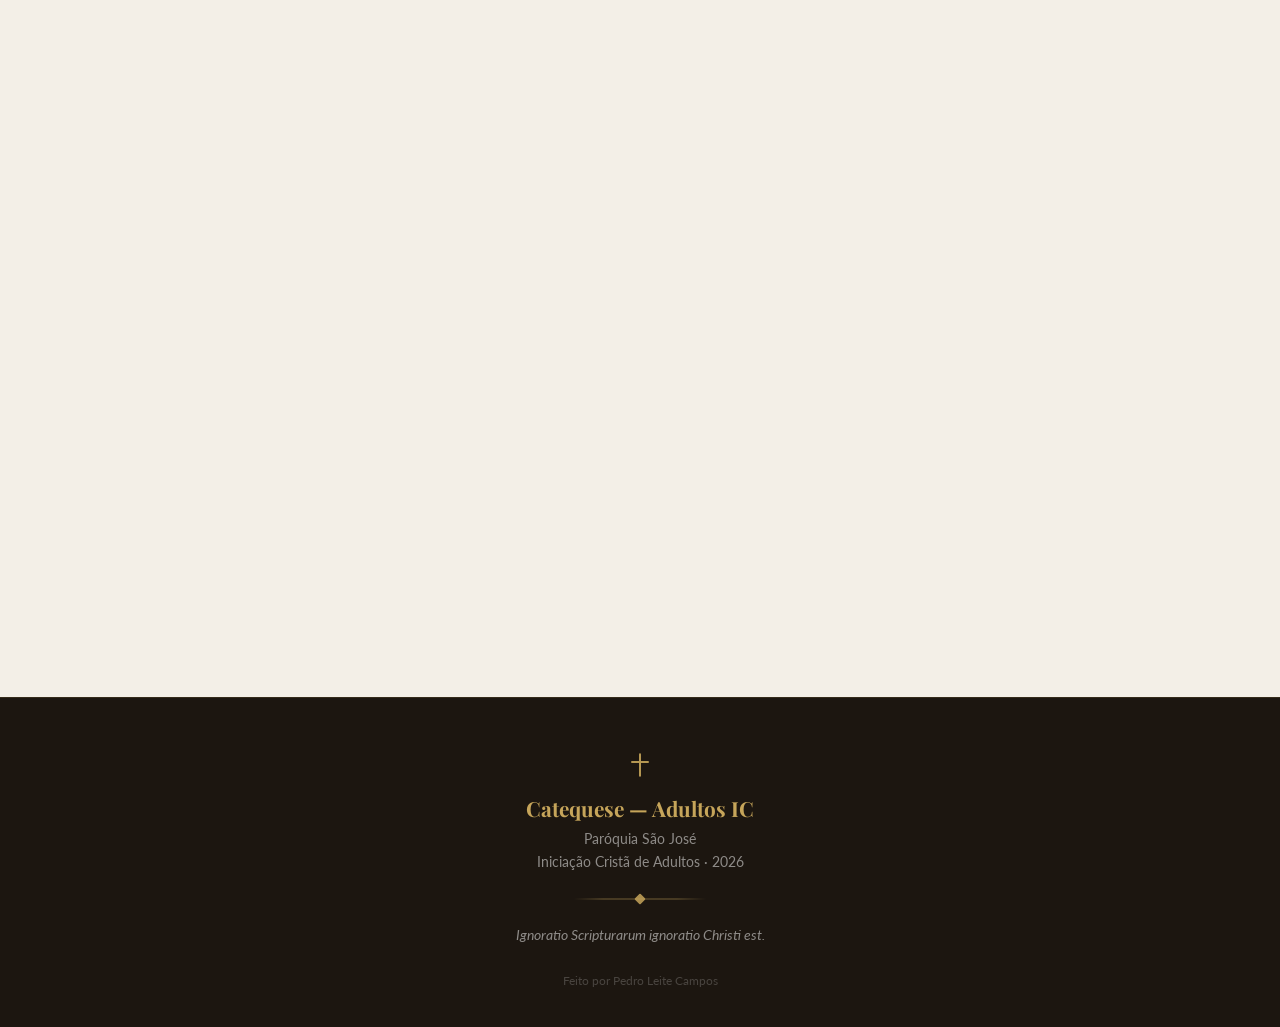
==== commit 88c6607f: "feat: bonequinho do Aquino e a janela de conversa nas quatro páginas Santo Tomás de Aquino desenhado" ====
--- a/index.html
+++ b/index.html
@@ -23,6 +23,7 @@
 
   <link rel="stylesheet" href="src/assets/css/styles.css">
   <link rel="stylesheet" href="/src/assets/css/app.css">
+  <link rel="stylesheet" href="/src/assets/css/aquino.css">
   <style>
     /* ── SÃO BENTO ── */
     #sao-bento {
@@ -1147,5 +1148,6 @@
   </div>
 
   <script src="/src/assets/js/pwa.js" defer></script>
+  <script src="/src/assets/js/aquino.js" defer></script>
 </body>
 </html>
--- a/src/assets/css/aquino.css
+++ b/src/assets/css/aquino.css
@@ -0,0 +1,377 @@
+/* ═══════════════════════════════════════════════════════════════
+   AQUINO — bonequinho e janela de conversa
+   ═══════════════════════════════════════════════════════════════
+   O markup é criado pelo src/assets/js/aquino.js, não está nos HTML.
+   Camadas de z-index em uso no site:
+     198  o bonequinho          (aqui)
+     199  pílula de instalação  (app.css)
+     400  toast offline         (app.css)
+    1000  modais                (app.css e aqui)
+   ═══════════════════════════════════════════════════════════════ */
+
+/* ─── O BONEQUINHO ─── */
+.aquino-fab {
+  position: fixed;
+  left: 20px;
+  bottom: 20px;
+  z-index: 198;
+  width: 64px;
+  height: 64px;
+  padding: 0;
+  border: 1px solid rgba(198, 165, 90, .55);
+  border-radius: 50%;
+  background: var(--cream-main);
+  box-shadow: 0 8px 22px rgba(28, 22, 16, .38), 0 0 0 0 rgba(198, 165, 90, .4);
+  cursor: pointer;
+  overflow: visible;
+  -webkit-tap-highlight-color: transparent;
+  animation: aquino-flutua 3.4s ease-in-out infinite;
+  transition: transform .22s ease, box-shadow .22s ease, opacity .22s ease;
+}
+
+.aquino-fab:hover   { transform: scale(1.06); box-shadow: 0 12px 28px rgba(28, 22, 16, .45); }
+.aquino-fab:active  { transform: scale(.95); }
+.aquino-fab:focus-visible { outline: 2px solid var(--gold); outline-offset: 3px; }
+
+.aquino-fab__figura {
+  display: block;
+  width: 100%;
+  height: 100%;
+  border-radius: 50%;
+  overflow: hidden;
+}
+.aquino-fab__figura svg { display: block; width: 100%; height: 100%; }
+
+@keyframes aquino-flutua {
+  0%, 100% { transform: translateY(0); }
+  50%      { transform: translateY(-5px); }
+}
+
+/* Balãozinho de convite, só na primeira visita da sessão */
+.aquino-fab__bolha {
+  position: absolute;
+  left: 74px;
+  bottom: 16px;
+  white-space: nowrap;
+  background: var(--white-soft);
+  color: var(--text);
+  border: 1px solid rgba(198, 165, 90, .5);
+  border-radius: 999px;
+  padding: 8px 14px;
+  font-family: 'Lato', sans-serif;
+  font-size: .78rem;
+  font-weight: 700;
+  letter-spacing: .3px;
+  box-shadow: 0 6px 16px rgba(28, 22, 16, .18);
+  pointer-events: none;
+  opacity: 0;
+  transform: translateX(-6px);
+  transition: opacity .3s ease, transform .3s ease;
+}
+.aquino-fab__bolha.is-visible { opacity: 1; transform: none; }
+
+/* Sem internet o Aquino não conversa */
+.aquino-fab.is-offline { opacity: .45; cursor: not-allowed; animation: none; }
+.aquino-fab.is-offline:hover { transform: none; }
+
+/* ─── A JANELA ─── */
+.aquino-modal:not([hidden]) {
+  display: block;
+  position: fixed;
+  inset: 0;
+  z-index: 1000;
+  animation: aquino-surge .22s ease;
+}
+
+@keyframes aquino-surge { from { opacity: 0; } to { opacity: 1; } }
+
+.aquino-modal__backdrop {
+  position: absolute;
+  inset: 0;
+  background: rgba(0, 0, 0, .5);
+  backdrop-filter: blur(3px);
+  -webkit-backdrop-filter: blur(3px);
+  cursor: pointer;
+}
+
+.aquino-janela {
+  position: absolute;
+  left: 20px;
+  bottom: 20px;
+  display: flex;
+  flex-direction: column;
+  width: min(390px, calc(100vw - 40px));
+  height: min(580px, calc(100vh - 40px));
+  background: var(--cream-main);
+  border: 1px solid rgba(198, 165, 90, .45);
+  border-radius: 20px;
+  box-shadow: 0 24px 60px rgba(28, 22, 16, .45);
+  overflow: hidden;
+}
+
+/* ─── Cabeçalho ─── */
+.aquino-cabecalho {
+  display: flex;
+  align-items: center;
+  gap: 12px;
+  padding: 14px 12px 14px 16px;
+  background: var(--dark);
+  border-bottom: 1px solid rgba(198, 165, 90, .35);
+  flex-shrink: 0;
+}
+
+.aquino-cabecalho__figura {
+  width: 40px;
+  height: 40px;
+  border-radius: 50%;
+  border: 1px solid rgba(198, 165, 90, .5);
+  background: var(--cream-main);
+  overflow: hidden;
+  flex-shrink: 0;
+}
+.aquino-cabecalho__figura svg { display: block; width: 100%; height: 100%; }
+
+.aquino-cabecalho__texto { flex: 1; min-width: 0; }
+.aquino-cabecalho__texto h2 {
+  margin: 0;
+  font-family: 'Playfair Display', serif;
+  font-size: 1.05rem;
+  font-weight: 700;
+  color: var(--gold);
+  letter-spacing: .3px;
+}
+.aquino-cabecalho__texto p {
+  margin: 1px 0 0;
+  font-size: .72rem;
+  color: rgba(243, 239, 231, .62);
+  letter-spacing: .2px;
+}
+
+.aquino-icone-bt {
+  display: grid;
+  place-items: center;
+  width: 34px;
+  height: 34px;
+  padding: 0;
+  border: none;
+  border-radius: 50%;
+  background: transparent;
+  color: rgba(243, 239, 231, .6);
+  cursor: pointer;
+  flex-shrink: 0;
+  transition: background .18s ease, color .18s ease;
+}
+.aquino-icone-bt:hover { background: rgba(198, 165, 90, .16); color: var(--gold); }
+.aquino-icone-bt:focus-visible { outline: 2px solid var(--gold); outline-offset: 1px; }
+.aquino-icone-bt svg { fill: none; stroke: currentColor; stroke-width: 1.9; stroke-linecap: round; stroke-linejoin: round; }
+
+/* ─── Mensagens ─── */
+.aquino-mensagens {
+  flex: 1;
+  overflow-y: auto;
+  overscroll-behavior: contain;
+  padding: 18px 16px 6px;
+  display: flex;
+  flex-direction: column;
+  gap: 12px;
+  scrollbar-width: thin;
+}
+
+.aquino-msg {
+  max-width: 86%;
+  padding: 11px 15px;
+  border-radius: 16px;
+  font-size: .88rem;
+  line-height: 1.62;
+  color: var(--text);
+  word-wrap: break-word;
+  animation: aquino-msg-entra .25s ease;
+}
+@keyframes aquino-msg-entra {
+  from { opacity: 0; transform: translateY(6px); }
+  to   { opacity: 1; transform: none; }
+}
+
+.aquino-msg p { margin: 0 0 .65em; }
+.aquino-msg p:last-child { margin-bottom: 0; }
+.aquino-msg strong { color: var(--dark); font-weight: 700; }
+
+.aquino-msg--aquino {
+  align-self: flex-start;
+  background: var(--white-soft);
+  border: 1px solid rgba(198, 165, 90, .3);
+  border-bottom-left-radius: 5px;
+}
+
+.aquino-msg--aluno {
+  align-self: flex-end;
+  background: linear-gradient(95deg, #E4CE99 0%, #D6B873 100%);
+  color: #2A2118;
+  border-bottom-right-radius: 5px;
+}
+
+.aquino-msg--erro {
+  align-self: center;
+  max-width: 100%;
+  text-align: center;
+  background: transparent;
+  border: 1px dashed rgba(158, 96, 74, .5);
+  color: #8A5A44;
+  font-size: .8rem;
+}
+
+/* Três pontinhos enquanto a resposta não vem */
+.aquino-pensando { display: inline-flex; gap: 5px; align-items: center; padding: 3px 0; }
+.aquino-pensando i {
+  width: 6px; height: 6px; border-radius: 50%;
+  background: var(--gold);
+  animation: aquino-pulo 1.15s ease-in-out infinite;
+}
+.aquino-pensando i:nth-child(2) { animation-delay: .18s; }
+.aquino-pensando i:nth-child(3) { animation-delay: .36s; }
+@keyframes aquino-pulo {
+  0%, 60%, 100% { transform: translateY(0);   opacity: .45; }
+  30%           { transform: translateY(-5px); opacity: 1; }
+}
+
+/* Cursor piscando enquanto o texto vai chegando */
+.aquino-msg.is-escrevendo::after {
+  content: '';
+  display: inline-block;
+  width: 2px;
+  height: .95em;
+  margin-left: 2px;
+  background: var(--gold);
+  vertical-align: text-bottom;
+  animation: aquino-cursor 1s steps(2) infinite;
+}
+@keyframes aquino-cursor { 50% { opacity: 0; } }
+
+/* ─── Sugestões de partida ─── */
+.aquino-sugestoes {
+  display: flex;
+  flex-wrap: wrap;
+  gap: 7px;
+  padding: 10px 16px 4px;
+  flex-shrink: 0;
+}
+.aquino-sugestoes[hidden] { display: none; }
+
+.aquino-sugestoes button {
+  border: 1px solid rgba(198, 165, 90, .5);
+  border-radius: 999px;
+  background: var(--white-soft);
+  color: var(--text-soft);
+  padding: 7px 13px;
+  font-family: 'Lato', sans-serif;
+  font-size: .76rem;
+  cursor: pointer;
+  transition: background .18s ease, color .18s ease, border-color .18s ease;
+}
+.aquino-sugestoes button:hover {
+  background: var(--gold);
+  border-color: var(--gold);
+  color: var(--dark);
+}
+.aquino-sugestoes button:focus-visible { outline: 2px solid var(--gold); outline-offset: 2px; }
+
+/* ─── Campo de escrita ─── */
+.aquino-form {
+  display: flex;
+  align-items: flex-end;
+  gap: 8px;
+  padding: 12px 16px 6px;
+  flex-shrink: 0;
+}
+
+.aquino-form textarea {
+  flex: 1;
+  resize: none;
+  max-height: 116px;
+  min-height: 44px;
+  padding: 12px 14px;
+  border: 1px solid rgba(198, 165, 90, .5);
+  border-radius: 14px;
+  background: var(--white-soft);
+  color: var(--text);
+  font-family: 'Lato', sans-serif;
+  font-size: .88rem;
+  line-height: 1.45;
+}
+.aquino-form textarea::placeholder { color: rgba(94, 85, 76, .6); }
+.aquino-form textarea:focus {
+  outline: none;
+  border-color: var(--gold);
+  box-shadow: 0 0 0 3px rgba(198, 165, 90, .18);
+}
+
+.aquino-enviar {
+  display: grid;
+  place-items: center;
+  width: 44px;
+  height: 44px;
+  flex-shrink: 0;
+  border: none;
+  border-radius: 14px;
+  background: linear-gradient(95deg, #C6A55A 0%, #D6B873 100%);
+  color: var(--dark);
+  cursor: pointer;
+  transition: filter .18s ease, transform .18s ease;
+}
+.aquino-enviar svg { fill: none; stroke: currentColor; stroke-width: 1.9; stroke-linecap: round; stroke-linejoin: round; }
+.aquino-enviar:hover:not(:disabled) { filter: brightness(1.07); }
+.aquino-enviar:active:not(:disabled) { transform: scale(.94); }
+.aquino-enviar:disabled { opacity: .4; cursor: not-allowed; }
+.aquino-enviar:focus-visible { outline: 2px solid var(--dark); outline-offset: 2px; }
+
+.aquino-aviso {
+  margin: 0;
+  padding: 0 16px 12px;
+  text-align: center;
+  font-size: .68rem;
+  line-height: 1.45;
+  color: rgba(94, 85, 76, .78);
+  flex-shrink: 0;
+}
+
+/* ─── MOBILE ─── */
+@media (max-width: 640px) {
+  .aquino-fab {
+    left: 14px;
+    bottom: calc(74px + env(safe-area-inset-bottom, 0px));
+    width: 56px;
+    height: 56px;
+  }
+  .aquino-fab__bolha { left: 64px; bottom: 12px; font-size: .74rem; padding: 7px 12px; }
+
+  /* Num celular estreito o bonequinho encostaria na pílula de instalação,
+     que fica centralizada na mesma altura. Quando ela está na tela, o
+     Aquino sobe para cima dela. */
+  body:has(.install-pill:not([hidden])) .aquino-fab {
+    bottom: calc(122px + env(safe-area-inset-bottom, 0px));
+  }
+
+  /* Tela cheia: conversar num celular pede a tela toda */
+  .aquino-janela {
+    left: 0;
+    bottom: 0;
+    width: 100vw;
+    height: 100dvh;
+    max-height: 100dvh;
+    border: none;
+    border-radius: 0;
+  }
+  .aquino-msg { max-width: 90%; font-size: .9rem; }
+  .aquino-aviso { padding-bottom: calc(12px + env(safe-area-inset-bottom, 0px)); }
+}
+
+/* Enquanto a janela está aberta, o body não rola atrás dela */
+body.aquino-aberto { overflow: hidden; }
+
+@media (prefers-reduced-motion: reduce) {
+  .aquino-fab,
+  .aquino-msg,
+  .aquino-pensando i,
+  .aquino-modal:not([hidden]) { animation: none !important; }
+  .aquino-msg.is-escrevendo::after { animation: none !important; }
+}
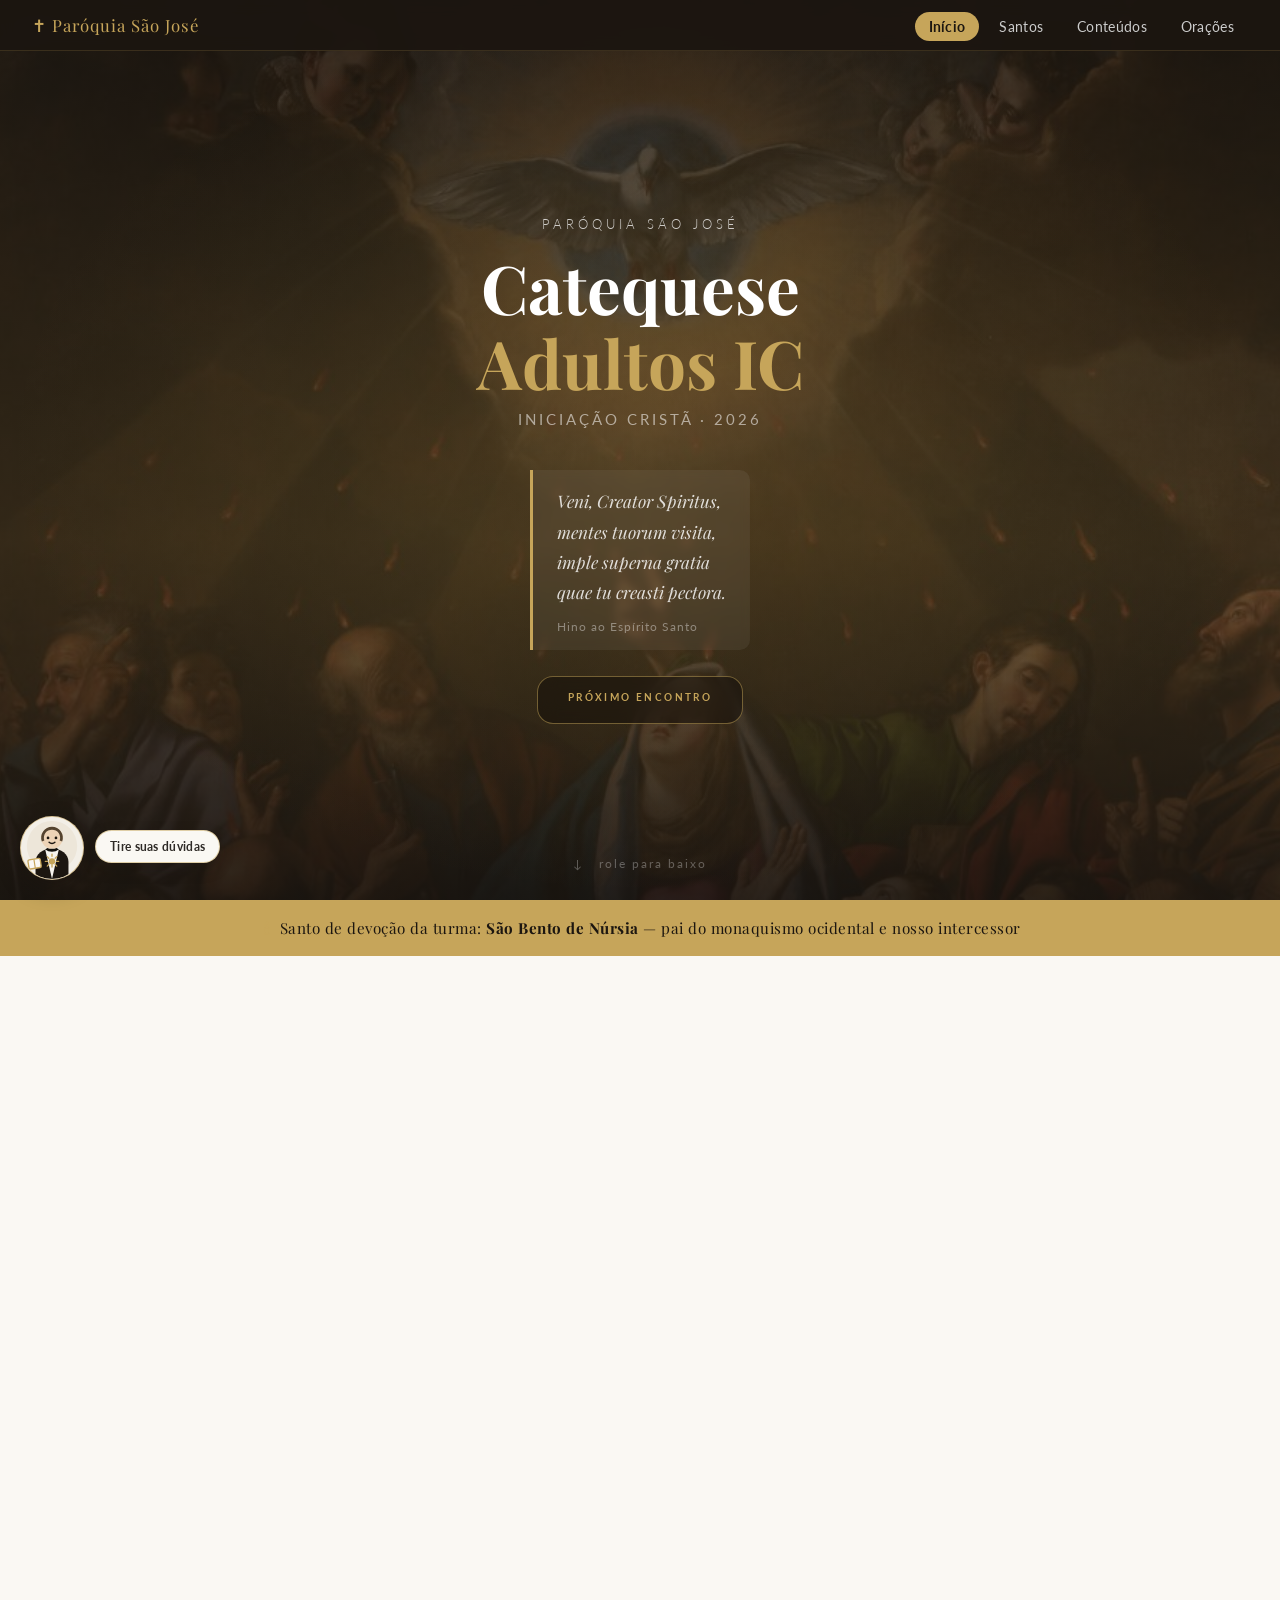
==== commit f99a5e8d: "fix: corrige cabeçalho e rolagem no mobile" ====
--- a/index.html
+++ b/index.html
@@ -466,7 +466,7 @@
 <body>
 
   <!-- ═══ NAV ═══ -->
-  <nav>
+  <nav class="site-nav" aria-label="Navegação principal">
     <a href="index.html" class="nav-brand">✝ Paróquia São José</a>
     <ul class="nav-links" id="nav-links">
       <li><a href="index.html">Início</a></li>
--- a/src/assets/css/styles.css
+++ b/src/assets/css/styles.css
@@ -50,7 +50,7 @@
 }
 
 /* ─── NAV ─── */
-nav {
+.site-nav {
   position: fixed;
   top: 0;
   width: 100%;
@@ -709,7 +709,7 @@
 
 /* ─── RESPONSIVE ─── */
 @media (max-width: 640px) {
-  nav { padding: 12px 20px; }
+  .site-nav { padding: 12px 20px; }
 
   .agenda-panel { grid-template-columns: 1fr; }
   .agenda-progress > span { text-align: left; }
--- a/src/assets/css/app.css
+++ b/src/assets/css/app.css
@@ -16,14 +16,16 @@
 
   body {
     padding-bottom: calc(62px + env(safe-area-inset-bottom, 0px));
-    overflow-x: hidden;
+    overflow-x: clip;
   }
 
   .back-to-top {
     bottom: calc(120px + env(safe-area-inset-bottom, 0px)) !important;
   }
 
-  body > nav:not(.bottom-nav) { padding: 12px 18px !important; }
+  .site-nav {
+    padding: calc(12px + env(safe-area-inset-top, 0px)) 18px 12px;
+  }
   .nav-brand { font-size: .98rem !important; }
 
   section { padding: 56px 20px !important; }
@@ -383,7 +385,7 @@
 /* ─── ABAS DE ACESSO RÁPIDO ÀS ORAÇÕES ─── */
 .oracao-tabs {
   position: sticky;
-  top: 56px;
+  top: var(--site-nav-height, 56px);
   z-index: 60;
   display: flex;
   gap: 6px;
@@ -448,7 +450,6 @@
 
 @media (max-width: 640px) {
   .oracao-tabs {
-    top: 0;
     margin: 0 -20px 22px;
     border-radius: 0;
     border-left: none;
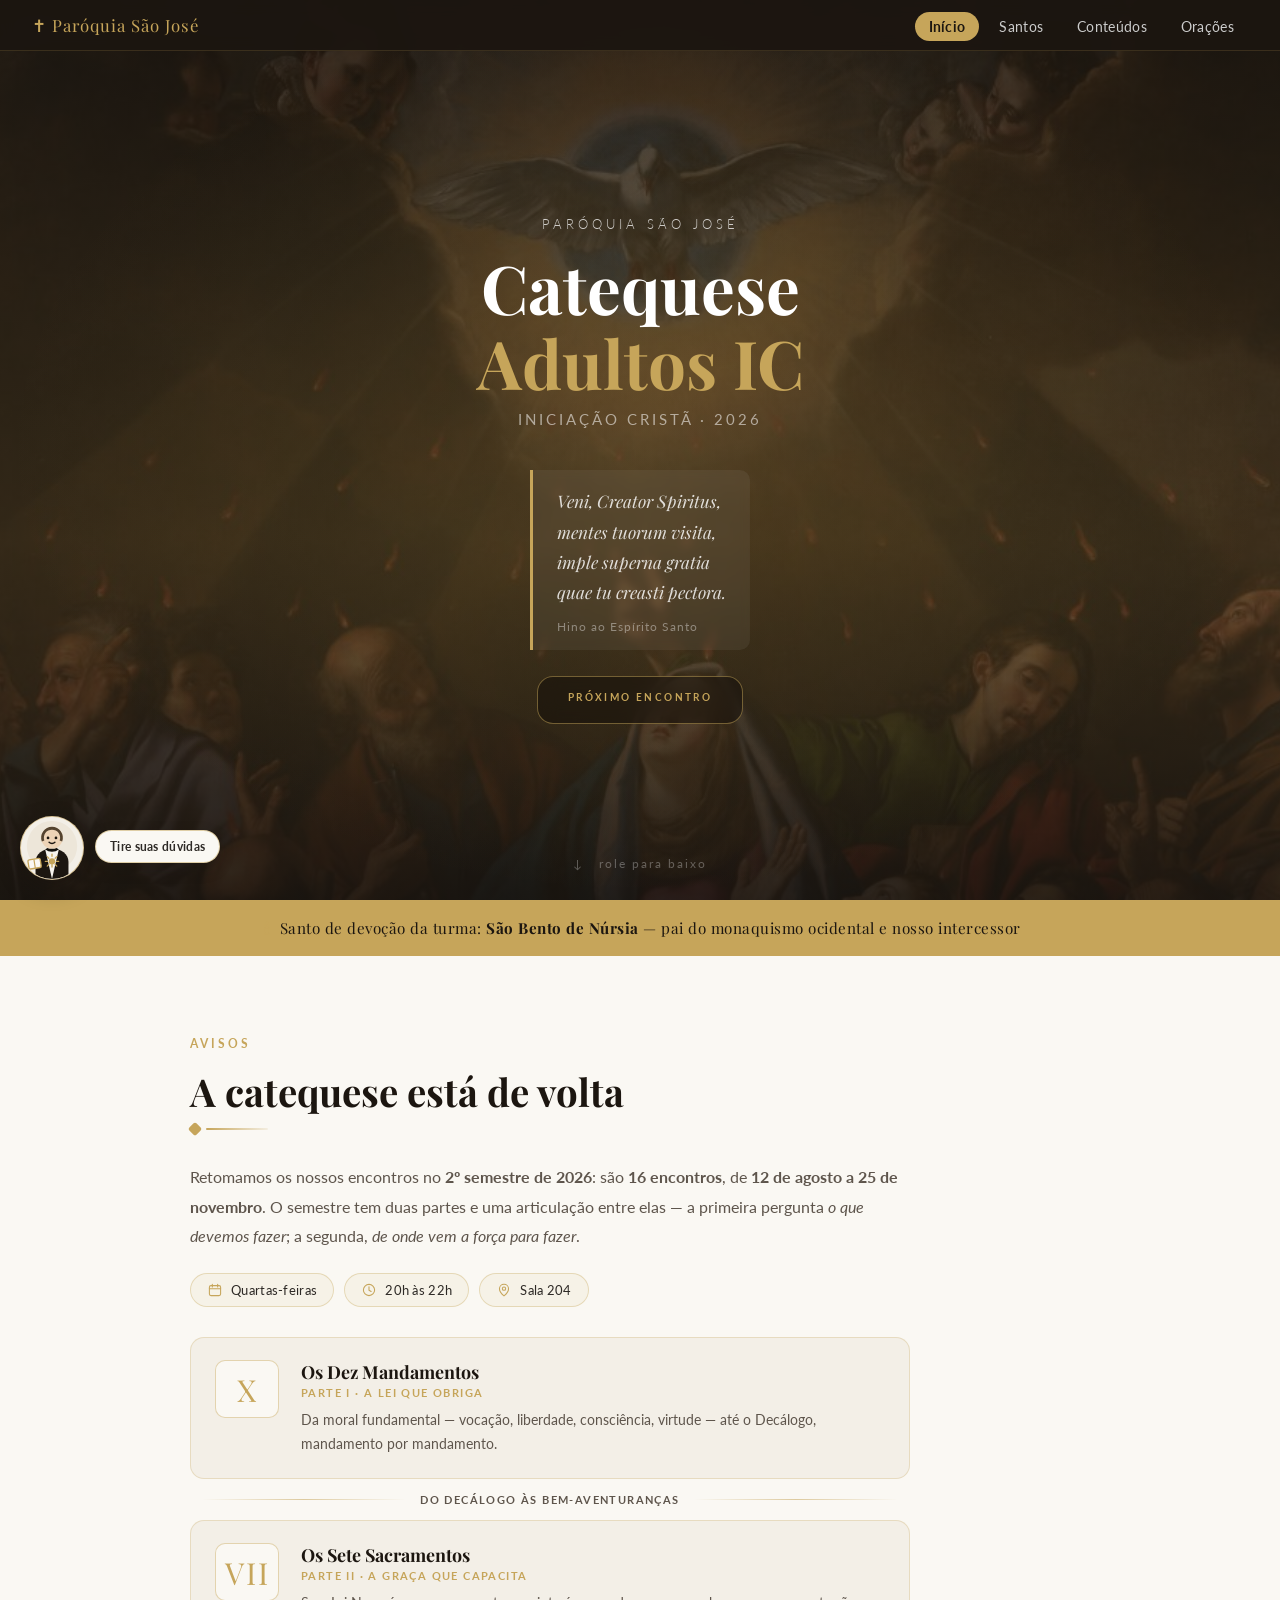
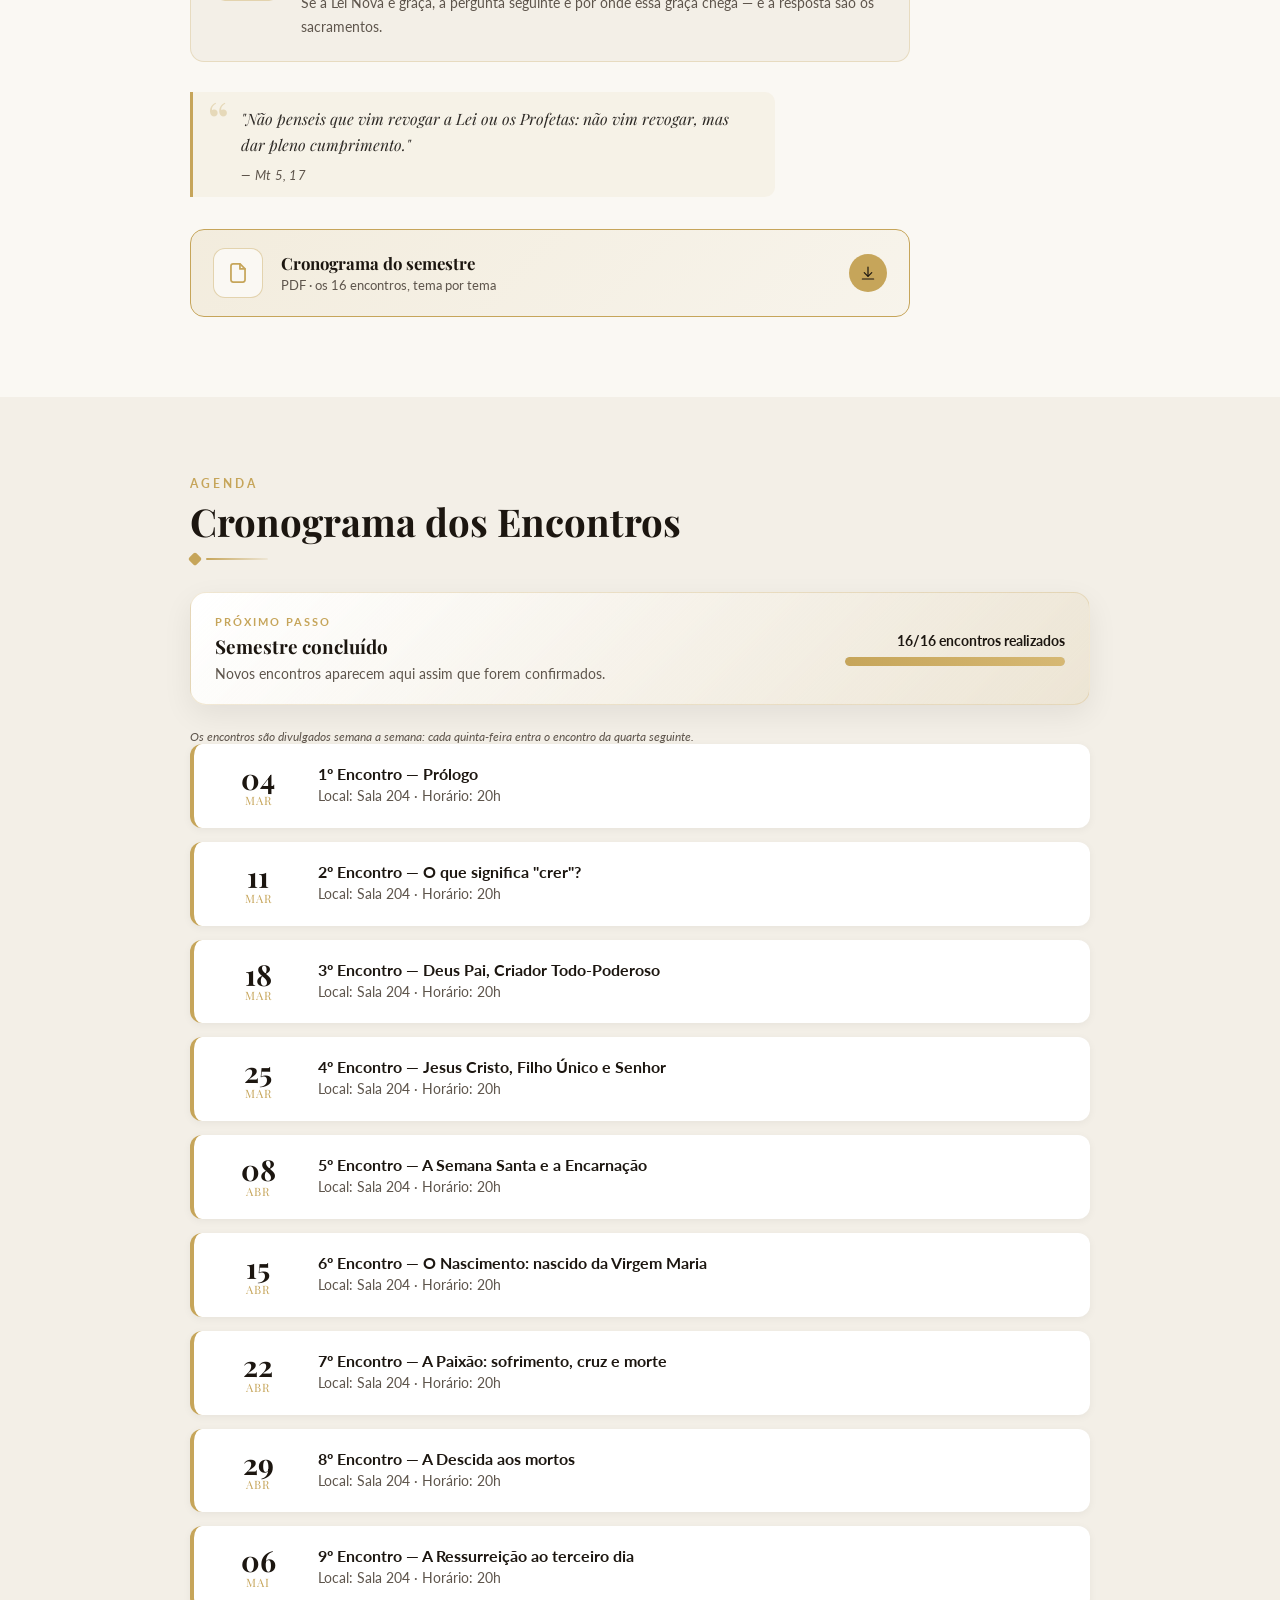
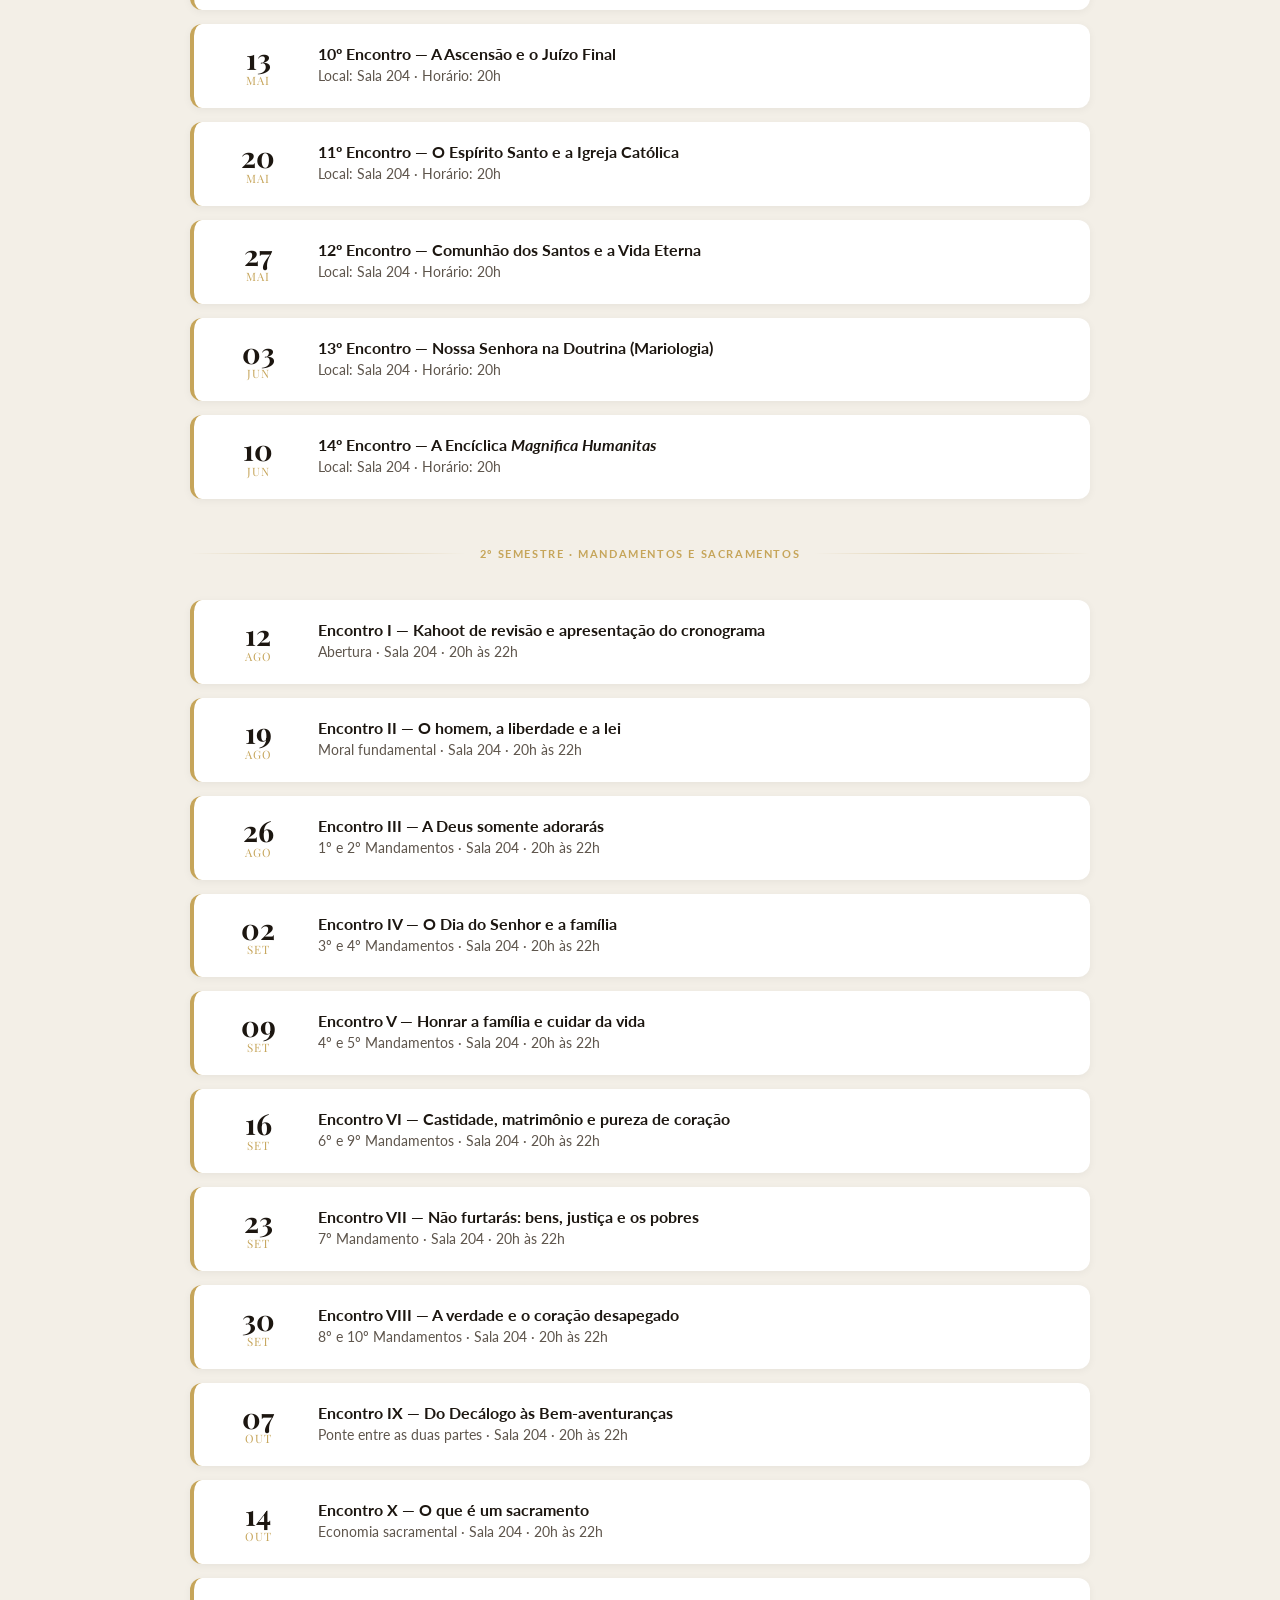
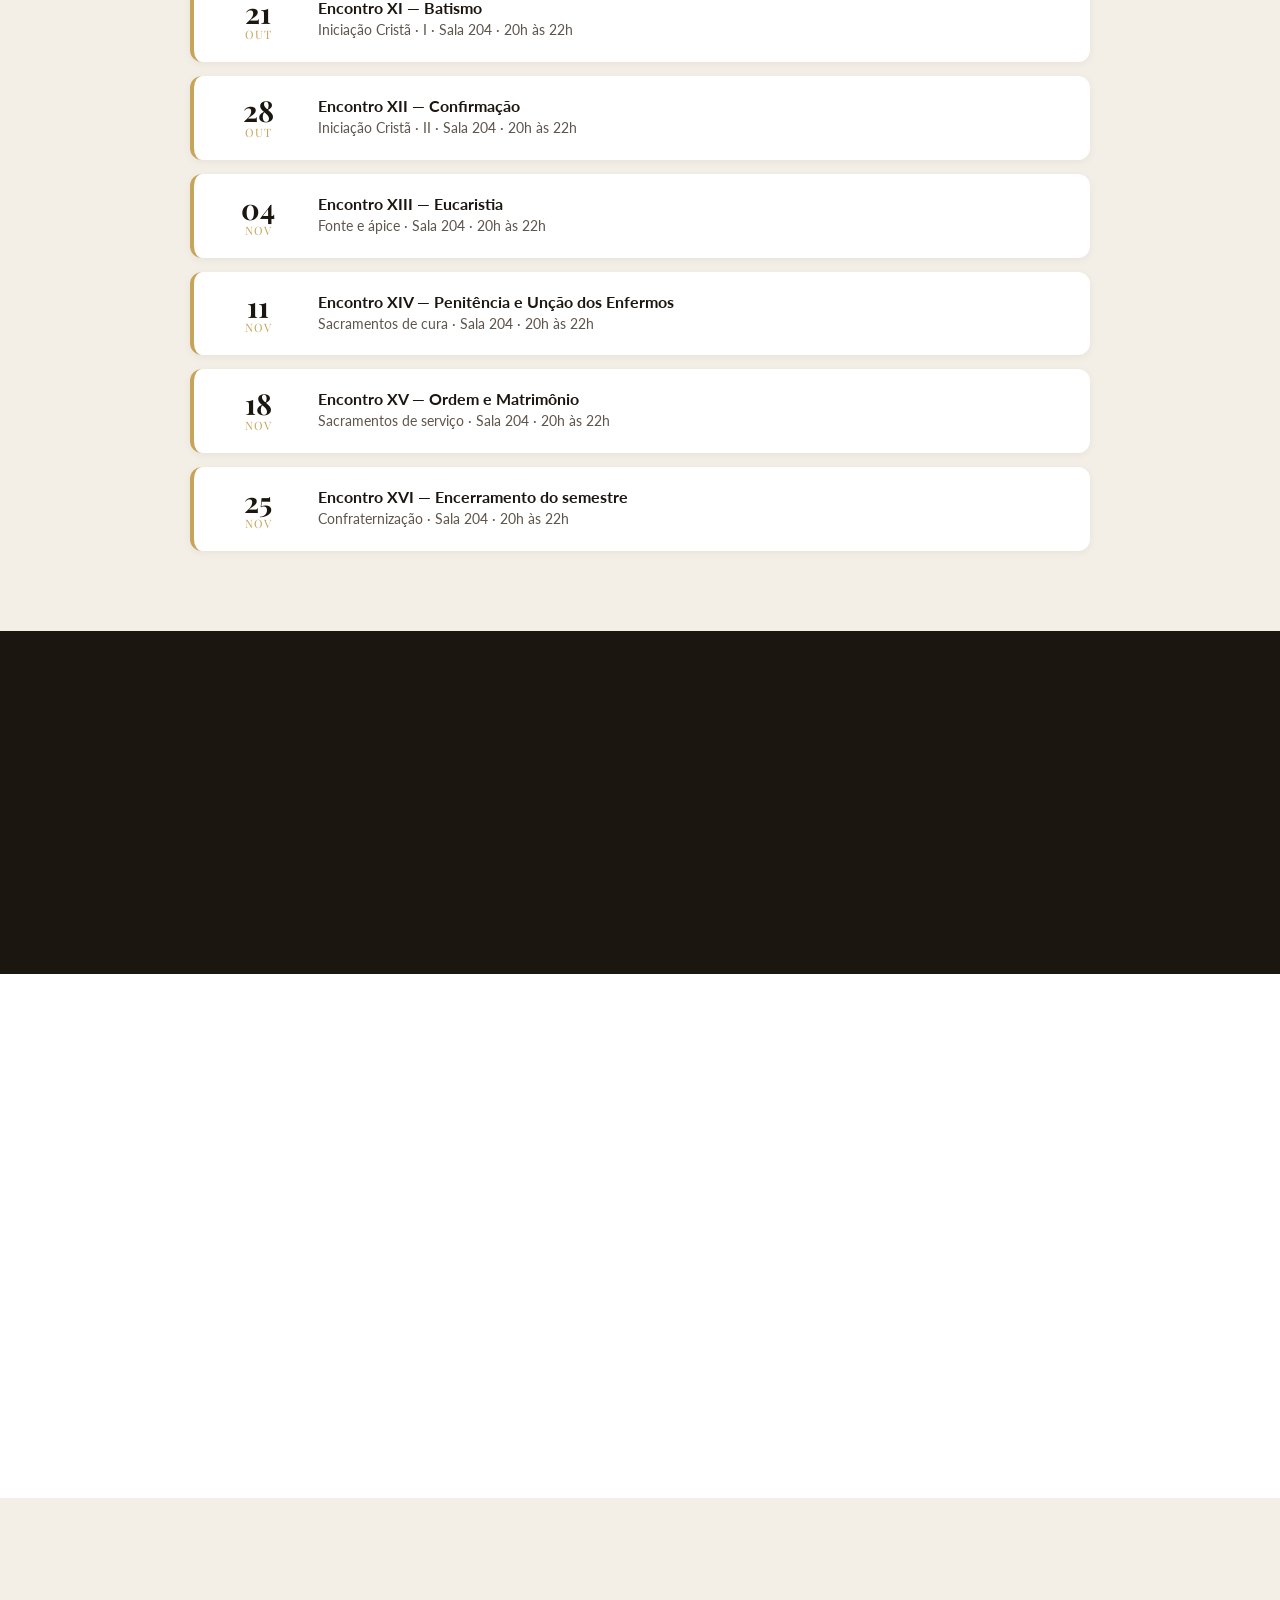
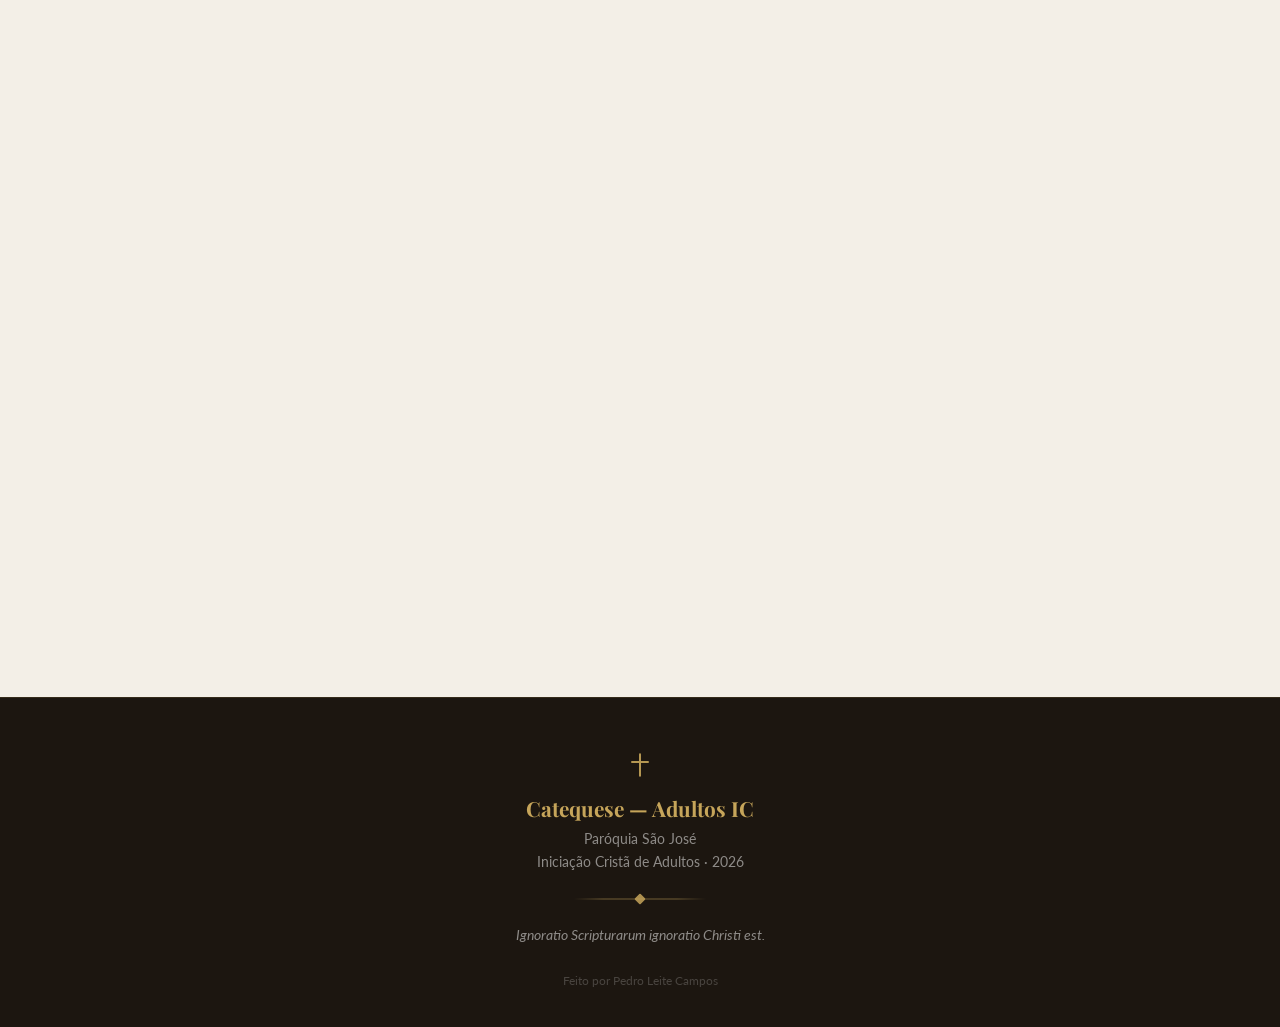
==== commit 8cc0968f: "feat: adiciona 19º encontro sobre família e defesa da vida" ====
--- a/index.html
+++ b/index.html
@@ -21,9 +21,9 @@
   <link rel="icon" type="image/svg+xml" href="/src/assets/img/icons/icon.svg?v=7">
   <link rel="apple-touch-icon" href="/src/assets/img/icons/icon-192.png?v=7">
 
-  <link rel="stylesheet" href="src/assets/css/styles.css">
-  <link rel="stylesheet" href="/src/assets/css/app.css">
-  <link rel="stylesheet" href="/src/assets/css/aquino.css">
+  <link rel="stylesheet" href="src/assets/css/styles.css?v=13">
+  <link rel="stylesheet" href="/src/assets/css/app.css?v=13">
+  <link rel="stylesheet" href="/src/assets/css/aquino.css?v=13">
   <style>
     /* ── SÃO BENTO ── */
     #sao-bento {
@@ -828,8 +828,8 @@
             <div class="month">Set</div>
           </div>
           <div class="timeline-info">
-            <h3>Encontro V — Não matarás</h3>
-            <p>5º Mandamento · Sala 204 · 20h às 22h</p>
+            <h3>Encontro V — Honrar a família e cuidar da vida</h3>
+            <p>4º e 5º Mandamentos · Sala 204 · 20h às 22h</p>
           </div>
         </div>
 
@@ -1080,7 +1080,7 @@
     </div>
   </footer>
 
-  <script src="src/assets/js/main.js" defer></script>
+  <script src="src/assets/js/main.js?v=13" defer></script>
 
   <!-- ═══ BOTTOM NAV ═══ -->
   <nav class="bottom-nav" aria-label="Navegação principal">
@@ -1147,7 +1147,7 @@
     </div>
   </div>
 
-  <script src="/src/assets/js/pwa.js" defer></script>
-  <script src="/src/assets/js/aquino.js" defer></script>
+  <script src="/src/assets/js/pwa.js?v=13" defer></script>
+  <script src="/src/assets/js/aquino.js?v=13" defer></script>
 </body>
 </html>
